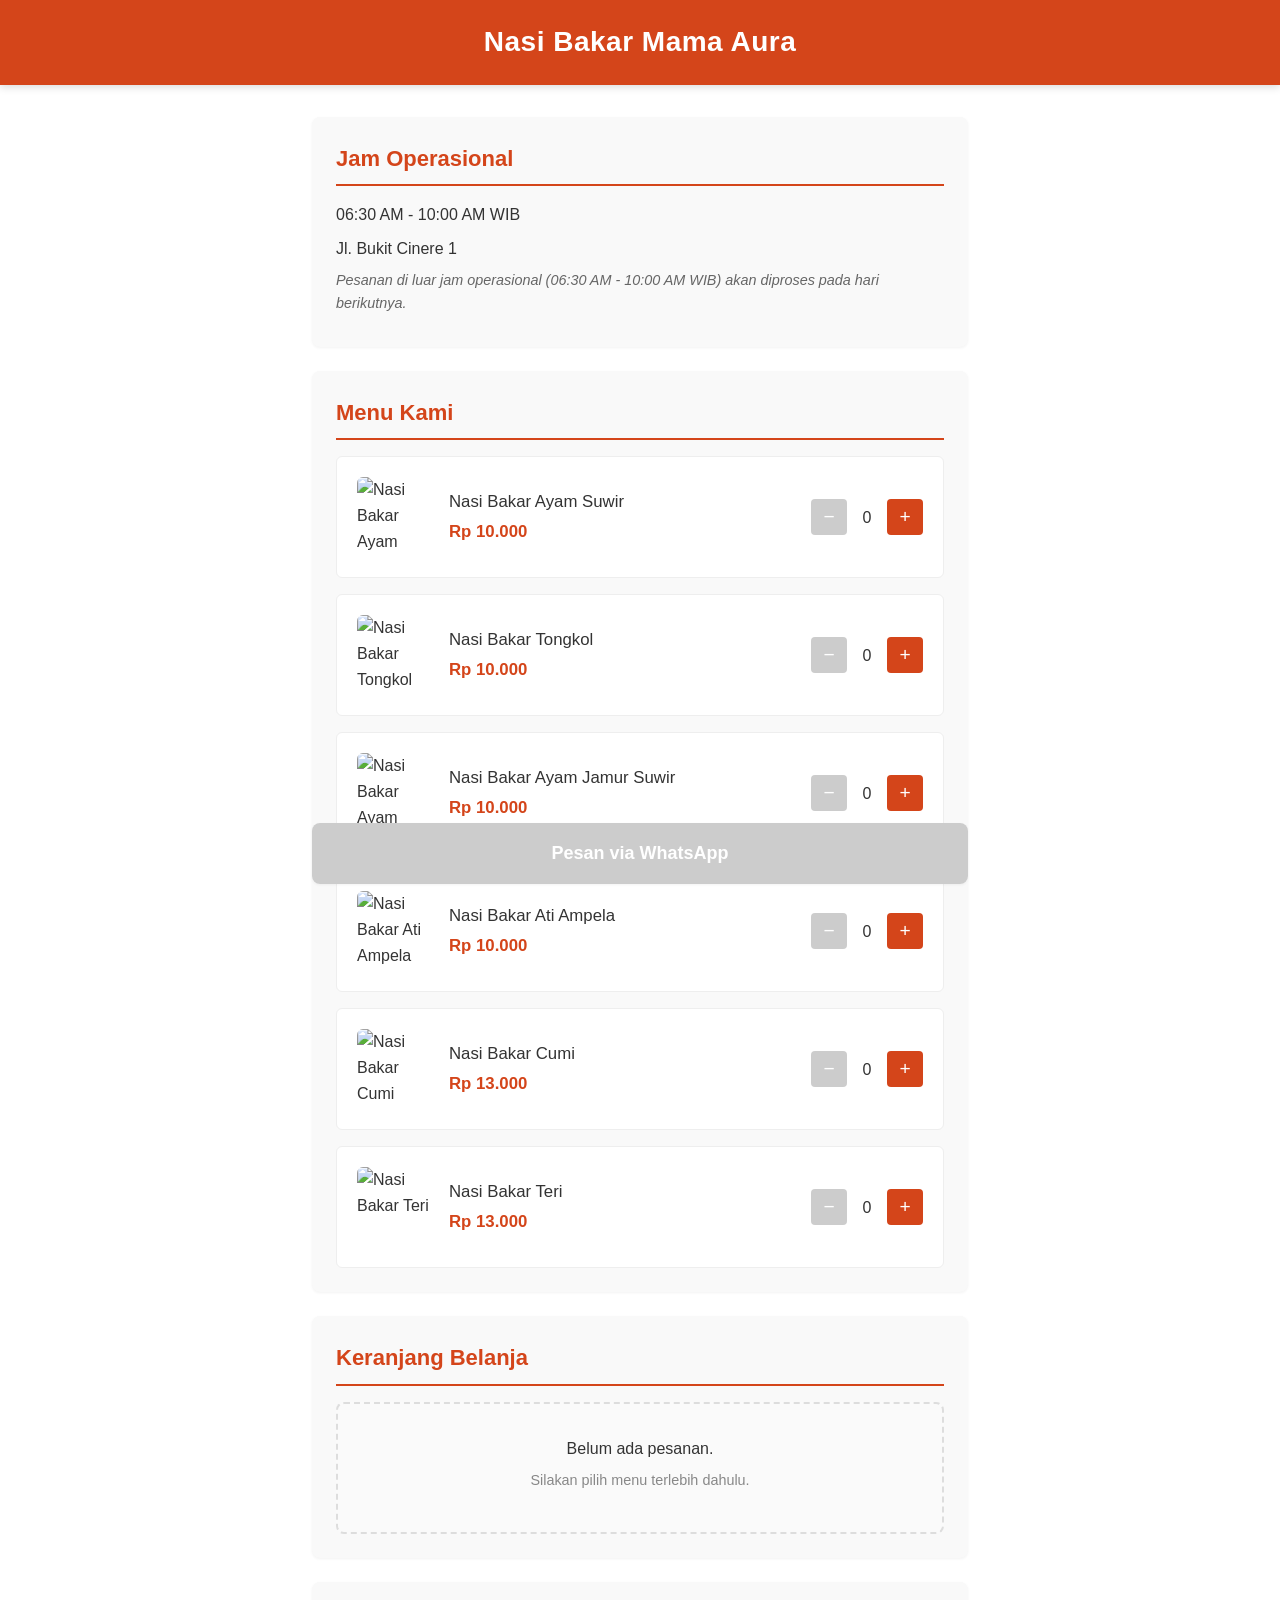
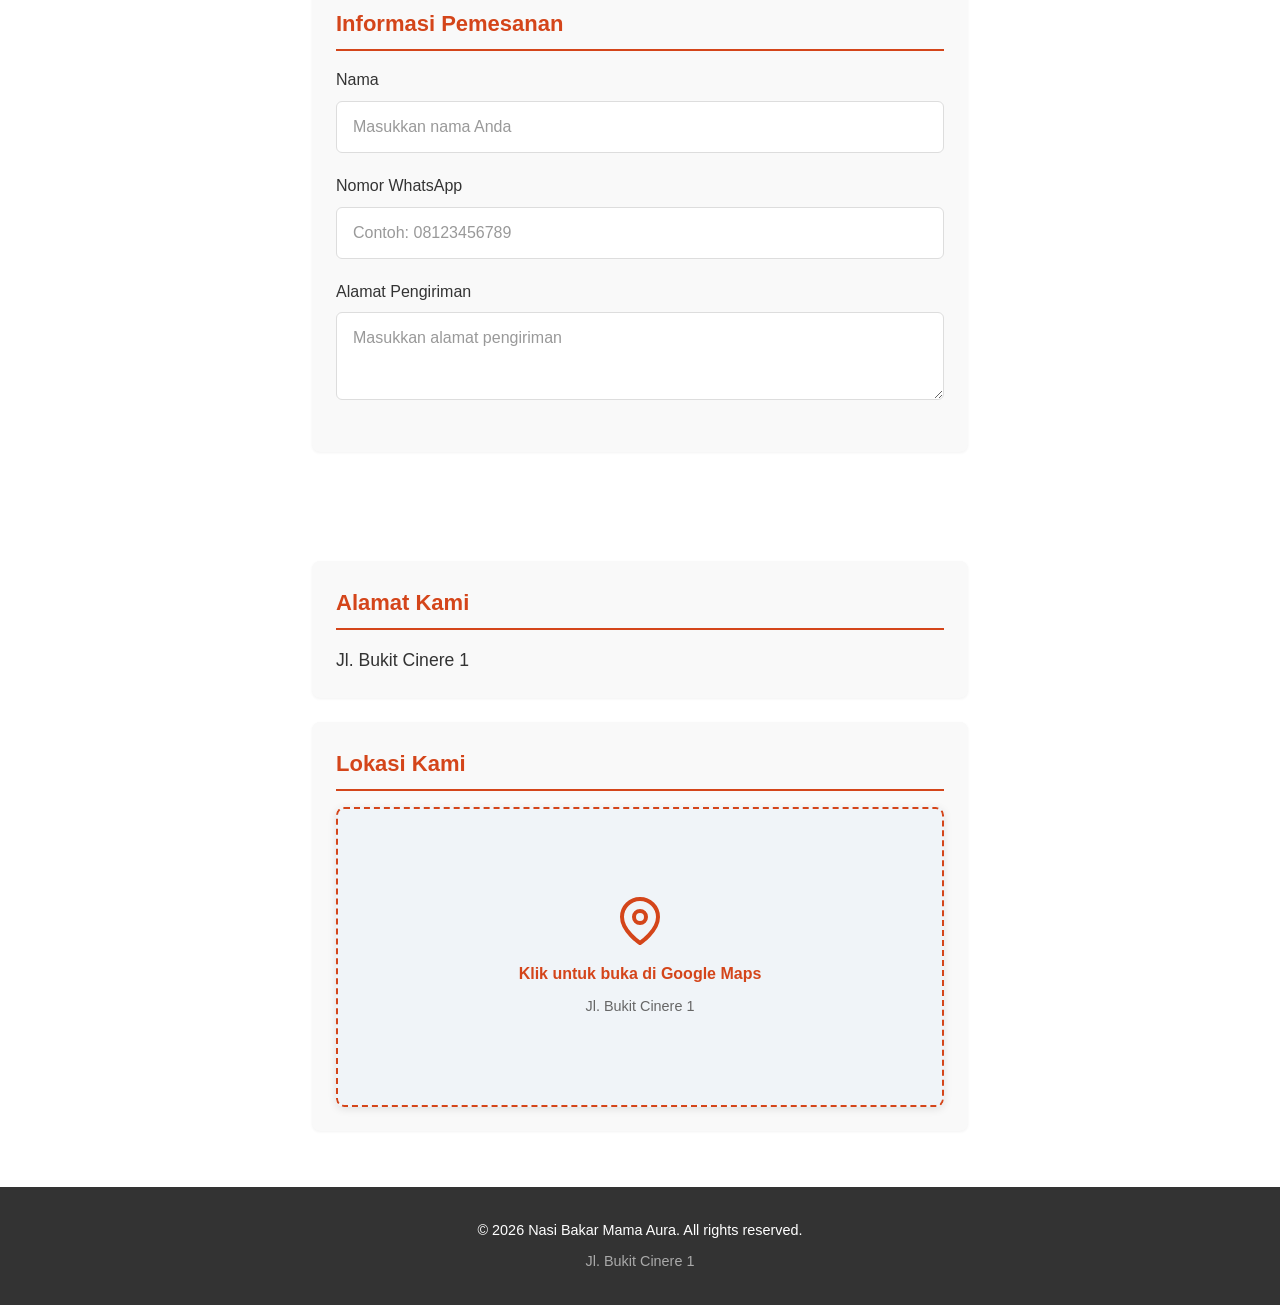
==== index.html @ 1bae57d7 "V1 Final: Update gambar produk, ganti Maps iframe ke link, enhance UX" ====
<!DOCTYPE html>
<html lang="id">
<head>
    <meta charset="UTF-8">
    <meta name="viewport" content="width=device-width, initial-scale=1.0">
    <meta name="description" content="Nasi Bakar Mama Aura - Nasi bakar enak dan lezat">
    <title>Nasi Bakar Mama Aura</title>
    <link rel="stylesheet" href="style.css">
</head>
<body>

    <!-- Navbar / Hero -->
    <header>
        <nav>
            <h1>Nasi Bakar Mama Aura</h1>
        </nav>
    </header>

    <main>

        <!-- Jam Operasional -->
        <section id="jam-operasional">
            <h2>Jam Operasional</h2>
            <p>06:30 AM - 10:00 AM WIB</p>
            <p>Jl. Bukit Cinere 1</p>
            <p>Pesanan di luar jam operasional (06:30 AM - 10:00 AM WIB) akan diproses pada hari berikutnya.</p>
        </section>

        <!-- Menu Produk -->
        <section id="menu">
            <h2>Menu Kami</h2>
            <div id="menu-list">
                <!-- Menu items akan dirender oleh JavaScript -->
            </div>
        </section>

        <!-- Shopping Cart -->
        <section id="keranjang">
            <h2>Keranjang Belanja</h2>
            <div id="cart-list">
                <!-- Cart items akan dirender oleh JavaScript -->
            </div>
            <div id="cart-empty">
                <p>Belum ada pesanan.</p>
                <p>Silakan pilih menu terlebih dahulu.</p>
            </div>
            <div id="cart-total">
                <p>Total: <span id="total-harga">Rp 0</span></p>
            </div>
        </section>

        <!-- Form Checkout -->
        <section id="checkout-form">
            <h2>Informasi Pemesanan</h2>
            <form id="form-pemesanan">
                <div class="form-group">
                    <label for="nama">Nama</label>
                    <input 
                        type="text" 
                        id="nama" 
                        name="nama" 
                        placeholder="Masukkan nama Anda" 
                        required
                        minlength="3"
                    >
                </div>
                <div class="form-group">
                    <label for="whatsapp">Nomor WhatsApp</label>
                    <input 
                        type="tel" 
                        id="whatsapp" 
                        name="whatsapp" 
                        placeholder="Contoh: 08123456789" 
                        required
                        minlength="10"
                        maxlength="15"
                    >
                </div>
                <div class="form-group">
                    <label for="alamat">Alamat Pengiriman</label>
                    <textarea 
                        id="alamat" 
                        name="alamat" 
                        placeholder="Masukkan alamat pengiriman" 
                        required
                        rows="3"
                    ></textarea>
                </div>
            </form>
        </section>

        <!-- Checkout Button -->
        <section id="checkout-button">
            <button type="button" id="btn-checkout" disabled>
                Pesan via WhatsApp
            </button>
        </section>

        <!-- Alamat Tempat Jualan -->
        <section id="alamat-lokasi">
            <h2>Alamat Kami</h2>
            <p>Jl. Bukit Cinere 1</p>
        </section>

        <!-- Google Maps -->
        <section id="google-maps">
            <h2>Lokasi Kami</h2>
            <div class="map-container">
                <a 
                    href="https://www.google.com/maps/search/?api=1&query=Jl.+Bukit+Cinere+1" 
                    target="_blank" 
                    rel="noopener noreferrer"
                    class="map-link"
                    title="Buka di Google Maps">
                    <div class="map-placeholder">
                        <svg xmlns="http://www.w3.org/2000/svg" width="48" height="48" viewBox="0 0 24 24" fill="none" stroke="currentColor" stroke-width="2" stroke-linecap="round" stroke-linejoin="round">
                            <path d="M21 10c0 7-9 13-9 13s-9-6-9-13a9 9 0 0 1 18 0z"></path>
                            <circle cx="12" cy="10" r="3"></circle>
                        </svg>
                        <p>Klik untuk buka di Google Maps</p>
                        <span>Jl. Bukit Cinere 1</span>
                    </div>
                </a>
            </div>
        </section>

    </main>

    <!-- Footer -->
    <footer>
        <p>&copy; 2026 Nasi Bakar Mama Aura. All rights reserved.</p>
        <p>Jl. Bukit Cinere 1</p>
    </footer>

    <script src="data.js"></script>
    <script src="app.js"></script>
</body>
</html>
---- style.css ----
/* ==========================================
   RESET & BASE STYLES
   ========================================== */

*,
*::before,
*::after {
    margin: 0;
    padding: 0;
    box-sizing: border-box;
}

html {
    font-size: 16px;
    scroll-behavior: smooth;
}

body {
    font-family: -apple-system, BlinkMacSystemFont, 'Segoe UI', Roboto, Oxygen, Ubuntu, sans-serif;
    line-height: 1.6;
    color: #333;
    background-color: #fff;
}

/* ==========================================
   MOBILE FIRST - DEFAULT STYLES (320px+)
   ========================================== */

/* Header / Navbar */
header {
    background-color: #d4451a;
    color: #fff;
    padding: 1rem;
    text-align: center;
    position: sticky;
    top: 0;
    z-index: 100;
    box-shadow: 0 2px 8px rgba(0, 0, 0, 0.15);
}

header h1 {
    font-size: 1.25rem;
    font-weight: 600;
    letter-spacing: 0.5px;
}

/* Main Content */
main {
    padding: 1rem;
    max-width: 100%;
}

/* Section Base */
section {
    margin-bottom: 1.5rem;
    padding: 1.25rem;
    background-color: #f9f9f9;
    border-radius: 8px;
    box-shadow: 0 1px 3px rgba(0, 0, 0, 0.05);
}

section h2 {
    font-size: 1.125rem;
    color: #d4451a;
    margin-bottom: 1rem;
    padding-bottom: 0.5rem;
    border-bottom: 2px solid #d4451a;
    font-weight: 600;
}

/* Jam Operasional */
#jam-operasional p {
    margin-bottom: 0.5rem;
    font-size: 0.9rem;
}

#jam-operasional p:last-child {
    font-style: italic;
    color: #666;
    font-size: 0.8rem;
}

/* Menu Section */
#menu-list {
    display: flex;
    flex-direction: column;
    gap: 0.75rem;
}

.menu-item {
    display: flex;
    justify-content: space-between;
    align-items: center;
    padding: 0.75rem;
    background-color: #fff;
    border-radius: 6px;
    border: 1px solid #eee;
    gap: 0.75rem;
}

.menu-item-image {
    width: 64px;
    height: 64px;
    object-fit: cover;
    border-radius: 6px;
    flex-shrink: 0;
}

.menu-item-info {
    flex: 1;
}

.menu-item-name {
    font-weight: 500;
    font-size: 0.95rem;
    margin-bottom: 0.25rem;
}

.menu-item-price {
    color: #d4451a;
    font-weight: 600;
    font-size: 0.9rem;
}

.menu-item-actions {
    display: flex;
    align-items: center;
    gap: 0.5rem;
}

.btn-quantity {
    width: 32px;
    height: 32px;
    border: none;
    border-radius: 4px;
    background-color: #d4451a;
    color: #fff;
    font-size: 1.1rem;
    cursor: pointer;
    display: flex;
    align-items: center;
    justify-content: center;
}

.btn-quantity:hover {
    background-color: #b33a15;
}

.btn-quantity:disabled {
    background-color: #ccc;
    cursor: not-allowed;
}

.quantity-display {
    min-width: 24px;
    text-align: center;
    font-weight: 500;
}

/* Cart Section */
#cart-empty {
    text-align: center;
    padding: 2rem 1.5rem;
    color: #666;
    background-color: #fafafa;
    border: 2px dashed #ddd;
    border-radius: 8px;
}

#cart-empty p {
    margin-bottom: 0.5rem;
}

#cart-empty p:first-child {
    font-size: 1rem;
    font-weight: 500;
    color: #333;
}

#cart-empty p:last-child {
    font-size: 0.9rem;
    color: #888;
}

#cart-list {
    display: flex;
    flex-direction: column;
    gap: 0.5rem;
}

.cart-item {
    display: flex;
    justify-content: space-between;
    align-items: center;
    padding: 0.5rem;
    background-color: #fff;
    border-radius: 4px;
    font-size: 0.9rem;
}

.cart-item-name {
    flex: 1;
}

.cart-item-qty {
    margin: 0 0.5rem;
    color: #666;
}

.cart-item-price {
    font-weight: 500;
}

.btn-remove {
    background: none;
    border: none;
    color: #e74c3c;
    font-size: 1.2rem;
    cursor: pointer;
    padding: 0 0.25rem;
    line-height: 1;
}

.btn-remove:hover {
    color: #c0392b;
}

#cart-total {
    margin-top: 1rem;
    padding-top: 1rem;
    border-top: 2px solid #d4451a;
    text-align: right;
}

#cart-total p {
    font-size: 1.1rem;
    font-weight: 600;
}

#total-harga {
    color: #d4451a;
    font-size: 1.25rem;
}

/* Form Checkout */
.form-group {
    margin-bottom: 1.25rem;
}

.form-group label {
    display: block;
    margin-bottom: 0.5rem;
    font-weight: 500;
    font-size: 0.9rem;
    color: #333;
}

.form-group input,
.form-group textarea {
    width: 100%;
    padding: 0.875rem;
    border: 1px solid #ddd;
    border-radius: 6px;
    font-size: 1rem;
    background-color: #fff;
    transition: border-color 0.2s ease;
}

.form-group textarea {
    resize: vertical;
    min-height: 80px;
    font-family: inherit;
}

.form-group input:focus,
.form-group textarea:focus {
    outline: none;
    border-color: #d4451a;
    box-shadow: 0 0 0 3px rgba(212, 69, 26, 0.15);
}

.form-group input::placeholder,
.form-group textarea::placeholder {
    color: #999;
}

/* Checkout Button */
#checkout-button {
    background-color: transparent;
    padding: 0;
    position: sticky;
    bottom: 1rem;
    z-index: 50;
}

#btn-checkout {
    width: 100%;
    padding: 1rem;
    background-color: #25d366;
    color: #fff;
    border: none;
    border-radius: 8px;
    font-size: 1rem;
    font-weight: 600;
    cursor: pointer;
    box-shadow: 0 4px 12px rgba(37, 211, 102, 0.3);
}

#btn-checkout:hover:not(:disabled) {
    background-color: #1da851;
    box-shadow: 0 6px 16px rgba(37, 211, 102, 0.4);
}

#btn-checkout:disabled {
    background-color: #ccc;
    cursor: not-allowed;
    box-shadow: none;
}

/* Footer */
footer {
    background-color: #333;
    color: #fff;
    text-align: center;
    padding: 1.5rem 1rem;
    font-size: 0.85rem;
}

footer p {
    margin-bottom: 0.5rem;
}

footer p:last-child {
    margin-bottom: 0;
    color: #aaa;
}

/* Alamat Lokasi */
#alamat-lokasi p {
    font-size: 1rem;
    color: #333;
    line-height: 1.6;
}

/* Google Maps */
#google-maps .map-container {
    width: 100%;
    border-radius: 8px;
    overflow: hidden;
    box-shadow: 0 2px 8px rgba(0, 0, 0, 0.1);
}

.map-link {
    display: block;
    text-decoration: none;
    color: inherit;
    transition: transform 0.2s ease, box-shadow 0.2s ease;
}

.map-link:hover {
    transform: translateY(-2px);
    box-shadow: 0 4px 12px rgba(0, 0, 0, 0.15);
}

.map-placeholder {
    display: flex;
    flex-direction: column;
    align-items: center;
    justify-content: center;
    padding: 2rem;
    background-color: #f0f4f8;
    border: 2px dashed #d4451a;
    border-radius: 8px;
    min-height: 200px;
    text-align: center;
    transition: background-color 0.2s ease;
}

.map-link:hover .map-placeholder {
    background-color: #e8f0fe;
}

.map-placeholder svg {
    color: #d4451a;
    margin-bottom: 1rem;
}

.map-placeholder p {
    font-weight: 600;
    font-size: 1rem;
    color: #d4451a;
    margin-bottom: 0.5rem;
}

.map-placeholder span {
    font-size: 0.9rem;
    color: #666;
}

/* UX Enhancements */
.menu-item-image {
    object-fit: cover;
}

.menu-item:hover {
    border-color: #d4451a;
    box-shadow: 0 2px 8px rgba(212, 69, 26, 0.15);
}

.cart-item {
    padding: 0.75rem;
    border-left: 3px solid #d4451a;
}

.form-group input.error,
.form-group textarea.error {
    border-color: #e74c3c;
    box-shadow: 0 0 0 3px rgba(231, 76, 60, 0.15);
}

.form-group input.success,
.form-group textarea.success {
    border-color: #27ae60;
}

/* ==========================================
   RESPONSIVE - TABLET (576px+)
   ========================================== */

@media (min-width: 576px) {
    header h1 {
        font-size: 1.5rem;
    }

    main {
        padding: 1.5rem;
    }

    section {
        padding: 1.25rem;
    }

    section h2 {
        font-size: 1.25rem;
    }

    .menu-item {
        padding: 1rem;
    }

    .menu-item-image {
        width: 72px;
        height: 72px;
    }

    .menu-item-name {
        font-size: 1rem;
    }

    .menu-item-price {
        font-size: 1rem;
    }

    .btn-quantity {
        width: 36px;
        height: 36px;
        font-size: 1.2rem;
    }

    #cart-total p {
        font-size: 1.2rem;
    }

    #total-harga {
        font-size: 1.4rem;
    }

    .form-group input {
        padding: 0.875rem;
    }

    .form-group textarea {
        padding: 0.875rem;
    }

    #btn-checkout {
        font-size: 1.1rem;
        padding: 1.125rem;
    }

    #google-maps .map-placeholder {
        min-height: 250px;
    }
}

/* ==========================================
   RESPONSIVE - DESKTOP (768px+)
   ========================================== */

@media (min-width: 768px) {
    header {
        padding: 1.25rem 2rem;
    }

    header h1 {
        font-size: 1.75rem;
    }

    main {
        padding: 2rem;
        max-width: 720px;
        margin: 0 auto;
    }

    section {
        padding: 1.5rem;
    }

    section h2 {
        font-size: 1.375rem;
    }

    #jam-operasional p {
        font-size: 1rem;
    }

    #jam-operasional p:last-child {
        font-size: 0.9rem;
    }

    #menu-list {
        gap: 1rem;
    }

    .menu-item {
        padding: 1.25rem;
    }

    .menu-item-image {
        width: 80px;
        height: 80px;
    }

    .menu-item-name {
        font-size: 1.05rem;
    }

    .menu-item-price {
        font-size: 1.05rem;
    }

    .cart-item {
        font-size: 1rem;
    }

    #cart-total p {
        font-size: 1.3rem;
    }

    #total-harga {
        font-size: 1.5rem;
    }

    .form-group label {
        font-size: 1rem;
    }

    .form-group input {
        padding: 1rem;
    }

    .form-group textarea {
        padding: 1rem;
    }

    #btn-checkout {
        font-size: 1.125rem;
        padding: 1.25rem;
    }

    #alamat-lokasi p {
        font-size: 1.1rem;
    }

    #google-maps .map-placeholder {
        min-height: 300px;
    }

    footer {
        padding: 2rem 1rem;
        font-size: 0.9rem;
    }
}
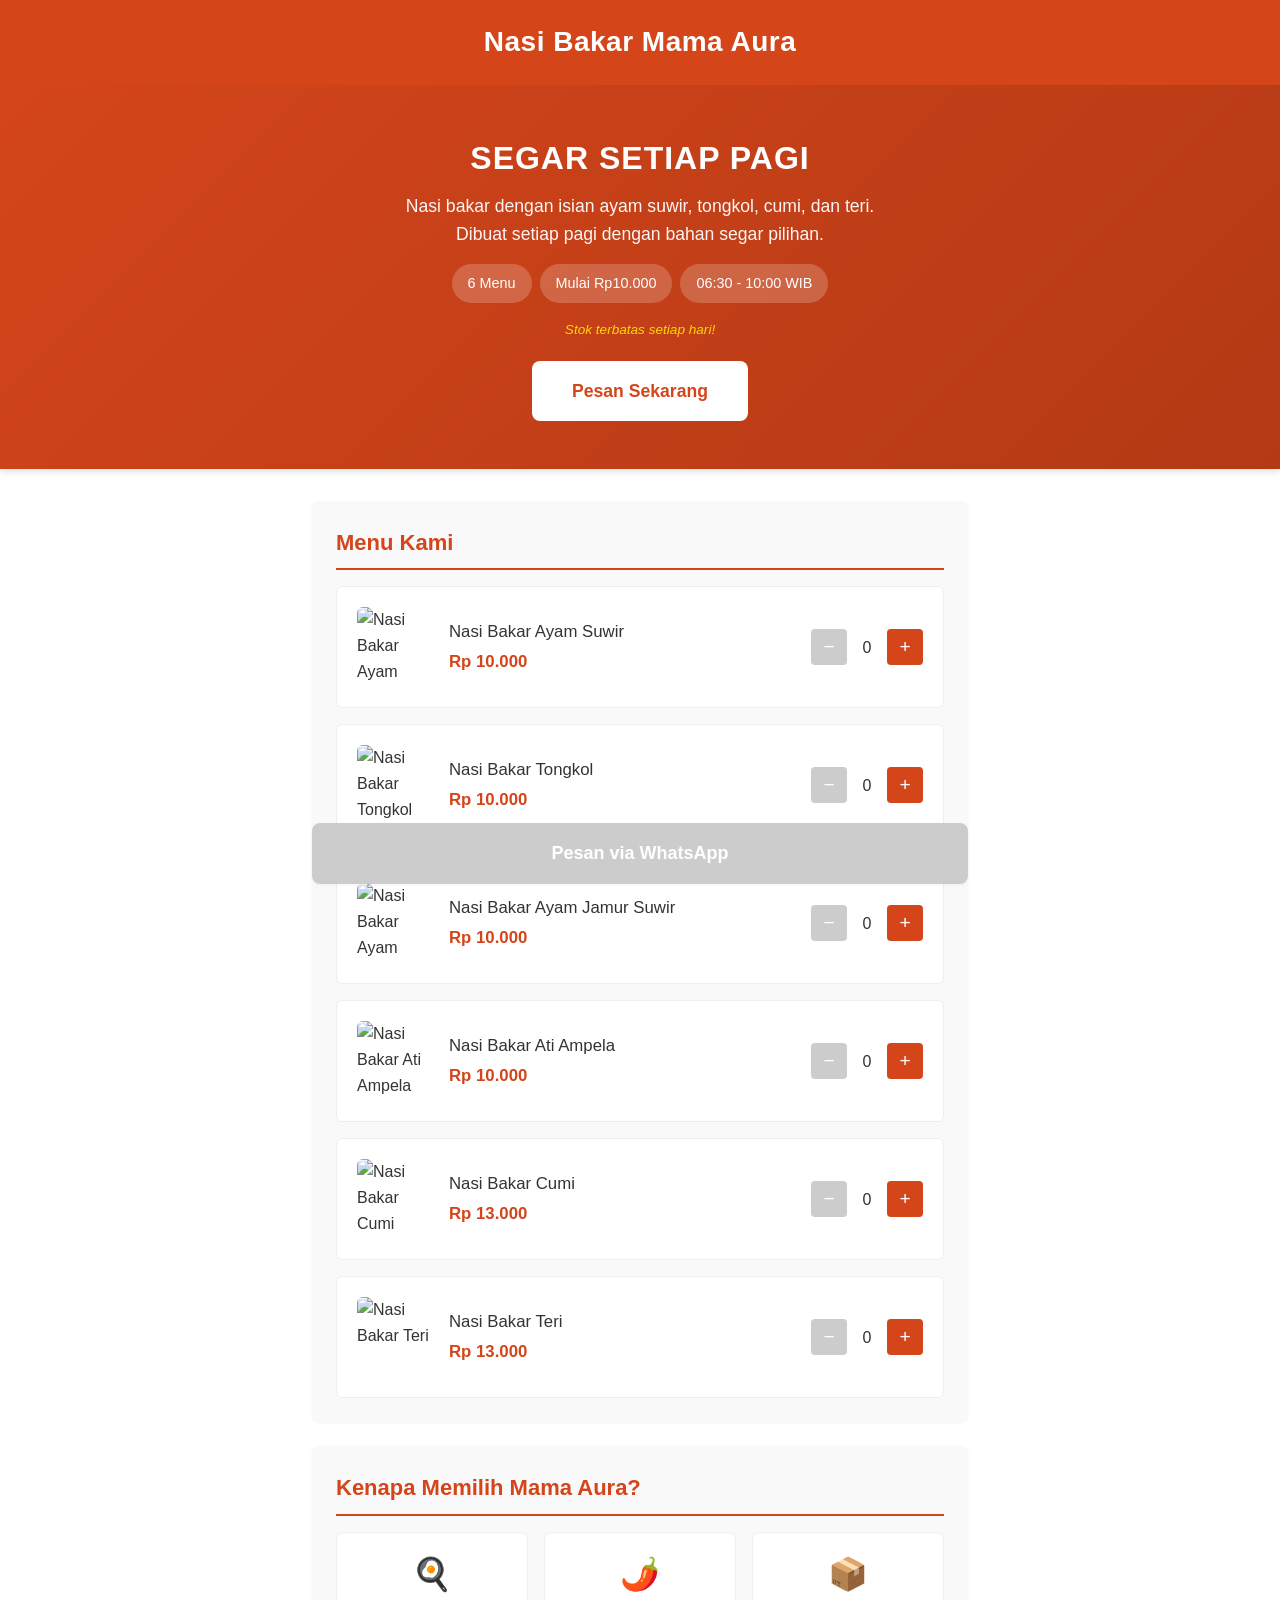
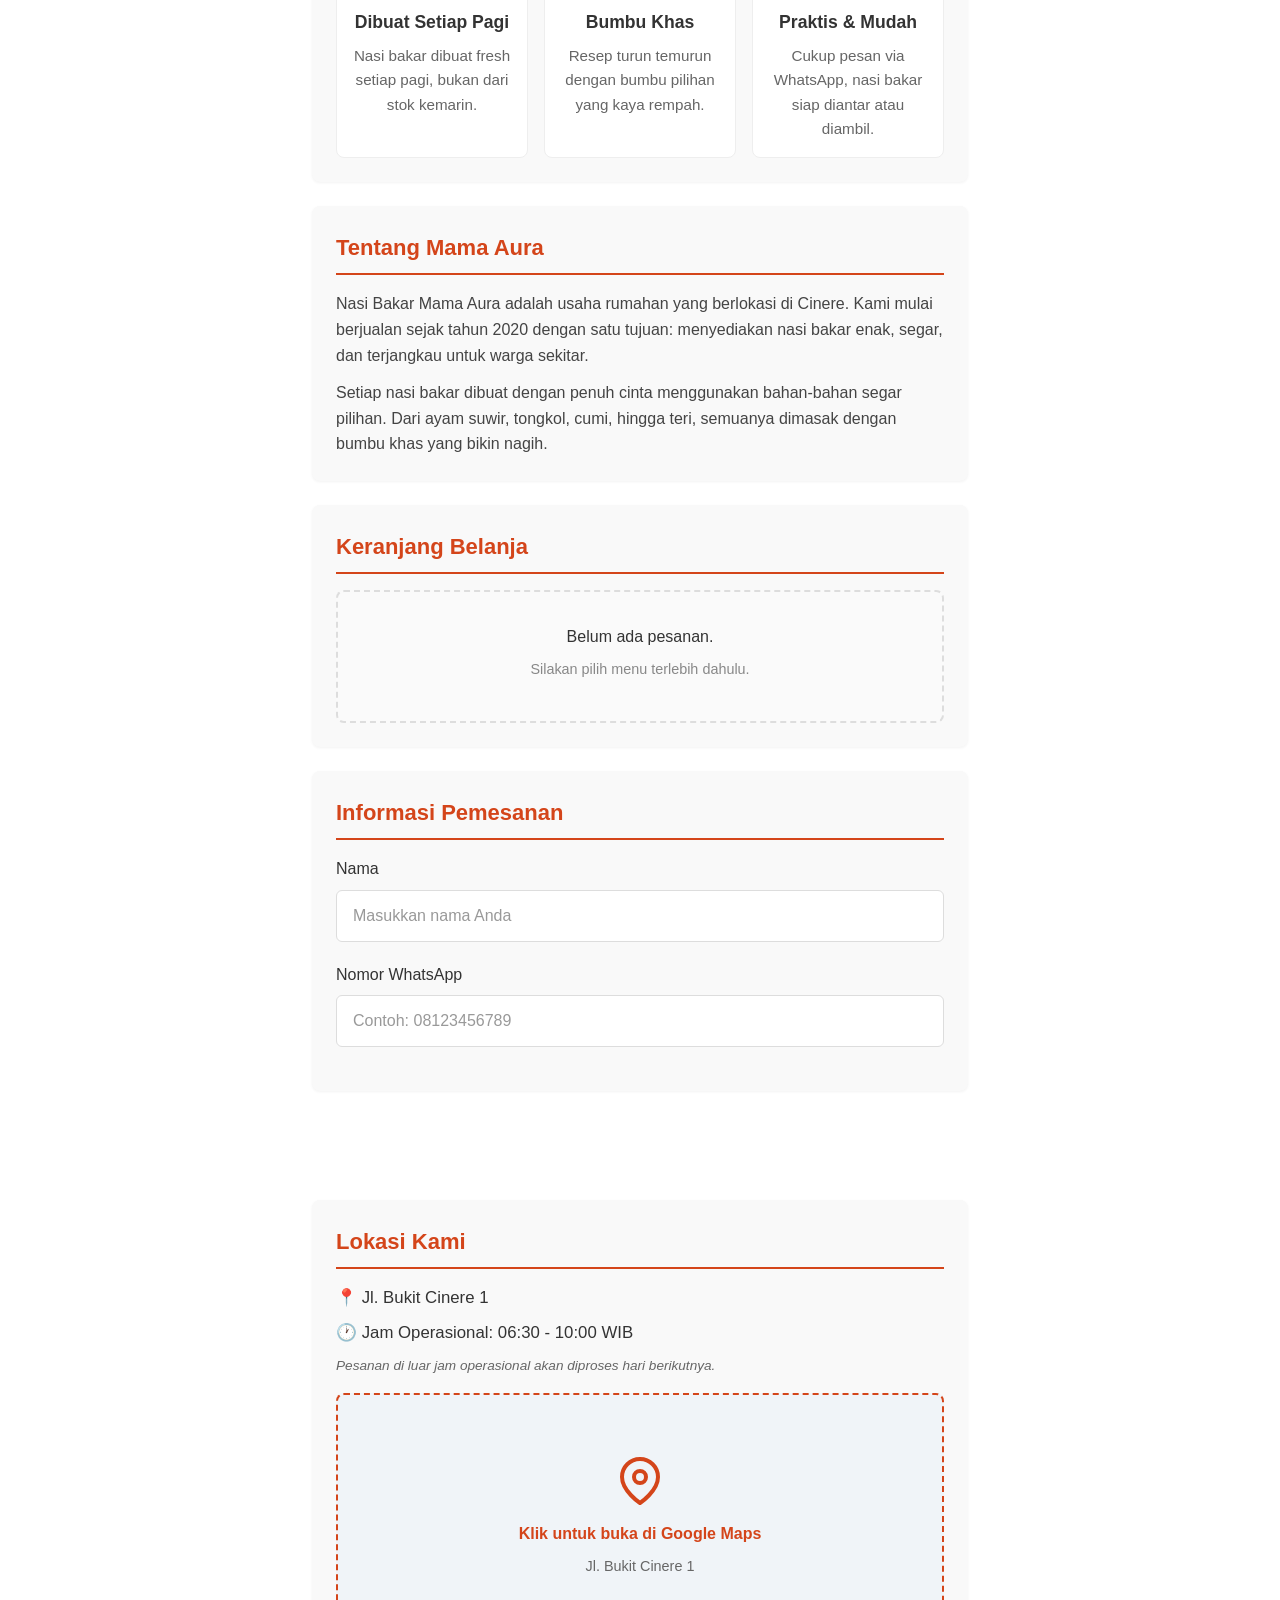
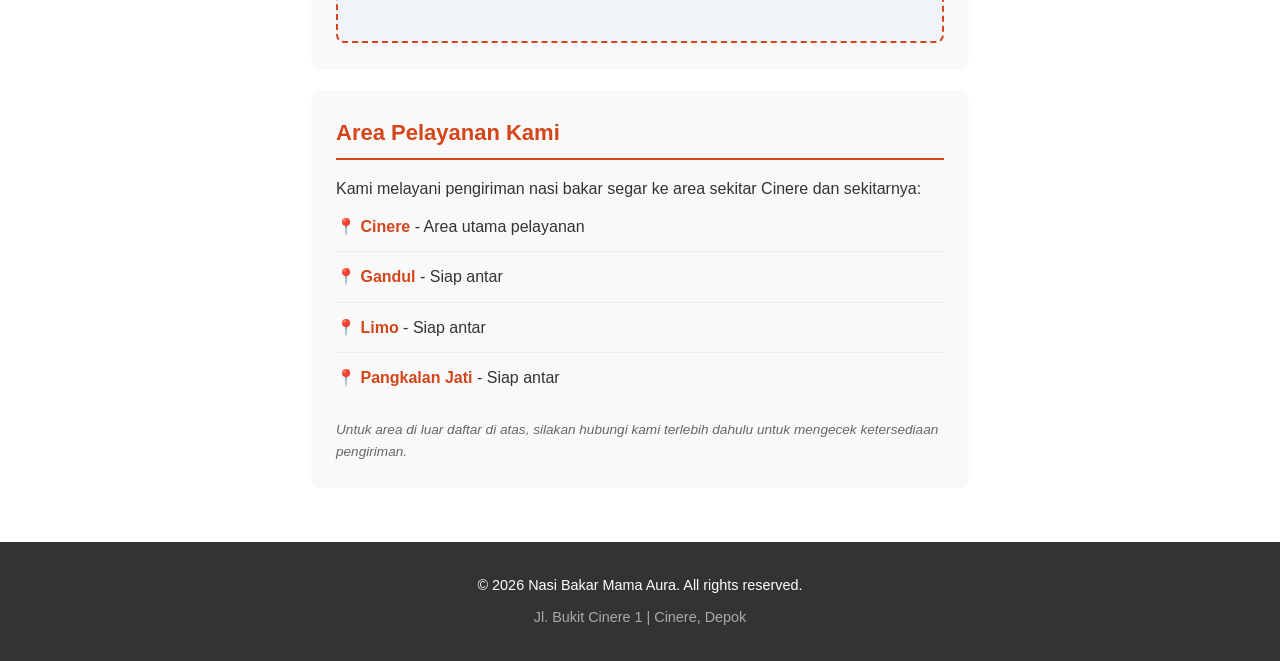
==== commit 10738455: "Refactor V1: Tambah Hero Section, Trust Building, Local SEO sesuai document.md" ====
--- a/index.html
+++ b/index.html
@@ -3,28 +3,36 @@
 <head>
     <meta charset="UTF-8">
     <meta name="viewport" content="width=device-width, initial-scale=1.0">
-    <meta name="description" content="Nasi Bakar Mama Aura - Nasi bakar enak dan lezat">
-    <title>Nasi Bakar Mama Aura</title>
+    <meta name="description" content="Nasi Bakar Mama Aura - Nasi bakar segar setiap pagi di Cinere, Gandul, Limo, dan Pangkalan Jati. Pesan sekarang via WhatsApp!">
+    <meta name="keywords" content="Nasi Bakar Cinere, Nasi Bakar Gandul, Nasi Bakar Limo, Nasi Bakar Pangkalan Jati, Nasi Bakar Mama Aura">
+    <meta name="author" content="Nasi Bakar Mama Aura">
+    <meta property="og:title" content="Nasi Bakar Mama Aura">
+    <meta property="og:description" content="Nasi bakar segar setiap pagi. Pesan sekarang via WhatsApp!">
+    <meta property="og:type" content="website">
+    <title>Nasi Bakar Mama Aura | Nasi Bakar Segar Cinere, Gandul, Limo</title>
     <link rel="stylesheet" href="style.css">
 </head>
 <body>
 
-    <!-- Navbar / Hero -->
-    <header>
+    <!-- Hero Section -->
+    <header id="hero">
         <nav>
             <h1>Nasi Bakar Mama Aura</h1>
         </nav>
+        <div class="hero-content">
+            <p class="hero-tagline">Segar Setiap Pagi</p>
+            <p class="hero-desc">Nasi bakar dengan isian ayam suwir, tongkol, cumi, dan teri. Dibuat setiap pagi dengan bahan segar pilihan.</p>
+            <div class="hero-info">
+                <span class="hero-badge">6 Menu</span>
+                <span class="hero-badge">Mulai Rp10.000</span>
+                <span class="hero-badge">06:30 - 10:00 WIB</span>
+            </div>
+            <p class="hero-stock">Stok terbatas setiap hari!</p>
+            <a href="#menu" class="hero-cta">Pesan Sekarang</a>
+        </div>
     </header>
 
     <main>
-
-        <!-- Jam Operasional -->
-        <section id="jam-operasional">
-            <h2>Jam Operasional</h2>
-            <p>06:30 AM - 10:00 AM WIB</p>
-            <p>Jl. Bukit Cinere 1</p>
-            <p>Pesanan di luar jam operasional (06:30 AM - 10:00 AM WIB) akan diproses pada hari berikutnya.</p>
-        </section>
 
         <!-- Menu Produk -->
         <section id="menu">
@@ -32,6 +40,35 @@
             <div id="menu-list">
                 <!-- Menu items akan dirender oleh JavaScript -->
             </div>
+        </section>
+
+        <!-- Trust Building: Kenapa Memilih Mama Aura -->
+        <section id="kenapa-memilih">
+            <h2>Kenapa Memilih Mama Aura?</h2>
+            <div class="trust-grid">
+                <div class="trust-item">
+                    <span class="trust-icon">🍳</span>
+                    <h3>Dibuat Setiap Pagi</h3>
+                    <p>Nasi bakar dibuat fresh setiap pagi, bukan dari stok kemarin.</p>
+                </div>
+                <div class="trust-item">
+                    <span class="trust-icon">🌶️</span>
+                    <h3>Bumbu Khas</h3>
+                    <p>Resep turun temurun dengan bumbu pilihan yang kaya rempah.</p>
+                </div>
+                <div class="trust-item">
+                    <span class="trust-icon">📦</span>
+                    <h3>Praktis & Mudah</h3>
+                    <p>Cukup pesan via WhatsApp, nasi bakar siap diantar atau diambil.</p>
+                </div>
+            </div>
+        </section>
+
+        <!-- Trust Building: Tentang Mama Aura -->
+        <section id="tentang">
+            <h2>Tentang Mama Aura</h2>
+            <p>Nasi Bakar Mama Aura adalah usaha rumahan yang berlokasi di Cinere. Kami mulai berjualan sejak tahun 2020 dengan satu tujuan: menyediakan nasi bakar enak, segar, dan terjangkau untuk warga sekitar.</p>
+            <p>Setiap nasi bakar dibuat dengan penuh cinta menggunakan bahan-bahan segar pilihan. Dari ayam suwir, tongkol, cumi, hingga teri, semuanya dimasak dengan bumbu khas yang bikin nagih.</p>
         </section>
 
         <!-- Shopping Cart -->
@@ -76,16 +113,6 @@
                         maxlength="15"
                     >
                 </div>
-                <div class="form-group">
-                    <label for="alamat">Alamat Pengiriman</label>
-                    <textarea 
-                        id="alamat" 
-                        name="alamat" 
-                        placeholder="Masukkan alamat pengiriman" 
-                        required
-                        rows="3"
-                    ></textarea>
-                </div>
             </form>
         </section>
 
@@ -96,32 +123,40 @@
             </button>
         </section>
 
-        <!-- Alamat Tempat Jualan -->
-        <section id="alamat-lokasi">
-            <h2>Alamat Kami</h2>
-            <p>Jl. Bukit Cinere 1</p>
+        <!-- Trust Building: Informasi Lokasi -->
+        <section id="lokasi">
+            <h2>Lokasi Kami</h2>
+            <p class="lokasi-alamat">📍 Jl. Bukit Cinere 1</p>
+            <p class="lokasi-jam">🕐 Jam Operasional: 06:30 - 10:00 WIB</p>
+            <p class="lokasi-catatan">Pesanan di luar jam operasional akan diproses hari berikutnya.</p>
+            <a 
+                href="https://www.google.com/maps/search/?api=1&query=Jl.+Bukit+Cinere+1" 
+                target="_blank" 
+                rel="noopener noreferrer"
+                class="map-link"
+                title="Buka di Google Maps">
+                <div class="map-placeholder">
+                    <svg xmlns="http://www.w3.org/2000/svg" width="48" height="48" viewBox="0 0 24 24" fill="none" stroke="currentColor" stroke-width="2" stroke-linecap="round" stroke-linejoin="round">
+                        <path d="M21 10c0 7-9 13-9 13s-9-6-9-13a9 9 0 0 1 18 0z"></path>
+                        <circle cx="12" cy="10" r="3"></circle>
+                    </svg>
+                    <p>Klik untuk buka di Google Maps</p>
+                    <span>Jl. Bukit Cinere 1</span>
+                </div>
+            </a>
         </section>
 
-        <!-- Google Maps -->
-        <section id="google-maps">
-            <h2>Lokasi Kami</h2>
-            <div class="map-container">
-                <a 
-                    href="https://www.google.com/maps/search/?api=1&query=Jl.+Bukit+Cinere+1" 
-                    target="_blank" 
-                    rel="noopener noreferrer"
-                    class="map-link"
-                    title="Buka di Google Maps">
-                    <div class="map-placeholder">
-                        <svg xmlns="http://www.w3.org/2000/svg" width="48" height="48" viewBox="0 0 24 24" fill="none" stroke="currentColor" stroke-width="2" stroke-linecap="round" stroke-linejoin="round">
-                            <path d="M21 10c0 7-9 13-9 13s-9-6-9-13a9 9 0 0 1 18 0z"></path>
-                            <circle cx="12" cy="10" r="3"></circle>
-                        </svg>
-                        <p>Klik untuk buka di Google Maps</p>
-                        <span>Jl. Bukit Cinere 1</span>
-                    </div>
-                </a>
-            </div>
+        <!-- Trust Building: Informasi Area Pelayanan (Local SEO) -->
+        <section id="area-pelayanan">
+            <h2>Area Pelayanan Kami</h2>
+            <p>Kami melayani pengiriman nasi bakar segar ke area sekitar Cinere dan sekitarnya:</p>
+            <ul class="area-list">
+                <li>📍 <strong>Cinere</strong> - Area utama pelayanan</li>
+                <li>📍 <strong>Gandul</strong> - Siap antar</li>
+                <li>📍 <strong>Limo</strong> - Siap antar</li>
+                <li>📍 <strong>Pangkalan Jati</strong> - Siap antar</li>
+            </ul>
+            <p class="area-note">Untuk area di luar daftar di atas, silakan hubungi kami terlebih dahulu untuk mengecek ketersediaan pengiriman.</p>
         </section>
 
     </main>
@@ -129,10 +164,10 @@
     <!-- Footer -->
     <footer>
         <p>&copy; 2026 Nasi Bakar Mama Aura. All rights reserved.</p>
-        <p>Jl. Bukit Cinere 1</p>
+        <p>Jl. Bukit Cinere 1 | Cinere, Depok</p>
     </footer>
 
     <script src="data.js"></script>
     <script src="app.js"></script>
 </body>
-</html>+</html>
--- a/style.css
+++ b/style.css
@@ -26,11 +26,10 @@
    MOBILE FIRST - DEFAULT STYLES (320px+)
    ========================================== */
 
-/* Header / Navbar */
+/* Header / Hero */
 header {
     background-color: #d4451a;
     color: #fff;
-    padding: 1rem;
     text-align: center;
     position: sticky;
     top: 0;
@@ -38,10 +37,77 @@
     box-shadow: 0 2px 8px rgba(0, 0, 0, 0.15);
 }
 
+header nav {
+    padding: 1rem;
+}
+
 header h1 {
     font-size: 1.25rem;
     font-weight: 600;
     letter-spacing: 0.5px;
+}
+
+/* Hero Content */
+.hero-content {
+    padding: 2rem 1rem;
+    background: linear-gradient(135deg, #d4451a 0%, #b33a15 100%);
+}
+
+.hero-tagline {
+    font-size: 1.5rem;
+    font-weight: 700;
+    margin-bottom: 0.5rem;
+    text-transform: uppercase;
+    letter-spacing: 1px;
+}
+
+.hero-desc {
+    font-size: 0.95rem;
+    margin-bottom: 1rem;
+    opacity: 0.95;
+    max-width: 400px;
+    margin-left: auto;
+    margin-right: auto;
+}
+
+.hero-info {
+    display: flex;
+    flex-wrap: wrap;
+    justify-content: center;
+    gap: 0.5rem;
+    margin-bottom: 1rem;
+}
+
+.hero-badge {
+    background-color: rgba(255, 255, 255, 0.2);
+    padding: 0.35rem 0.75rem;
+    border-radius: 20px;
+    font-size: 0.8rem;
+    font-weight: 500;
+}
+
+.hero-stock {
+    font-size: 0.85rem;
+    font-style: italic;
+    margin-bottom: 1.25rem;
+    color: #ffd700;
+}
+
+.hero-cta {
+    display: inline-block;
+    background-color: #fff;
+    color: #d4451a;
+    padding: 0.875rem 2rem;
+    border-radius: 8px;
+    text-decoration: none;
+    font-weight: 600;
+    font-size: 1rem;
+    transition: transform 0.2s ease, box-shadow 0.2s ease;
+}
+
+.hero-cta:hover {
+    transform: translateY(-2px);
+    box-shadow: 0 4px 12px rgba(0, 0, 0, 0.2);
 }
 
 /* Main Content */
@@ -66,18 +132,6 @@
     padding-bottom: 0.5rem;
     border-bottom: 2px solid #d4451a;
     font-weight: 600;
-}
-
-/* Jam Operasional */
-#jam-operasional p {
-    margin-bottom: 0.5rem;
-    font-size: 0.9rem;
-}
-
-#jam-operasional p:last-child {
-    font-style: italic;
-    color: #666;
-    font-size: 0.8rem;
 }
 
 /* Menu Section */
@@ -157,6 +211,49 @@
     font-weight: 500;
 }
 
+/* Trust Building */
+.trust-grid {
+    display: flex;
+    flex-direction: column;
+    gap: 1rem;
+}
+
+.trust-item {
+    text-align: center;
+    padding: 1rem;
+    background-color: #fff;
+    border-radius: 8px;
+    border: 1px solid #eee;
+}
+
+.trust-icon {
+    font-size: 2rem;
+    display: block;
+    margin-bottom: 0.5rem;
+}
+
+.trust-item h3 {
+    font-size: 1rem;
+    color: #333;
+    margin-bottom: 0.5rem;
+}
+
+.trust-item p {
+    font-size: 0.9rem;
+    color: #666;
+}
+
+/* Tentang Section */
+#tentang p {
+    margin-bottom: 0.75rem;
+    font-size: 0.95rem;
+    color: #444;
+}
+
+#tentang p:last-child {
+    margin-bottom: 0;
+}
+
 /* Cart Section */
 #cart-empty {
     text-align: center;
@@ -196,6 +293,7 @@
     background-color: #fff;
     border-radius: 4px;
     font-size: 0.9rem;
+    border-left: 3px solid #d4451a;
 }
 
 .cart-item-name {
@@ -282,6 +380,15 @@
 .form-group input::placeholder,
 .form-group textarea::placeholder {
     color: #999;
+}
+
+.form-group input.error {
+    border-color: #e74c3c;
+    box-shadow: 0 0 0 3px rgba(231, 76, 60, 0.15);
+}
+
+.form-group input.success {
+    border-color: #27ae60;
 }
 
 /* Checkout Button */
@@ -317,6 +424,95 @@
     box-shadow: none;
 }
 
+/* Lokasi Section */
+.lokasi-alamat,
+.lokasi-jam {
+    font-size: 1rem;
+    margin-bottom: 0.5rem;
+    color: #333;
+}
+
+.lokasi-catatan {
+    font-size: 0.85rem;
+    font-style: italic;
+    color: #666;
+    margin-bottom: 1rem;
+}
+
+/* Map Link */
+.map-link {
+    display: block;
+    text-decoration: none;
+    color: inherit;
+    transition: transform 0.2s ease, box-shadow 0.2s ease;
+}
+
+.map-link:hover {
+    transform: translateY(-2px);
+    box-shadow: 0 4px 12px rgba(0, 0, 0, 0.15);
+}
+
+.map-placeholder {
+    display: flex;
+    flex-direction: column;
+    align-items: center;
+    justify-content: center;
+    padding: 2rem;
+    background-color: #f0f4f8;
+    border: 2px dashed #d4451a;
+    border-radius: 8px;
+    min-height: 150px;
+    text-align: center;
+    transition: background-color 0.2s ease;
+}
+
+.map-link:hover .map-placeholder {
+    background-color: #e8f0fe;
+}
+
+.map-placeholder svg {
+    color: #d4451a;
+    margin-bottom: 1rem;
+}
+
+.map-placeholder p {
+    font-weight: 600;
+    font-size: 1rem;
+    color: #d4451a;
+    margin-bottom: 0.5rem;
+}
+
+.map-placeholder span {
+    font-size: 0.9rem;
+    color: #666;
+}
+
+/* Area Pelayanan */
+.area-list {
+    list-style: none;
+    margin-bottom: 1rem;
+}
+
+.area-list li {
+    padding: 0.75rem 0;
+    border-bottom: 1px solid #eee;
+    font-size: 0.95rem;
+}
+
+.area-list li:last-child {
+    border-bottom: none;
+}
+
+.area-list strong {
+    color: #d4451a;
+}
+
+.area-note {
+    font-size: 0.85rem;
+    font-style: italic;
+    color: #666;
+}
+
 /* Footer */
 footer {
     background-color: #333;
@@ -335,101 +531,40 @@
     color: #aaa;
 }
 
-/* Alamat Lokasi */
-#alamat-lokasi p {
-    font-size: 1rem;
-    color: #333;
-    line-height: 1.6;
-}
-
-/* Google Maps */
-#google-maps .map-container {
-    width: 100%;
-    border-radius: 8px;
-    overflow: hidden;
-    box-shadow: 0 2px 8px rgba(0, 0, 0, 0.1);
-}
-
-.map-link {
-    display: block;
-    text-decoration: none;
-    color: inherit;
-    transition: transform 0.2s ease, box-shadow 0.2s ease;
-}
-
-.map-link:hover {
-    transform: translateY(-2px);
-    box-shadow: 0 4px 12px rgba(0, 0, 0, 0.15);
-}
-
-.map-placeholder {
-    display: flex;
-    flex-direction: column;
-    align-items: center;
-    justify-content: center;
-    padding: 2rem;
-    background-color: #f0f4f8;
-    border: 2px dashed #d4451a;
-    border-radius: 8px;
-    min-height: 200px;
-    text-align: center;
-    transition: background-color 0.2s ease;
-}
-
-.map-link:hover .map-placeholder {
-    background-color: #e8f0fe;
-}
-
-.map-placeholder svg {
-    color: #d4451a;
-    margin-bottom: 1rem;
-}
-
-.map-placeholder p {
-    font-weight: 600;
-    font-size: 1rem;
-    color: #d4451a;
-    margin-bottom: 0.5rem;
-}
-
-.map-placeholder span {
-    font-size: 0.9rem;
-    color: #666;
-}
-
-/* UX Enhancements */
-.menu-item-image {
-    object-fit: cover;
-}
-
+/* Menu Item Hover */
 .menu-item:hover {
     border-color: #d4451a;
     box-shadow: 0 2px 8px rgba(212, 69, 26, 0.15);
 }
 
-.cart-item {
-    padding: 0.75rem;
-    border-left: 3px solid #d4451a;
-}
-
-.form-group input.error,
-.form-group textarea.error {
-    border-color: #e74c3c;
-    box-shadow: 0 0 0 3px rgba(231, 76, 60, 0.15);
-}
-
-.form-group input.success,
-.form-group textarea.success {
-    border-color: #27ae60;
-}
-
 /* ==========================================
    RESPONSIVE - TABLET (576px+)
    ========================================== */
 
 @media (min-width: 576px) {
+    header nav {
+        padding: 1.25rem;
+    }
+
     header h1 {
         font-size: 1.5rem;
+    }
+
+    .hero-content {
+        padding: 2.5rem 1.5rem;
+    }
+
+    .hero-tagline {
+        font-size: 1.75rem;
+    }
+
+    .hero-desc {
+        font-size: 1rem;
+    }
+
+    .hero-badge {
+        font-size: 0.85rem;
+        padding: 0.4rem 0.9rem;
     }
 
     main {
@@ -467,6 +602,14 @@
         font-size: 1.2rem;
     }
 
+    .trust-grid {
+        flex-direction: row;
+    }
+
+    .trust-item {
+        flex: 1;
+    }
+
     #cart-total p {
         font-size: 1.2rem;
     }
@@ -476,10 +619,6 @@
     }
 
     .form-group input {
-        padding: 0.875rem;
-    }
-
-    .form-group textarea {
         padding: 0.875rem;
     }
 
@@ -488,8 +627,8 @@
         padding: 1.125rem;
     }
 
-    #google-maps .map-placeholder {
-        min-height: 250px;
+    .map-placeholder {
+        min-height: 200px;
     }
 }
 
@@ -498,12 +637,35 @@
    ========================================== */
 
 @media (min-width: 768px) {
-    header {
+    header nav {
         padding: 1.25rem 2rem;
     }
 
     header h1 {
         font-size: 1.75rem;
+    }
+
+    .hero-content {
+        padding: 3rem 2rem;
+    }
+
+    .hero-tagline {
+        font-size: 2rem;
+    }
+
+    .hero-desc {
+        font-size: 1.1rem;
+        max-width: 500px;
+    }
+
+    .hero-badge {
+        font-size: 0.9rem;
+        padding: 0.5rem 1rem;
+    }
+
+    .hero-cta {
+        font-size: 1.1rem;
+        padding: 1rem 2.5rem;
     }
 
     main {
@@ -520,12 +682,16 @@
         font-size: 1.375rem;
     }
 
-    #jam-operasional p {
+    .trust-item h3 {
+        font-size: 1.1rem;
+    }
+
+    .trust-item p {
+        font-size: 0.95rem;
+    }
+
+    #tentang p {
         font-size: 1rem;
-    }
-
-    #jam-operasional p:last-child {
-        font-size: 0.9rem;
     }
 
     #menu-list {
@@ -569,25 +735,26 @@
         padding: 1rem;
     }
 
-    .form-group textarea {
-        padding: 1rem;
-    }
-
     #btn-checkout {
         font-size: 1.125rem;
         padding: 1.25rem;
     }
 
-    #alamat-lokasi p {
-        font-size: 1.1rem;
-    }
-
-    #google-maps .map-placeholder {
-        min-height: 300px;
+    .lokasi-alamat,
+    .lokasi-jam {
+        font-size: 1.05rem;
+    }
+
+    .area-list li {
+        font-size: 1rem;
+    }
+
+    .map-placeholder {
+        min-height: 250px;
     }
 
     footer {
         padding: 2rem 1rem;
         font-size: 0.9rem;
     }
-}+}
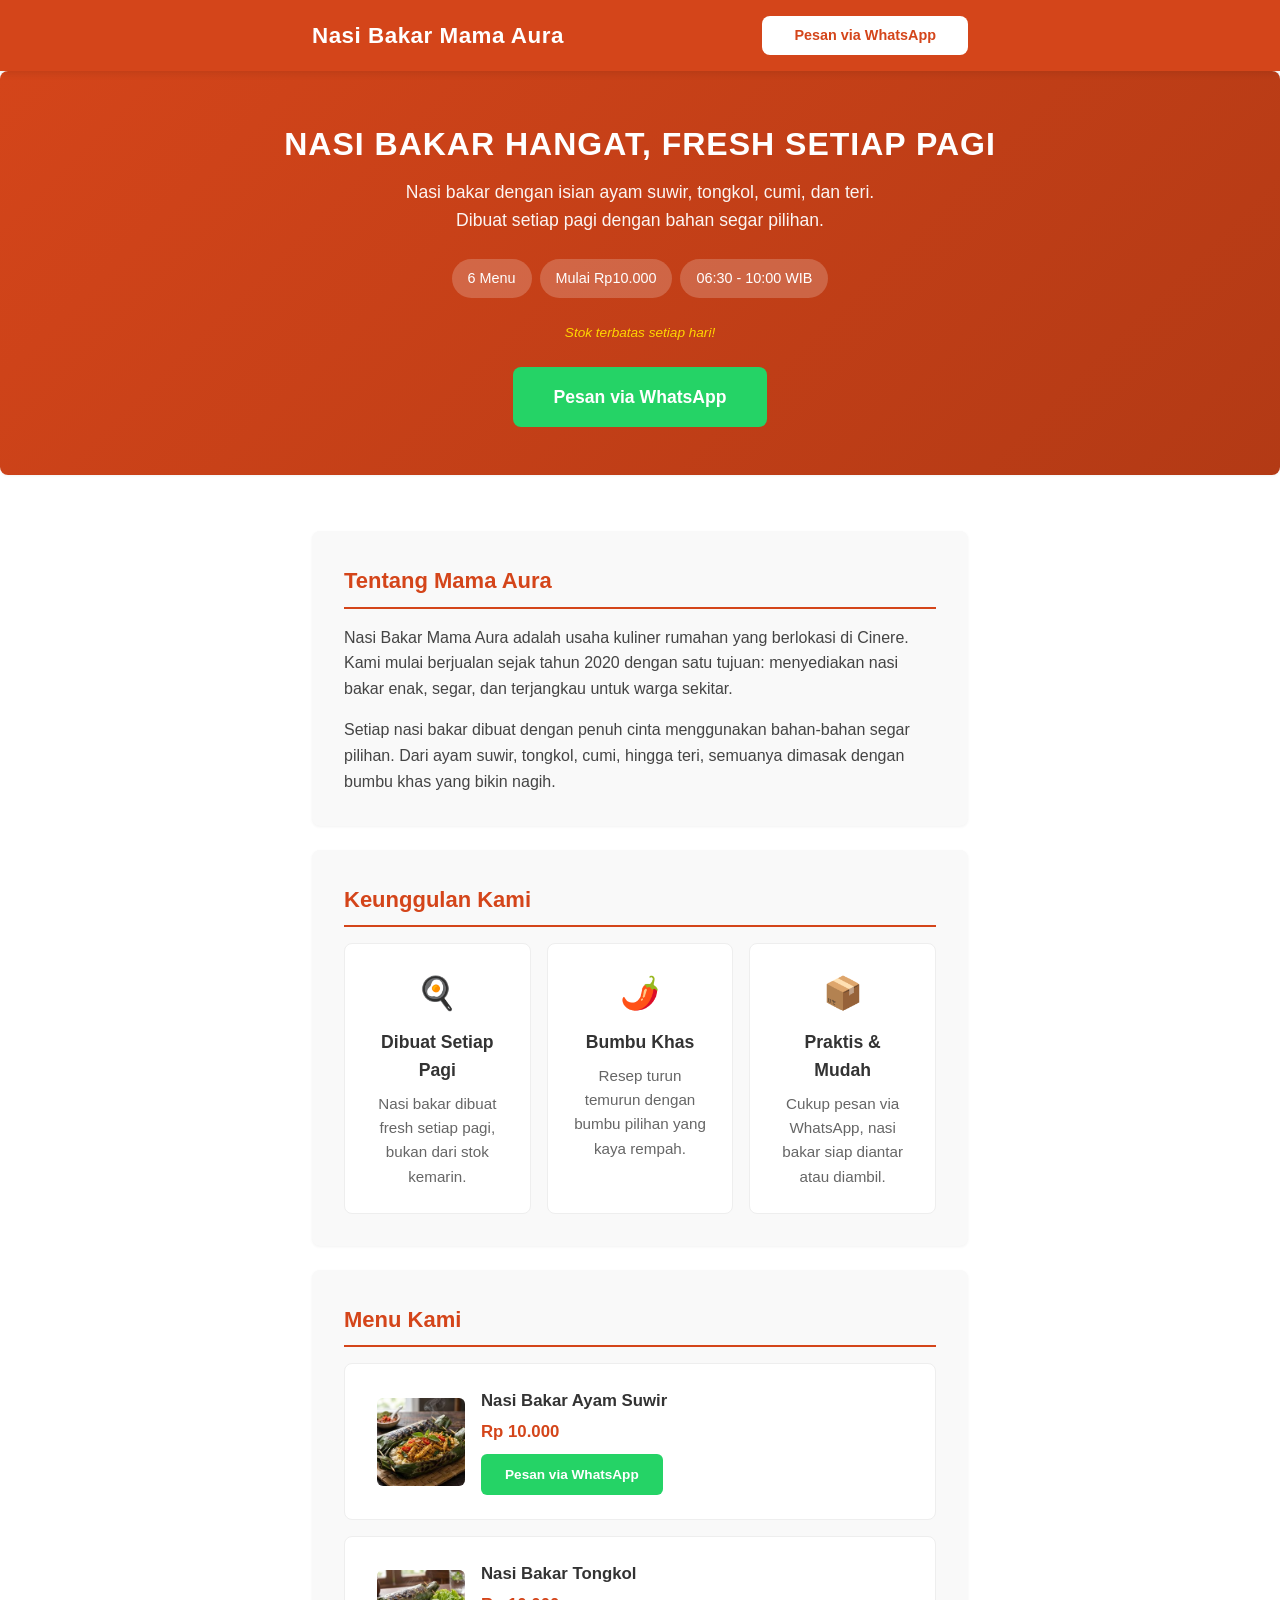
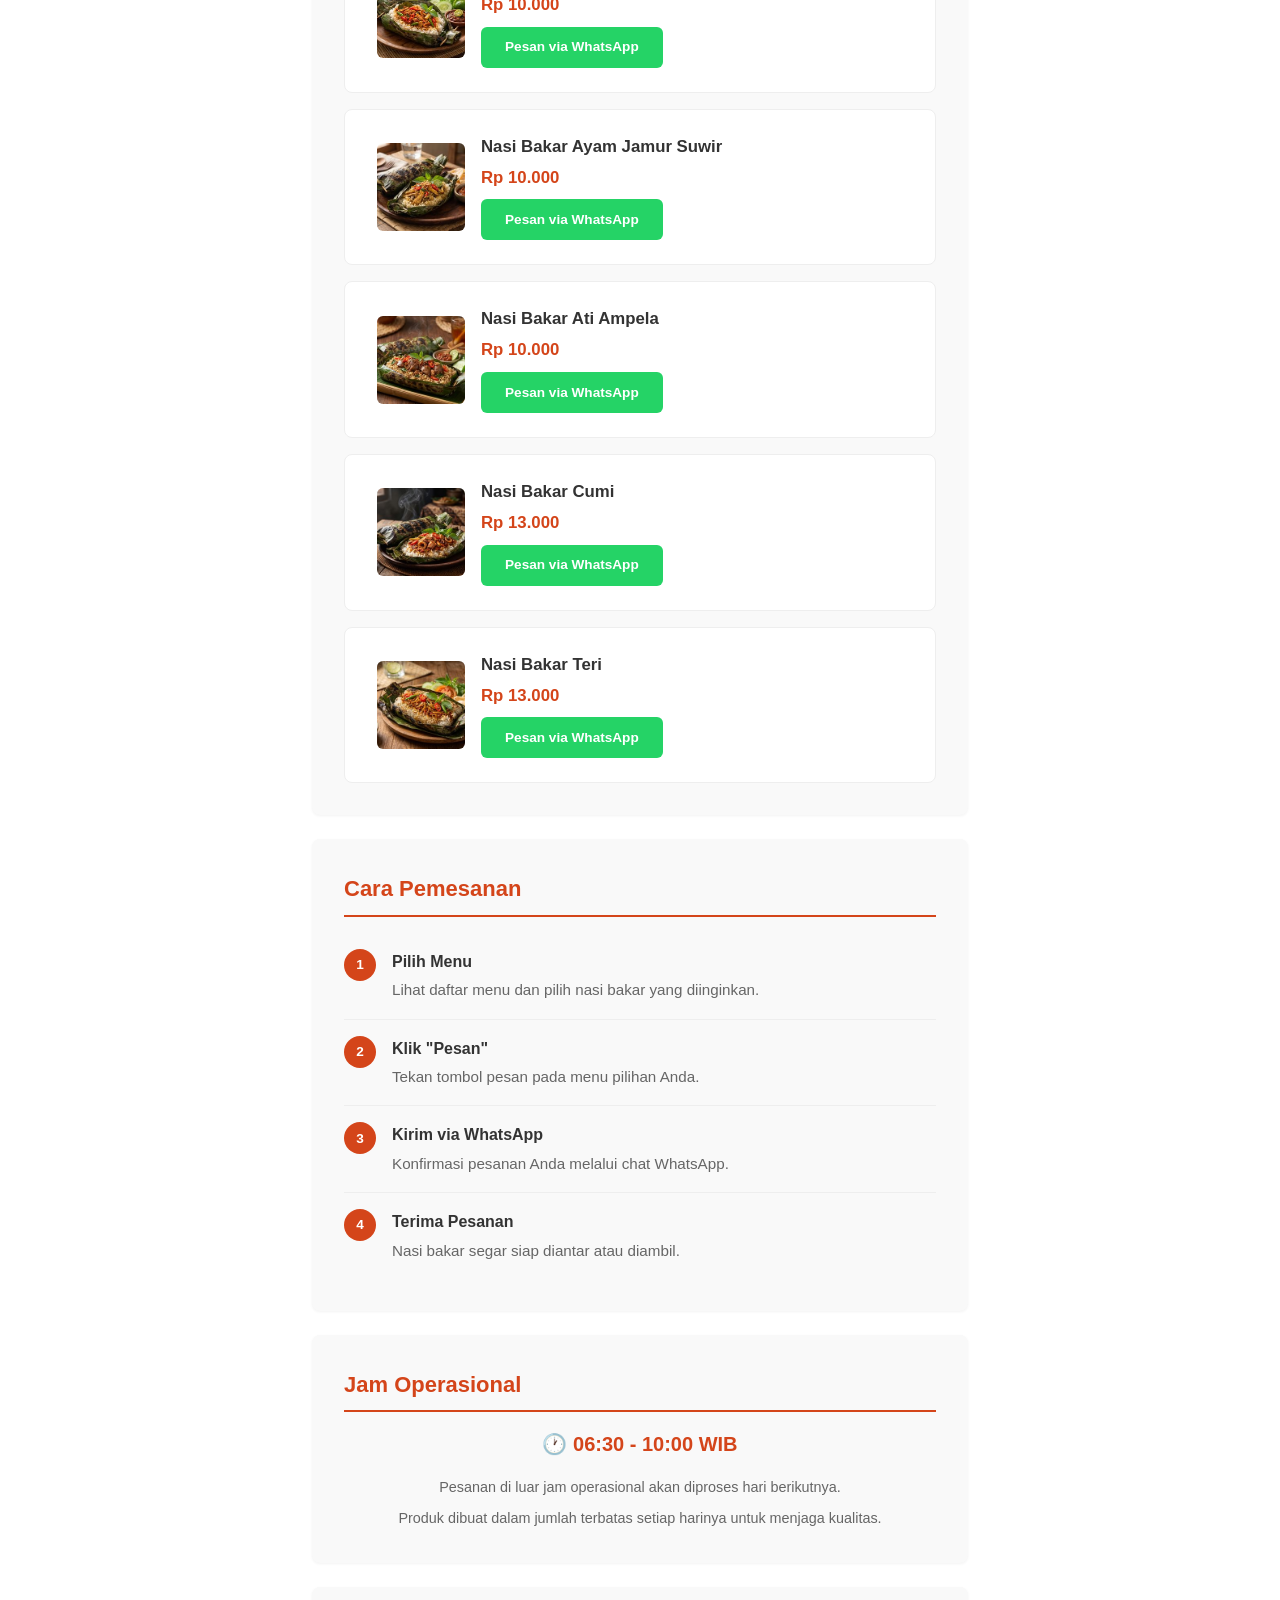
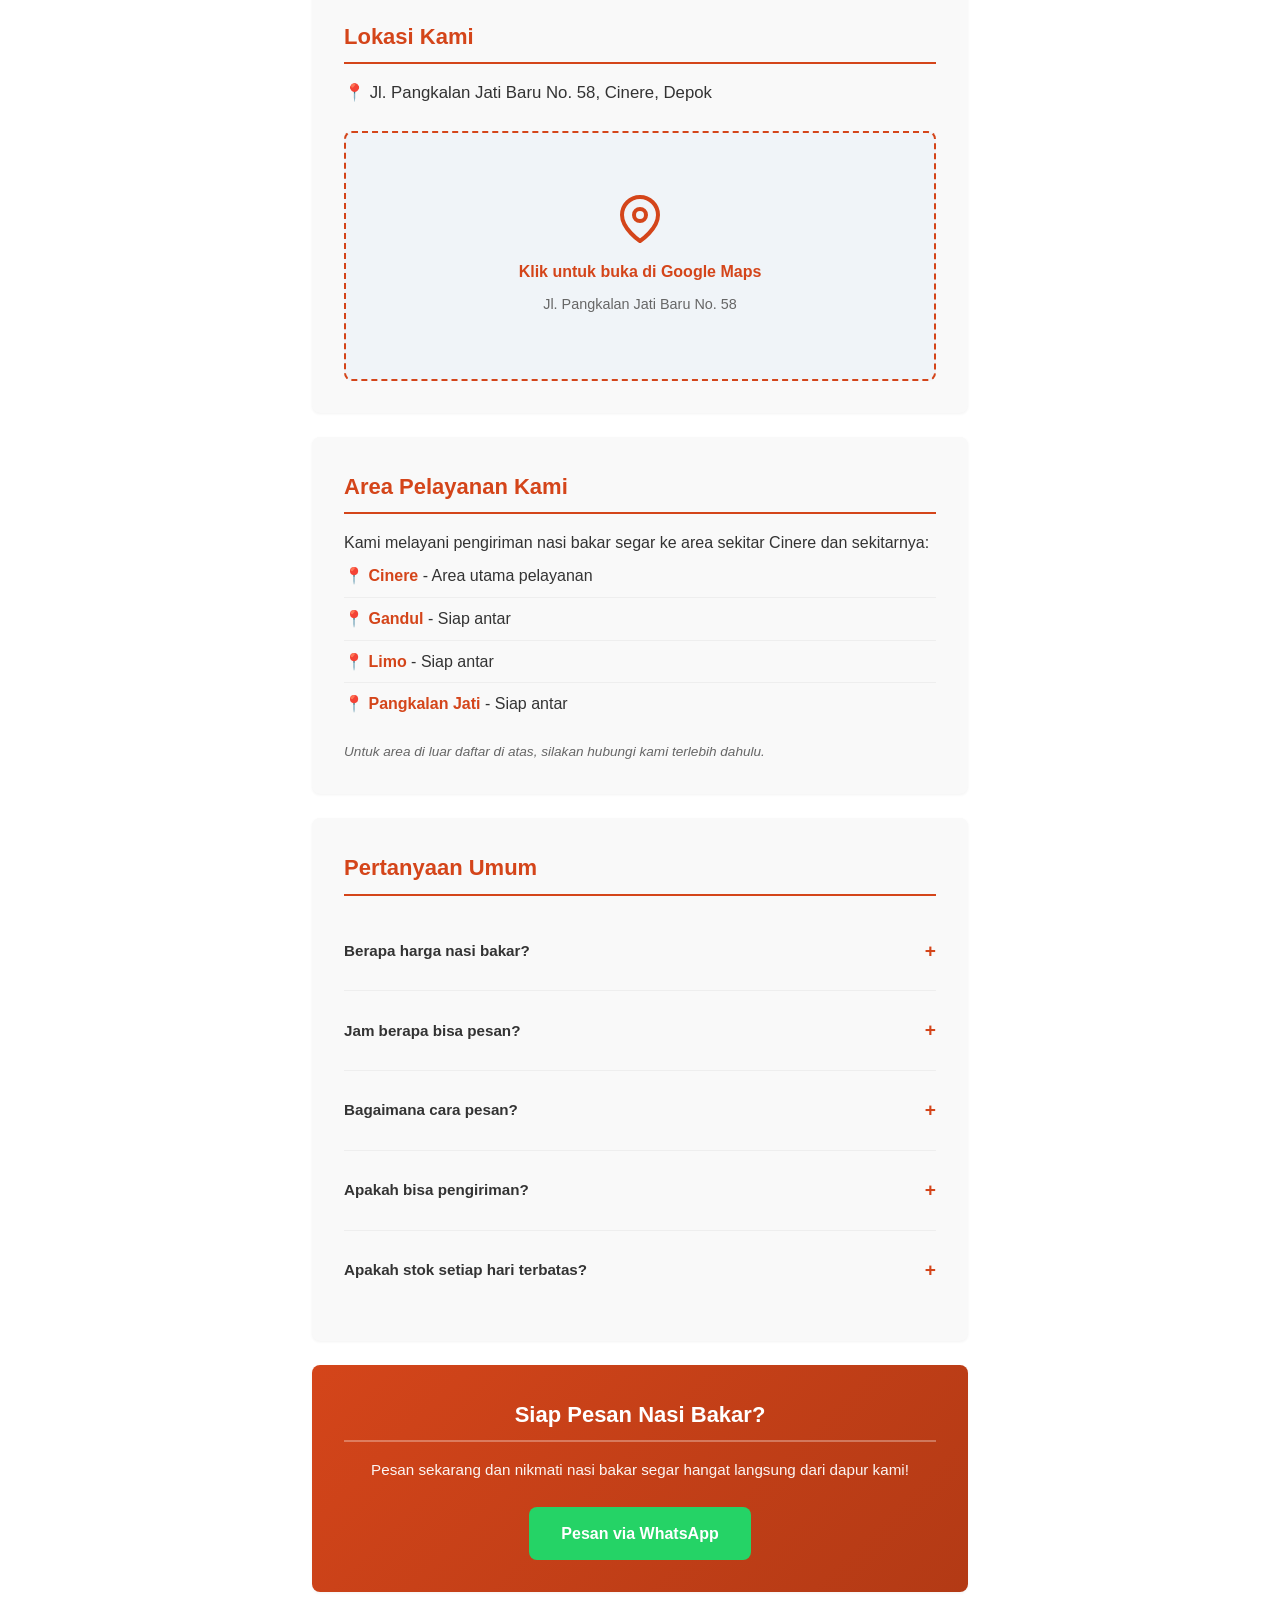
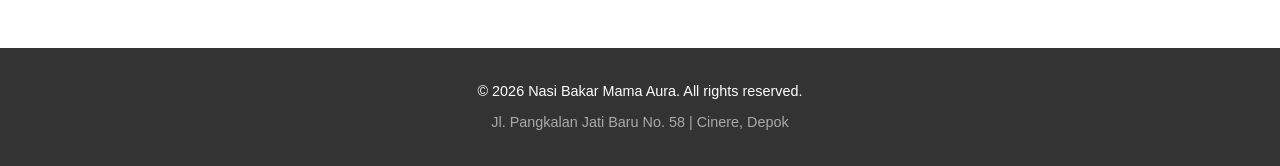
==== commit 1dc83eff: "Redesign: ubah dari e-commerce ke landing page WhatsApp ordering - Hapus cart system, form checkout," ====
--- a/index.html
+++ b/index.html
@@ -9,42 +9,71 @@
     <meta property="og:title" content="Nasi Bakar Mama Aura">
     <meta property="og:description" content="Nasi bakar segar setiap pagi. Pesan sekarang via WhatsApp!">
     <meta property="og:type" content="website">
+    <meta property="og:image" content="assets/images/nasiBakar-ayamSuwir.jpg">
     <title>Nasi Bakar Mama Aura | Nasi Bakar Segar Cinere, Gandul, Limo</title>
     <link rel="stylesheet" href="style.css">
+
+    <script type="application/ld+json">
+    {
+        "@context": "https://schema.org",
+        "@type": "FoodEstablishment",
+        "name": "Nasi Bakar Mama Aura",
+        "description": "Nasi bakar segar setiap pagi dengan berbagai varian isian.",
+        "address": {
+            "@type": "PostalAddress",
+            "streetAddress": "Jl. Pangkalan Jati Baru No. 58",
+            "addressLocality": "Cinere",
+            "addressRegion": "Depok",
+            "addressCountry": "ID"
+        },
+        "areaServed": ["Cinere", "Gandul", "Limo", "Pangkalan Jati"],
+        "openingHours": "Mo-Su 06:30-10:00",
+        "priceRange": "Rp 10.000 - Rp 13.000",
+        "telephone": "+6281310283191"
+    }
+    </script>
 </head>
 <body>
 
+    <a href="#menu" class="skip-link">Langsung ke Menu</a>
+
+    <!-- Header -->
+    <header>
+        <nav class="header-nav">
+            <h1>Nasi Bakar Mama Aura</h1>
+            <a href="https://wa.me/6281310283191?text=Halo%2C%20saya%20ingin%20pesan%20Nasi%20Bakar%20Mama%20Aura" class="header-cta" target="_blank" rel="noopener noreferrer">
+                Pesan via WhatsApp
+            </a>
+        </nav>
+    </header>
+
     <!-- Hero Section -->
-    <header id="hero">
-        <nav>
-            <h1>Nasi Bakar Mama Aura</h1>
-        </nav>
-        <div class="hero-content">
-            <p class="hero-tagline">Segar Setiap Pagi</p>
-            <p class="hero-desc">Nasi bakar dengan isian ayam suwir, tongkol, cumi, dan teri. Dibuat setiap pagi dengan bahan segar pilihan.</p>
-            <div class="hero-info">
-                <span class="hero-badge">6 Menu</span>
-                <span class="hero-badge">Mulai Rp10.000</span>
-                <span class="hero-badge">06:30 - 10:00 WIB</span>
-            </div>
-            <p class="hero-stock">Stok terbatas setiap hari!</p>
-            <a href="#menu" class="hero-cta">Pesan Sekarang</a>
+    <section id="hero" class="hero">
+        <p class="hero-tagline">Nasi Bakar Hangat, Fresh Setiap Pagi</p>
+        <p class="hero-desc">Nasi bakar dengan isian ayam suwir, tongkol, cumi, dan teri. Dibuat setiap pagi dengan bahan segar pilihan.</p>
+        <div class="hero-info">
+            <span class="hero-badge">6 Menu</span>
+            <span class="hero-badge">Mulai Rp10.000</span>
+            <span class="hero-badge">06:30 - 10:00 WIB</span>
         </div>
-    </header>
+        <p class="hero-stock">Stok terbatas setiap hari!</p>
+        <a href="https://wa.me/6281310283191?text=Halo%2C%20saya%20ingin%20pesan%20Nasi%20Bakar%20Mama%20Aura" class="hero-cta" target="_blank" rel="noopener noreferrer">
+            Pesan via WhatsApp
+        </a>
+    </section>
 
     <main>
 
-        <!-- Menu Produk -->
-        <section id="menu">
-            <h2>Menu Kami</h2>
-            <div id="menu-list">
-                <!-- Menu items akan dirender oleh JavaScript -->
-            </div>
-        </section>
-
-        <!-- Trust Building: Kenapa Memilih Mama Aura -->
-        <section id="kenapa-memilih">
-            <h2>Kenapa Memilih Mama Aura?</h2>
+        <!-- Tentang Mama Aura -->
+        <section id="tentang">
+            <h2>Tentang Mama Aura</h2>
+            <p>Nasi Bakar Mama Aura adalah usaha kuliner rumahan yang berlokasi di Cinere. Kami mulai berjualan sejak tahun 2020 dengan satu tujuan: menyediakan nasi bakar enak, segar, dan terjangkau untuk warga sekitar.</p>
+            <p>Setiap nasi bakar dibuat dengan penuh cinta menggunakan bahan-bahan segar pilihan. Dari ayam suwir, tongkol, cumi, hingga teri, semuanya dimasak dengan bumbu khas yang bikin nagih.</p>
+        </section>
+
+        <!-- Keunggulan Kami -->
+        <section id="keunggulan">
+            <h2>Keunggulan Kami</h2>
             <div class="trust-grid">
                 <div class="trust-item">
                     <span class="trust-icon">🍳</span>
@@ -64,89 +93,81 @@
             </div>
         </section>
 
-        <!-- Trust Building: Tentang Mama Aura -->
-        <section id="tentang">
-            <h2>Tentang Mama Aura</h2>
-            <p>Nasi Bakar Mama Aura adalah usaha rumahan yang berlokasi di Cinere. Kami mulai berjualan sejak tahun 2020 dengan satu tujuan: menyediakan nasi bakar enak, segar, dan terjangkau untuk warga sekitar.</p>
-            <p>Setiap nasi bakar dibuat dengan penuh cinta menggunakan bahan-bahan segar pilihan. Dari ayam suwir, tongkol, cumi, hingga teri, semuanya dimasak dengan bumbu khas yang bikin nagih.</p>
-        </section>
-
-        <!-- Shopping Cart -->
-        <section id="keranjang">
-            <h2>Keranjang Belanja</h2>
-            <div id="cart-list">
-                <!-- Cart items akan dirender oleh JavaScript -->
-            </div>
-            <div id="cart-empty">
-                <p>Belum ada pesanan.</p>
-                <p>Silakan pilih menu terlebih dahulu.</p>
-            </div>
-            <div id="cart-total">
-                <p>Total: <span id="total-harga">Rp 0</span></p>
-            </div>
-        </section>
-
-        <!-- Form Checkout -->
-        <section id="checkout-form">
-            <h2>Informasi Pemesanan</h2>
-            <form id="form-pemesanan">
-                <div class="form-group">
-                    <label for="nama">Nama</label>
-                    <input 
-                        type="text" 
-                        id="nama" 
-                        name="nama" 
-                        placeholder="Masukkan nama Anda" 
-                        required
-                        minlength="3"
-                    >
-                </div>
-                <div class="form-group">
-                    <label for="whatsapp">Nomor WhatsApp</label>
-                    <input 
-                        type="tel" 
-                        id="whatsapp" 
-                        name="whatsapp" 
-                        placeholder="Contoh: 08123456789" 
-                        required
-                        minlength="10"
-                        maxlength="15"
-                    >
-                </div>
-            </form>
-        </section>
-
-        <!-- Checkout Button -->
-        <section id="checkout-button">
-            <button type="button" id="btn-checkout" disabled>
-                Pesan via WhatsApp
-            </button>
-        </section>
-
-        <!-- Trust Building: Informasi Lokasi -->
+        <!-- Menu Kami -->
+        <section id="menu">
+            <h2>Menu Kami</h2>
+            <div id="menu-list">
+                <!-- Menu items dirender oleh JavaScript dari data.js -->
+            </div>
+        </section>
+
+        <!-- Cara Pemesanan -->
+        <section id="cara-pesan">
+            <h2>Cara Pemesanan</h2>
+            <ol class="steps-list">
+                <li>
+                    <span class="step-number">1</span>
+                    <div class="step-content">
+                        <strong>Pilih Menu</strong>
+                        <p>Lihat daftar menu dan pilih nasi bakar yang diinginkan.</p>
+                    </div>
+                </li>
+                <li>
+                    <span class="step-number">2</span>
+                    <div class="step-content">
+                        <strong>Klik "Pesan"</strong>
+                        <p>Tekan tombol pesan pada menu pilihan Anda.</p>
+                    </div>
+                </li>
+                <li>
+                    <span class="step-number">3</span>
+                    <div class="step-content">
+                        <strong>Kirim via WhatsApp</strong>
+                        <p>Konfirmasi pesanan Anda melalui chat WhatsApp.</p>
+                    </div>
+                </li>
+                <li>
+                    <span class="step-number">4</span>
+                    <div class="step-content">
+                        <strong>Terima Pesanan</strong>
+                        <p>Nasi bakar segar siap diantar atau diambil.</p>
+                    </div>
+                </li>
+            </ol>
+        </section>
+
+        <!-- Jam Operasional -->
+        <section id="jam-operasional">
+            <h2>Jam Operasional</h2>
+            <div class="hours-info">
+                <p class="hours-time">🕐 06:30 - 10:00 WIB</p>
+                <p class="hours-note">Pesanan di luar jam operasional akan diproses hari berikutnya.</p>
+                <p class="hours-note">Produk dibuat dalam jumlah terbatas setiap harinya untuk menjaga kualitas.</p>
+            </div>
+        </section>
+
+        <!-- Lokasi Kami -->
         <section id="lokasi">
             <h2>Lokasi Kami</h2>
-            <p class="lokasi-alamat">📍 Jl. Bukit Cinere 1</p>
-            <p class="lokasi-jam">🕐 Jam Operasional: 06:30 - 10:00 WIB</p>
-            <p class="lokasi-catatan">Pesanan di luar jam operasional akan diproses hari berikutnya.</p>
-            <a 
-                href="https://www.google.com/maps/search/?api=1&query=Jl.+Bukit+Cinere+1" 
-                target="_blank" 
+            <p class="lokasi-alamat">📍 Jl. Pangkalan Jati Baru No. 58, Cinere, Depok</p>
+            <a
+                href="https://www.google.com/maps/search/?api=1&query=Jl.+Pangkalan+Jati+Baru+No.+58+Cinere+Depok"
+                target="_blank"
                 rel="noopener noreferrer"
                 class="map-link"
                 title="Buka di Google Maps">
                 <div class="map-placeholder">
-                    <svg xmlns="http://www.w3.org/2000/svg" width="48" height="48" viewBox="0 0 24 24" fill="none" stroke="currentColor" stroke-width="2" stroke-linecap="round" stroke-linejoin="round">
+                    <svg xmlns="http://www.w3.org/2000/svg" width="48" height="48" viewBox="0 0 24 24" fill="none" stroke="currentColor" stroke-width="2" stroke-linecap="round" stroke-linejoin="round" aria-hidden="true">
                         <path d="M21 10c0 7-9 13-9 13s-9-6-9-13a9 9 0 0 1 18 0z"></path>
                         <circle cx="12" cy="10" r="3"></circle>
                     </svg>
                     <p>Klik untuk buka di Google Maps</p>
-                    <span>Jl. Bukit Cinere 1</span>
+                    <span>Jl. Pangkalan Jati Baru No. 58</span>
                 </div>
             </a>
         </section>
 
-        <!-- Trust Building: Informasi Area Pelayanan (Local SEO) -->
+        <!-- Area Pelayanan -->
         <section id="area-pelayanan">
             <h2>Area Pelayanan Kami</h2>
             <p>Kami melayani pengiriman nasi bakar segar ke area sekitar Cinere dan sekitarnya:</p>
@@ -156,7 +177,43 @@
                 <li>📍 <strong>Limo</strong> - Siap antar</li>
                 <li>📍 <strong>Pangkalan Jati</strong> - Siap antar</li>
             </ul>
-            <p class="area-note">Untuk area di luar daftar di atas, silakan hubungi kami terlebih dahulu untuk mengecek ketersediaan pengiriman.</p>
+            <p class="area-note">Untuk area di luar daftar di atas, silakan hubungi kami terlebih dahulu.</p>
+        </section>
+
+        <!-- FAQ -->
+        <section id="faq">
+            <h2>Pertanyaan Umum</h2>
+            <div class="faq-list">
+                <details>
+                    <summary>Berapa harga nasi bakar?</summary>
+                    <p>Harga mulai dari Rp 10.000 untuk varian ayam suwir, tongkol, ayam jamur suwir, dan ati ampela. Untuk varian cumi dan teri, harganya Rp 13.000.</p>
+                </details>
+                <details>
+                    <summary>Jam berapa bisa pesan?</summary>
+                    <p>Kami beroperasi setiap hari dari pukul 06:30 hingga 10:00 WIB. Pesanan di luar jam operasional akan diproses hari berikutnya.</p>
+                </details>
+                <details>
+                    <summary>Bagaimana cara pesan?</summary>
+                    <p>Cukup pilih menu yang diinginkan, klik tombol "Pesan via WhatsApp", lalu konfirmasi pesanan Anda melalui chat.</p>
+                </details>
+                <details>
+                    <summary>Apakah bisa pengiriman?</summary>
+                    <p>Ya, kami melayani pengiriman ke area Cinere, Gandul, Limo, dan Pangkalan Jati. Silakan hubungi kami untuk detail pengiriman.</p>
+                </details>
+                <details>
+                    <summary>Apakah stok setiap hari terbatas?</summary>
+                    <p>Ya, nasi bakar dibuat dalam jumlah terbatas setiap harinya untuk menjaga kesegaran dan kualitas rasa.</p>
+                </details>
+            </div>
+        </section>
+
+        <!-- CTA Final -->
+        <section id="cta-final" class="cta-final">
+            <h2>Siap Pesan Nasi Bakar?</h2>
+            <p>Pesan sekarang dan nikmati nasi bakar segar hangat langsung dari dapur kami!</p>
+            <a href="https://wa.me/6281310283191?text=Halo%2C%20saya%20ingin%20pesan%20Nasi%20Bakar%20Mama%20Aura" class="cta-final-btn" target="_blank" rel="noopener noreferrer">
+                Pesan via WhatsApp
+            </a>
         </section>
 
     </main>
@@ -164,10 +221,10 @@
     <!-- Footer -->
     <footer>
         <p>&copy; 2026 Nasi Bakar Mama Aura. All rights reserved.</p>
-        <p>Jl. Bukit Cinere 1 | Cinere, Depok</p>
+        <p>Jl. Pangkalan Jati Baru No. 58 | Cinere, Depok</p>
     </footer>
 
     <script src="data.js"></script>
-    <script src="app.js"></script>
+    <script src="app.js" defer></script>
 </body>
 </html>
--- a/style.css
+++ b/style.css
@@ -1,5 +1,44 @@
 /* ==========================================
-   RESET & BASE STYLES
+   DESIGN TOKENS (CSS Custom Properties)
+   ========================================== */
+
+:root {
+    --color-primary: #d4451a;
+    --color-primary-dark: #b33a15;
+    --color-primary-light: #e8633f;
+    --color-whatsapp: #25d366;
+    --color-whatsapp-dark: #1da851;
+    --color-text: #333;
+    --color-text-secondary: #666;
+    --color-text-muted: #999;
+    --color-bg: #fff;
+    --color-bg-section: #f9f9f9;
+    --color-bg-card: #fff;
+    --color-border-light: #eee;
+    --color-border-medium: #ddd;
+    --color-accent: #ffd700;
+
+    --space-xs: 0.25rem;
+    --space-sm: 0.5rem;
+    --space-md: 1rem;
+    --space-lg: 1.5rem;
+    --space-xl: 2rem;
+    --space-2xl: 3rem;
+
+    --font-family: -apple-system, BlinkMacSystemFont, 'Segoe UI', Roboto, Oxygen, Ubuntu, sans-serif;
+
+    --radius-sm: 4px;
+    --radius-md: 6px;
+    --radius-lg: 8px;
+    --radius-xl: 12px;
+
+    --shadow-sm: 0 1px 3px rgba(0, 0, 0, 0.05);
+    --shadow-md: 0 2px 8px rgba(0, 0, 0, 0.1);
+    --shadow-lg: 0 4px 12px rgba(0, 0, 0, 0.15);
+}
+
+/* ==========================================
+   RESET & BASE
    ========================================== */
 
 *,
@@ -13,59 +52,120 @@
 html {
     font-size: 16px;
     scroll-behavior: smooth;
+    scroll-padding-top: 4rem;
 }
 
 body {
-    font-family: -apple-system, BlinkMacSystemFont, 'Segoe UI', Roboto, Oxygen, Ubuntu, sans-serif;
+    font-family: var(--font-family);
     line-height: 1.6;
-    color: #333;
-    background-color: #fff;
-}
-
-/* ==========================================
-   MOBILE FIRST - DEFAULT STYLES (320px+)
-   ========================================== */
-
-/* Header / Hero */
+    color: var(--color-text);
+    background-color: var(--color-bg);
+}
+
+img {
+    max-width: 100%;
+    height: auto;
+    display: block;
+}
+
+a {
+    color: inherit;
+    text-decoration: none;
+}
+
+ul, ol {
+    list-style: none;
+}
+
+/* ==========================================
+   ACCESSIBILITY
+   ========================================== */
+
+.skip-link {
+    position: absolute;
+    top: -100%;
+    left: var(--space-md);
+    background: var(--color-primary);
+    color: #fff;
+    padding: var(--space-sm) var(--space-md);
+    border-radius: var(--radius-md);
+    z-index: 200;
+    font-weight: 600;
+}
+
+.skip-link:focus {
+    top: var(--space-md);
+}
+
+/* ==========================================
+   HEADER
+   ========================================== */
+
 header {
-    background-color: #d4451a;
-    color: #fff;
-    text-align: center;
     position: sticky;
     top: 0;
     z-index: 100;
-    box-shadow: 0 2px 8px rgba(0, 0, 0, 0.15);
-}
-
-header nav {
-    padding: 1rem;
-}
-
-header h1 {
-    font-size: 1.25rem;
-    font-weight: 600;
+    background-color: var(--color-primary);
+    box-shadow: var(--shadow-md);
+}
+
+.header-nav {
+    display: flex;
+    align-items: center;
+    justify-content: space-between;
+    padding: var(--space-md);
+    max-width: 720px;
+    margin: 0 auto;
+}
+
+.header-nav h1 {
+    font-size: 1.1rem;
+    font-weight: 600;
+    color: #fff;
     letter-spacing: 0.5px;
 }
 
-/* Hero Content */
-.hero-content {
-    padding: 2rem 1rem;
-    background: linear-gradient(135deg, #d4451a 0%, #b33a15 100%);
+.header-cta {
+    display: inline-block;
+    background-color: #fff;
+    color: var(--color-primary);
+    padding: var(--space-sm) var(--space-md);
+    border-radius: var(--radius-lg);
+    font-weight: 600;
+    font-size: 0.8rem;
+    transition: transform 0.2s ease, box-shadow 0.2s ease;
+    white-space: nowrap;
+}
+
+.header-cta:hover {
+    transform: translateY(-1px);
+    box-shadow: var(--shadow-md);
+}
+
+/* ==========================================
+   HERO
+   ========================================== */
+
+.hero {
+    background: linear-gradient(135deg, var(--color-primary) 0%, var(--color-primary-dark) 100%);
+    color: #fff;
+    text-align: center;
+    padding: var(--space-2xl) var(--space-md);
 }
 
 .hero-tagline {
     font-size: 1.5rem;
     font-weight: 700;
-    margin-bottom: 0.5rem;
+    margin-bottom: var(--space-sm);
     text-transform: uppercase;
     letter-spacing: 1px;
 }
 
 .hero-desc {
     font-size: 0.95rem;
-    margin-bottom: 1rem;
+    margin-bottom: var(--space-lg);
     opacity: 0.95;
-    max-width: 400px;
+    max-width: 450px;
     margin-left: auto;
     margin-right: auto;
 }
@@ -74,13 +174,13 @@
     display: flex;
     flex-wrap: wrap;
     justify-content: center;
-    gap: 0.5rem;
-    margin-bottom: 1rem;
+    gap: var(--space-sm);
+    margin-bottom: var(--space-lg);
 }
 
 .hero-badge {
     background-color: rgba(255, 255, 255, 0.2);
-    padding: 0.35rem 0.75rem;
+    padding: var(--space-xs) var(--space-md);
     border-radius: 20px;
     font-size: 0.8rem;
     font-weight: 500;
@@ -89,17 +189,16 @@
 .hero-stock {
     font-size: 0.85rem;
     font-style: italic;
-    margin-bottom: 1.25rem;
-    color: #ffd700;
+    margin-bottom: var(--space-lg);
+    color: var(--color-accent);
 }
 
 .hero-cta {
     display: inline-block;
-    background-color: #fff;
-    color: #d4451a;
+    background-color: var(--color-whatsapp);
+    color: #fff;
     padding: 0.875rem 2rem;
-    border-radius: 8px;
-    text-decoration: none;
+    border-radius: var(--radius-lg);
     font-weight: 600;
     font-size: 1rem;
     transition: transform 0.2s ease, box-shadow 0.2s ease;
@@ -107,339 +206,234 @@
 
 .hero-cta:hover {
     transform: translateY(-2px);
-    box-shadow: 0 4px 12px rgba(0, 0, 0, 0.2);
-}
-
-/* Main Content */
+    box-shadow: 0 4px 16px rgba(37, 211, 102, 0.4);
+}
+
+/* ==========================================
+   MAIN CONTENT
+   ========================================== */
+
 main {
-    padding: 1rem;
+    padding: var(--space-md);
     max-width: 100%;
 }
 
-/* Section Base */
 section {
-    margin-bottom: 1.5rem;
-    padding: 1.25rem;
-    background-color: #f9f9f9;
-    border-radius: 8px;
-    box-shadow: 0 1px 3px rgba(0, 0, 0, 0.05);
+    margin-bottom: var(--space-lg);
+    padding: var(--space-lg);
+    background-color: var(--color-bg-section);
+    border-radius: var(--radius-lg);
+    box-shadow: var(--shadow-sm);
 }
 
 section h2 {
     font-size: 1.125rem;
-    color: #d4451a;
-    margin-bottom: 1rem;
-    padding-bottom: 0.5rem;
-    border-bottom: 2px solid #d4451a;
-    font-weight: 600;
-}
-
-/* Menu Section */
+    color: var(--color-primary);
+    margin-bottom: var(--space-md);
+    padding-bottom: var(--space-sm);
+    border-bottom: 2px solid var(--color-primary);
+    font-weight: 600;
+}
+
+/* ==========================================
+   TENTANG
+   ========================================== */
+
+#tentang p {
+    margin-bottom: var(--space-md);
+    font-size: 0.95rem;
+    color: #444;
+}
+
+#tentang p:last-child {
+    margin-bottom: 0;
+}
+
+/* ==========================================
+   TRUST / KEUNGGULAN
+   ========================================== */
+
+.trust-grid {
+    display: grid;
+    grid-template-columns: 1fr;
+    gap: var(--space-md);
+}
+
+.trust-item {
+    text-align: center;
+    padding: var(--space-lg);
+    background-color: var(--color-bg-card);
+    border-radius: var(--radius-lg);
+    border: 1px solid var(--color-border-light);
+}
+
+.trust-icon {
+    font-size: 2rem;
+    display: block;
+    margin-bottom: var(--space-sm);
+}
+
+.trust-item h3 {
+    font-size: 1rem;
+    color: var(--color-text);
+    margin-bottom: var(--space-sm);
+}
+
+.trust-item p {
+    font-size: 0.9rem;
+    color: var(--color-text-secondary);
+}
+
+/* ==========================================
+   MENU
+   ========================================== */
+
 #menu-list {
     display: flex;
     flex-direction: column;
-    gap: 0.75rem;
-}
-
-.menu-item {
-    display: flex;
-    justify-content: space-between;
-    align-items: center;
-    padding: 0.75rem;
-    background-color: #fff;
-    border-radius: 6px;
-    border: 1px solid #eee;
-    gap: 0.75rem;
-}
-
-.menu-item-image {
-    width: 64px;
-    height: 64px;
-    object-fit: cover;
-    border-radius: 6px;
-    flex-shrink: 0;
-}
-
-.menu-item-info {
-    flex: 1;
-}
-
-.menu-item-name {
-    font-weight: 500;
-    font-size: 0.95rem;
-    margin-bottom: 0.25rem;
-}
-
-.menu-item-price {
-    color: #d4451a;
-    font-weight: 600;
-    font-size: 0.9rem;
-}
-
-.menu-item-actions {
+    gap: var(--space-md);
+}
+
+.menu-card {
     display: flex;
     align-items: center;
-    gap: 0.5rem;
-}
-
-.btn-quantity {
+    gap: var(--space-md);
+    padding: var(--space-md);
+    background-color: var(--color-bg-card);
+    border-radius: var(--radius-lg);
+    border: 1px solid var(--color-border-light);
+    transition: border-color 0.2s ease, box-shadow 0.2s ease;
+}
+
+.menu-card:hover {
+    border-color: var(--color-primary);
+    box-shadow: var(--shadow-md);
+}
+
+.menu-card-image {
+    width: 72px;
+    height: 72px;
+    object-fit: cover;
+    border-radius: var(--radius-md);
+    flex-shrink: 0;
+}
+
+.menu-card-info {
+    flex: 1;
+    min-width: 0;
+}
+
+.menu-card-name {
+    font-weight: 600;
+    font-size: 0.95rem;
+    margin-bottom: var(--space-xs);
+}
+
+.menu-card-price {
+    color: var(--color-primary);
+    font-weight: 700;
+    font-size: 0.95rem;
+    margin-bottom: var(--space-sm);
+}
+
+.btn-pesan {
+    display: inline-block;
+    background-color: var(--color-whatsapp);
+    color: #fff;
+    padding: var(--space-sm) var(--space-md);
+    border-radius: var(--radius-md);
+    font-weight: 600;
+    font-size: 0.8rem;
+    transition: background-color 0.2s ease, transform 0.2s ease;
+    white-space: nowrap;
+}
+
+.btn-pesan:hover {
+    background-color: var(--color-whatsapp-dark);
+    transform: translateY(-1px);
+}
+
+/* ==========================================
+   CARA PEMESANAN
+   ========================================== */
+
+.steps-list {
+    counter-reset: step-counter;
+}
+
+.steps-list li {
+    display: flex;
+    align-items: flex-start;
+    gap: var(--space-md);
+    padding: var(--space-md) 0;
+    border-bottom: 1px solid var(--color-border-light);
+}
+
+.steps-list li:last-child {
+    border-bottom: none;
+}
+
+.step-number {
+    flex-shrink: 0;
     width: 32px;
     height: 32px;
-    border: none;
-    border-radius: 4px;
-    background-color: #d4451a;
-    color: #fff;
-    font-size: 1.1rem;
-    cursor: pointer;
+    background-color: var(--color-primary);
+    color: #fff;
+    border-radius: 50%;
     display: flex;
     align-items: center;
     justify-content: center;
-}
-
-.btn-quantity:hover {
-    background-color: #b33a15;
-}
-
-.btn-quantity:disabled {
-    background-color: #ccc;
-    cursor: not-allowed;
-}
-
-.quantity-display {
-    min-width: 24px;
+    font-weight: 700;
+    font-size: 0.85rem;
+}
+
+.step-content strong {
+    display: block;
+    margin-bottom: var(--space-xs);
+    font-size: 0.95rem;
+}
+
+.step-content p {
+    font-size: 0.9rem;
+    color: var(--color-text-secondary);
+}
+
+/* ==========================================
+   JAM OPERASIONAL
+   ========================================== */
+
+.hours-info {
     text-align: center;
+}
+
+.hours-time {
+    font-size: 1.25rem;
+    font-weight: 700;
+    color: var(--color-primary);
+    margin-bottom: var(--space-md);
+}
+
+.hours-note {
+    font-size: 0.9rem;
+    color: var(--color-text-secondary);
+    margin-bottom: var(--space-sm);
+}
+
+.hours-note:last-child {
+    margin-bottom: 0;
+}
+
+/* ==========================================
+   LOKASI
+   ========================================== */
+
+.lokasi-alamat {
+    font-size: 1rem;
+    margin-bottom: var(--space-lg);
+    color: var(--color-text);
     font-weight: 500;
 }
 
-/* Trust Building */
-.trust-grid {
-    display: flex;
-    flex-direction: column;
-    gap: 1rem;
-}
-
-.trust-item {
-    text-align: center;
-    padding: 1rem;
-    background-color: #fff;
-    border-radius: 8px;
-    border: 1px solid #eee;
-}
-
-.trust-icon {
-    font-size: 2rem;
-    display: block;
-    margin-bottom: 0.5rem;
-}
-
-.trust-item h3 {
-    font-size: 1rem;
-    color: #333;
-    margin-bottom: 0.5rem;
-}
-
-.trust-item p {
-    font-size: 0.9rem;
-    color: #666;
-}
-
-/* Tentang Section */
-#tentang p {
-    margin-bottom: 0.75rem;
-    font-size: 0.95rem;
-    color: #444;
-}
-
-#tentang p:last-child {
-    margin-bottom: 0;
-}
-
-/* Cart Section */
-#cart-empty {
-    text-align: center;
-    padding: 2rem 1.5rem;
-    color: #666;
-    background-color: #fafafa;
-    border: 2px dashed #ddd;
-    border-radius: 8px;
-}
-
-#cart-empty p {
-    margin-bottom: 0.5rem;
-}
-
-#cart-empty p:first-child {
-    font-size: 1rem;
-    font-weight: 500;
-    color: #333;
-}
-
-#cart-empty p:last-child {
-    font-size: 0.9rem;
-    color: #888;
-}
-
-#cart-list {
-    display: flex;
-    flex-direction: column;
-    gap: 0.5rem;
-}
-
-.cart-item {
-    display: flex;
-    justify-content: space-between;
-    align-items: center;
-    padding: 0.5rem;
-    background-color: #fff;
-    border-radius: 4px;
-    font-size: 0.9rem;
-    border-left: 3px solid #d4451a;
-}
-
-.cart-item-name {
-    flex: 1;
-}
-
-.cart-item-qty {
-    margin: 0 0.5rem;
-    color: #666;
-}
-
-.cart-item-price {
-    font-weight: 500;
-}
-
-.btn-remove {
-    background: none;
-    border: none;
-    color: #e74c3c;
-    font-size: 1.2rem;
-    cursor: pointer;
-    padding: 0 0.25rem;
-    line-height: 1;
-}
-
-.btn-remove:hover {
-    color: #c0392b;
-}
-
-#cart-total {
-    margin-top: 1rem;
-    padding-top: 1rem;
-    border-top: 2px solid #d4451a;
-    text-align: right;
-}
-
-#cart-total p {
-    font-size: 1.1rem;
-    font-weight: 600;
-}
-
-#total-harga {
-    color: #d4451a;
-    font-size: 1.25rem;
-}
-
-/* Form Checkout */
-.form-group {
-    margin-bottom: 1.25rem;
-}
-
-.form-group label {
-    display: block;
-    margin-bottom: 0.5rem;
-    font-weight: 500;
-    font-size: 0.9rem;
-    color: #333;
-}
-
-.form-group input,
-.form-group textarea {
-    width: 100%;
-    padding: 0.875rem;
-    border: 1px solid #ddd;
-    border-radius: 6px;
-    font-size: 1rem;
-    background-color: #fff;
-    transition: border-color 0.2s ease;
-}
-
-.form-group textarea {
-    resize: vertical;
-    min-height: 80px;
-    font-family: inherit;
-}
-
-.form-group input:focus,
-.form-group textarea:focus {
-    outline: none;
-    border-color: #d4451a;
-    box-shadow: 0 0 0 3px rgba(212, 69, 26, 0.15);
-}
-
-.form-group input::placeholder,
-.form-group textarea::placeholder {
-    color: #999;
-}
-
-.form-group input.error {
-    border-color: #e74c3c;
-    box-shadow: 0 0 0 3px rgba(231, 76, 60, 0.15);
-}
-
-.form-group input.success {
-    border-color: #27ae60;
-}
-
-/* Checkout Button */
-#checkout-button {
-    background-color: transparent;
-    padding: 0;
-    position: sticky;
-    bottom: 1rem;
-    z-index: 50;
-}
-
-#btn-checkout {
-    width: 100%;
-    padding: 1rem;
-    background-color: #25d366;
-    color: #fff;
-    border: none;
-    border-radius: 8px;
-    font-size: 1rem;
-    font-weight: 600;
-    cursor: pointer;
-    box-shadow: 0 4px 12px rgba(37, 211, 102, 0.3);
-}
-
-#btn-checkout:hover:not(:disabled) {
-    background-color: #1da851;
-    box-shadow: 0 6px 16px rgba(37, 211, 102, 0.4);
-}
-
-#btn-checkout:disabled {
-    background-color: #ccc;
-    cursor: not-allowed;
-    box-shadow: none;
-}
-
-/* Lokasi Section */
-.lokasi-alamat,
-.lokasi-jam {
-    font-size: 1rem;
-    margin-bottom: 0.5rem;
-    color: #333;
-}
-
-.lokasi-catatan {
-    font-size: 0.85rem;
-    font-style: italic;
-    color: #666;
-    margin-bottom: 1rem;
-}
-
-/* Map Link */
 .map-link {
     display: block;
     text-decoration: none;
@@ -449,7 +443,7 @@
 
 .map-link:hover {
     transform: translateY(-2px);
-    box-shadow: 0 4px 12px rgba(0, 0, 0, 0.15);
+    box-shadow: var(--shadow-lg);
 }
 
 .map-placeholder {
@@ -457,10 +451,10 @@
     flex-direction: column;
     align-items: center;
     justify-content: center;
-    padding: 2rem;
+    padding: var(--space-xl);
     background-color: #f0f4f8;
-    border: 2px dashed #d4451a;
-    border-radius: 8px;
+    border: 2px dashed var(--color-primary);
+    border-radius: var(--radius-lg);
     min-height: 150px;
     text-align: center;
     transition: background-color 0.2s ease;
@@ -471,31 +465,33 @@
 }
 
 .map-placeholder svg {
-    color: #d4451a;
-    margin-bottom: 1rem;
+    color: var(--color-primary);
+    margin-bottom: var(--space-md);
 }
 
 .map-placeholder p {
     font-weight: 600;
     font-size: 1rem;
-    color: #d4451a;
-    margin-bottom: 0.5rem;
+    color: var(--color-primary);
+    margin-bottom: var(--space-sm);
 }
 
 .map-placeholder span {
     font-size: 0.9rem;
-    color: #666;
-}
-
-/* Area Pelayanan */
+    color: var(--color-text-secondary);
+}
+
+/* ==========================================
+   AREA PELAYANAN
+   ========================================== */
+
 .area-list {
-    list-style: none;
-    margin-bottom: 1rem;
+    margin-bottom: var(--space-md);
 }
 
 .area-list li {
-    padding: 0.75rem 0;
-    border-bottom: 1px solid #eee;
+    padding: var(--space-sm) 0;
+    border-bottom: 1px solid var(--color-border-light);
     font-size: 0.95rem;
 }
 
@@ -504,26 +500,114 @@
 }
 
 .area-list strong {
-    color: #d4451a;
+    color: var(--color-primary);
 }
 
 .area-note {
     font-size: 0.85rem;
     font-style: italic;
-    color: #666;
-}
-
-/* Footer */
+    color: var(--color-text-secondary);
+}
+
+/* ==========================================
+   FAQ
+   ========================================== */
+
+.faq-list details {
+    border-bottom: 1px solid var(--color-border-light);
+    padding: var(--space-md) 0;
+}
+
+.faq-list details:last-child {
+    border-bottom: none;
+}
+
+.faq-list summary {
+    font-weight: 600;
+    font-size: 0.95rem;
+    cursor: pointer;
+    padding: var(--space-sm) 0;
+    color: var(--color-text);
+    list-style: none;
+    display: flex;
+    align-items: center;
+    justify-content: space-between;
+}
+
+.faq-list summary::-webkit-details-marker {
+    display: none;
+}
+
+.faq-list summary::after {
+    content: '+';
+    font-size: 1.2rem;
+    color: var(--color-primary);
+    font-weight: 700;
+    transition: transform 0.2s ease;
+}
+
+.faq-list details[open] summary::after {
+    content: '−';
+}
+
+.faq-list details p {
+    padding-top: var(--space-sm);
+    font-size: 0.9rem;
+    color: var(--color-text-secondary);
+    line-height: 1.7;
+}
+
+/* ==========================================
+   CTA FINAL
+   ========================================== */
+
+.cta-final {
+    text-align: center;
+    background: linear-gradient(135deg, var(--color-primary) 0%, var(--color-primary-dark) 100%);
+    color: #fff;
+}
+
+.cta-final h2 {
+    color: #fff;
+    border-bottom-color: rgba(255, 255, 255, 0.3);
+}
+
+.cta-final p {
+    margin-bottom: var(--space-lg);
+    font-size: 0.95rem;
+    opacity: 0.95;
+}
+
+.cta-final-btn {
+    display: inline-block;
+    background-color: var(--color-whatsapp);
+    color: #fff;
+    padding: 0.875rem 2rem;
+    border-radius: var(--radius-lg);
+    font-weight: 600;
+    font-size: 1rem;
+    transition: transform 0.2s ease, box-shadow 0.2s ease;
+}
+
+.cta-final-btn:hover {
+    transform: translateY(-2px);
+    box-shadow: 0 4px 16px rgba(37, 211, 102, 0.4);
+}
+
+/* ==========================================
+   FOOTER
+   ========================================== */
+
 footer {
-    background-color: #333;
+    background-color: var(--color-text);
     color: #fff;
     text-align: center;
-    padding: 1.5rem 1rem;
+    padding: var(--space-lg) var(--space-md);
     font-size: 0.85rem;
 }
 
 footer p {
-    margin-bottom: 0.5rem;
+    margin-bottom: var(--space-sm);
 }
 
 footer p:last-child {
@@ -531,27 +615,26 @@
     color: #aaa;
 }
 
-/* Menu Item Hover */
-.menu-item:hover {
-    border-color: #d4451a;
-    box-shadow: 0 2px 8px rgba(212, 69, 26, 0.15);
-}
-
 /* ==========================================
    RESPONSIVE - TABLET (576px+)
    ========================================== */
 
 @media (min-width: 576px) {
-    header nav {
-        padding: 1.25rem;
-    }
-
-    header h1 {
-        font-size: 1.5rem;
-    }
-
-    .hero-content {
-        padding: 2.5rem 1.5rem;
+    .header-nav {
+        padding: var(--space-md) var(--space-lg);
+    }
+
+    .header-nav h1 {
+        font-size: 1.25rem;
+    }
+
+    .header-cta {
+        padding: var(--space-sm) var(--space-lg);
+        font-size: 0.85rem;
+    }
+
+    .hero {
+        padding: var(--space-2xl) var(--space-lg);
     }
 
     .hero-tagline {
@@ -564,67 +647,40 @@
 
     .hero-badge {
         font-size: 0.85rem;
-        padding: 0.4rem 0.9rem;
+        padding: var(--space-sm) var(--space-md);
     }
 
     main {
-        padding: 1.5rem;
+        padding: var(--space-lg);
     }
 
     section {
-        padding: 1.25rem;
+        padding: var(--space-lg);
     }
 
     section h2 {
         font-size: 1.25rem;
     }
 
-    .menu-item {
-        padding: 1rem;
-    }
-
-    .menu-item-image {
-        width: 72px;
-        height: 72px;
-    }
-
-    .menu-item-name {
+    .trust-grid {
+        grid-template-columns: repeat(3, 1fr);
+    }
+
+    .menu-card {
+        padding: var(--space-lg);
+    }
+
+    .menu-card-image {
+        width: 80px;
+        height: 80px;
+    }
+
+    .menu-card-name {
         font-size: 1rem;
     }
 
-    .menu-item-price {
+    .menu-card-price {
         font-size: 1rem;
-    }
-
-    .btn-quantity {
-        width: 36px;
-        height: 36px;
-        font-size: 1.2rem;
-    }
-
-    .trust-grid {
-        flex-direction: row;
-    }
-
-    .trust-item {
-        flex: 1;
-    }
-
-    #cart-total p {
-        font-size: 1.2rem;
-    }
-
-    #total-harga {
-        font-size: 1.4rem;
-    }
-
-    .form-group input {
-        padding: 0.875rem;
-    }
-
-    #btn-checkout {
-        font-size: 1.1rem;
-        padding: 1.125rem;
     }
 
     .map-placeholder {
@@ -637,16 +693,21 @@
    ========================================== */
 
 @media (min-width: 768px) {
-    header nav {
-        padding: 1.25rem 2rem;
-    }
-
-    header h1 {
-        font-size: 1.75rem;
-    }
-
-    .hero-content {
-        padding: 3rem 2rem;
+    .header-nav {
+        padding: var(--space-md) var(--space-xl);
+    }
+
+    .header-nav h1 {
+        font-size: 1.4rem;
+    }
+
+    .header-cta {
+        padding: var(--space-sm) var(--space-xl);
+        font-size: 0.9rem;
+    }
+
+    .hero {
+        padding: var(--space-2xl) var(--space-xl);
     }
 
     .hero-tagline {
@@ -669,19 +730,23 @@
     }
 
     main {
-        padding: 2rem;
+        padding: var(--space-xl);
         max-width: 720px;
         margin: 0 auto;
     }
 
     section {
-        padding: 1.5rem;
+        padding: var(--space-xl);
     }
 
     section h2 {
         font-size: 1.375rem;
     }
 
+    #tentang p {
+        font-size: 1rem;
+    }
+
     .trust-item h3 {
         font-size: 1.1rem;
     }
@@ -690,58 +755,37 @@
         font-size: 0.95rem;
     }
 
-    #tentang p {
+    .menu-card {
+        padding: var(--space-lg) var(--space-xl);
+    }
+
+    .menu-card-image {
+        width: 88px;
+        height: 88px;
+    }
+
+    .menu-card-name {
+        font-size: 1.05rem;
+    }
+
+    .menu-card-price {
+        font-size: 1.05rem;
+    }
+
+    .btn-pesan {
+        padding: 0.6rem var(--space-lg);
+        font-size: 0.85rem;
+    }
+
+    .step-content strong {
         font-size: 1rem;
     }
 
-    #menu-list {
-        gap: 1rem;
-    }
-
-    .menu-item {
-        padding: 1.25rem;
-    }
-
-    .menu-item-image {
-        width: 80px;
-        height: 80px;
-    }
-
-    .menu-item-name {
-        font-size: 1.05rem;
-    }
-
-    .menu-item-price {
-        font-size: 1.05rem;
-    }
-
-    .cart-item {
-        font-size: 1rem;
-    }
-
-    #cart-total p {
-        font-size: 1.3rem;
-    }
-
-    #total-harga {
-        font-size: 1.5rem;
-    }
-
-    .form-group label {
-        font-size: 1rem;
-    }
-
-    .form-group input {
-        padding: 1rem;
-    }
-
-    #btn-checkout {
-        font-size: 1.125rem;
-        padding: 1.25rem;
-    }
-
-    .lokasi-alamat,
-    .lokasi-jam {
+    .step-content p {
+        font-size: 0.95rem;
+    }
+
+    .lokasi-alamat {
         font-size: 1.05rem;
     }
 
@@ -754,7 +798,7 @@
     }
 
     footer {
-        padding: 2rem 1rem;
+        padding: var(--space-xl) var(--space-md);
         font-size: 0.9rem;
     }
 }
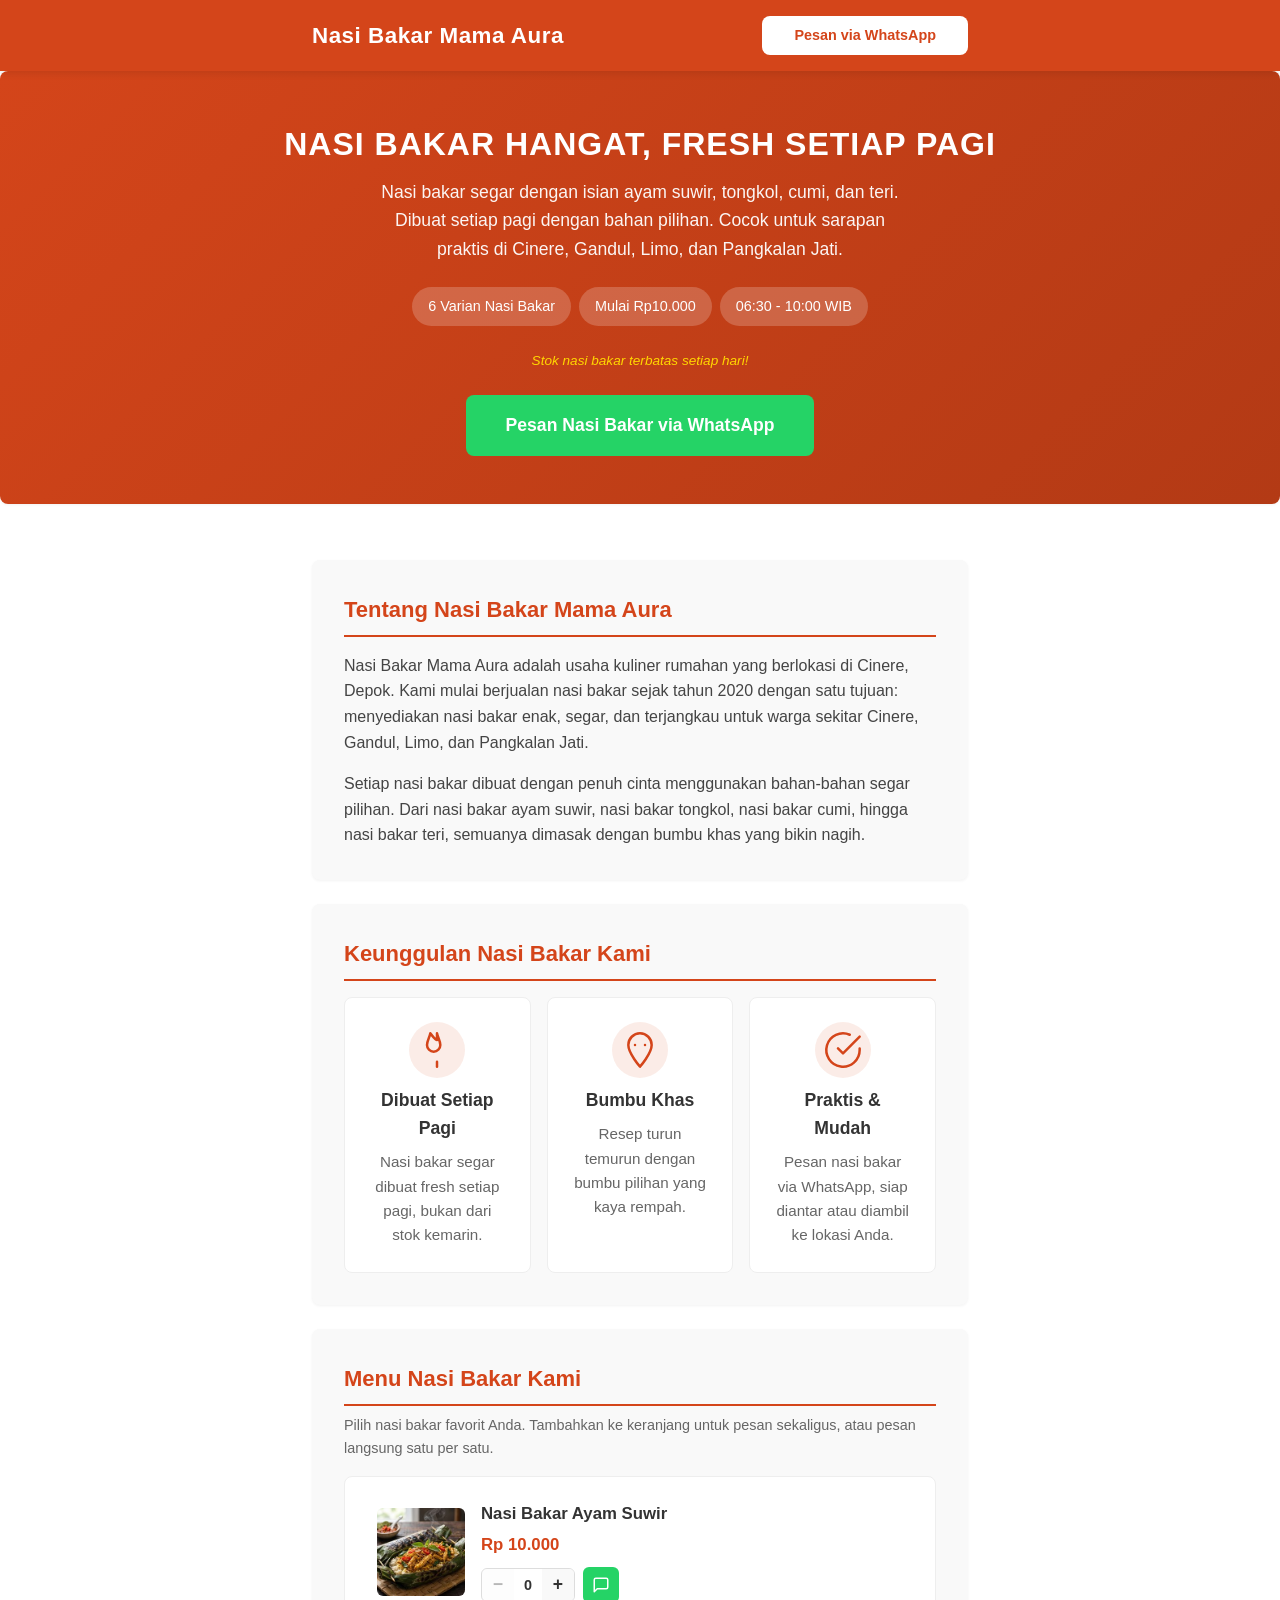
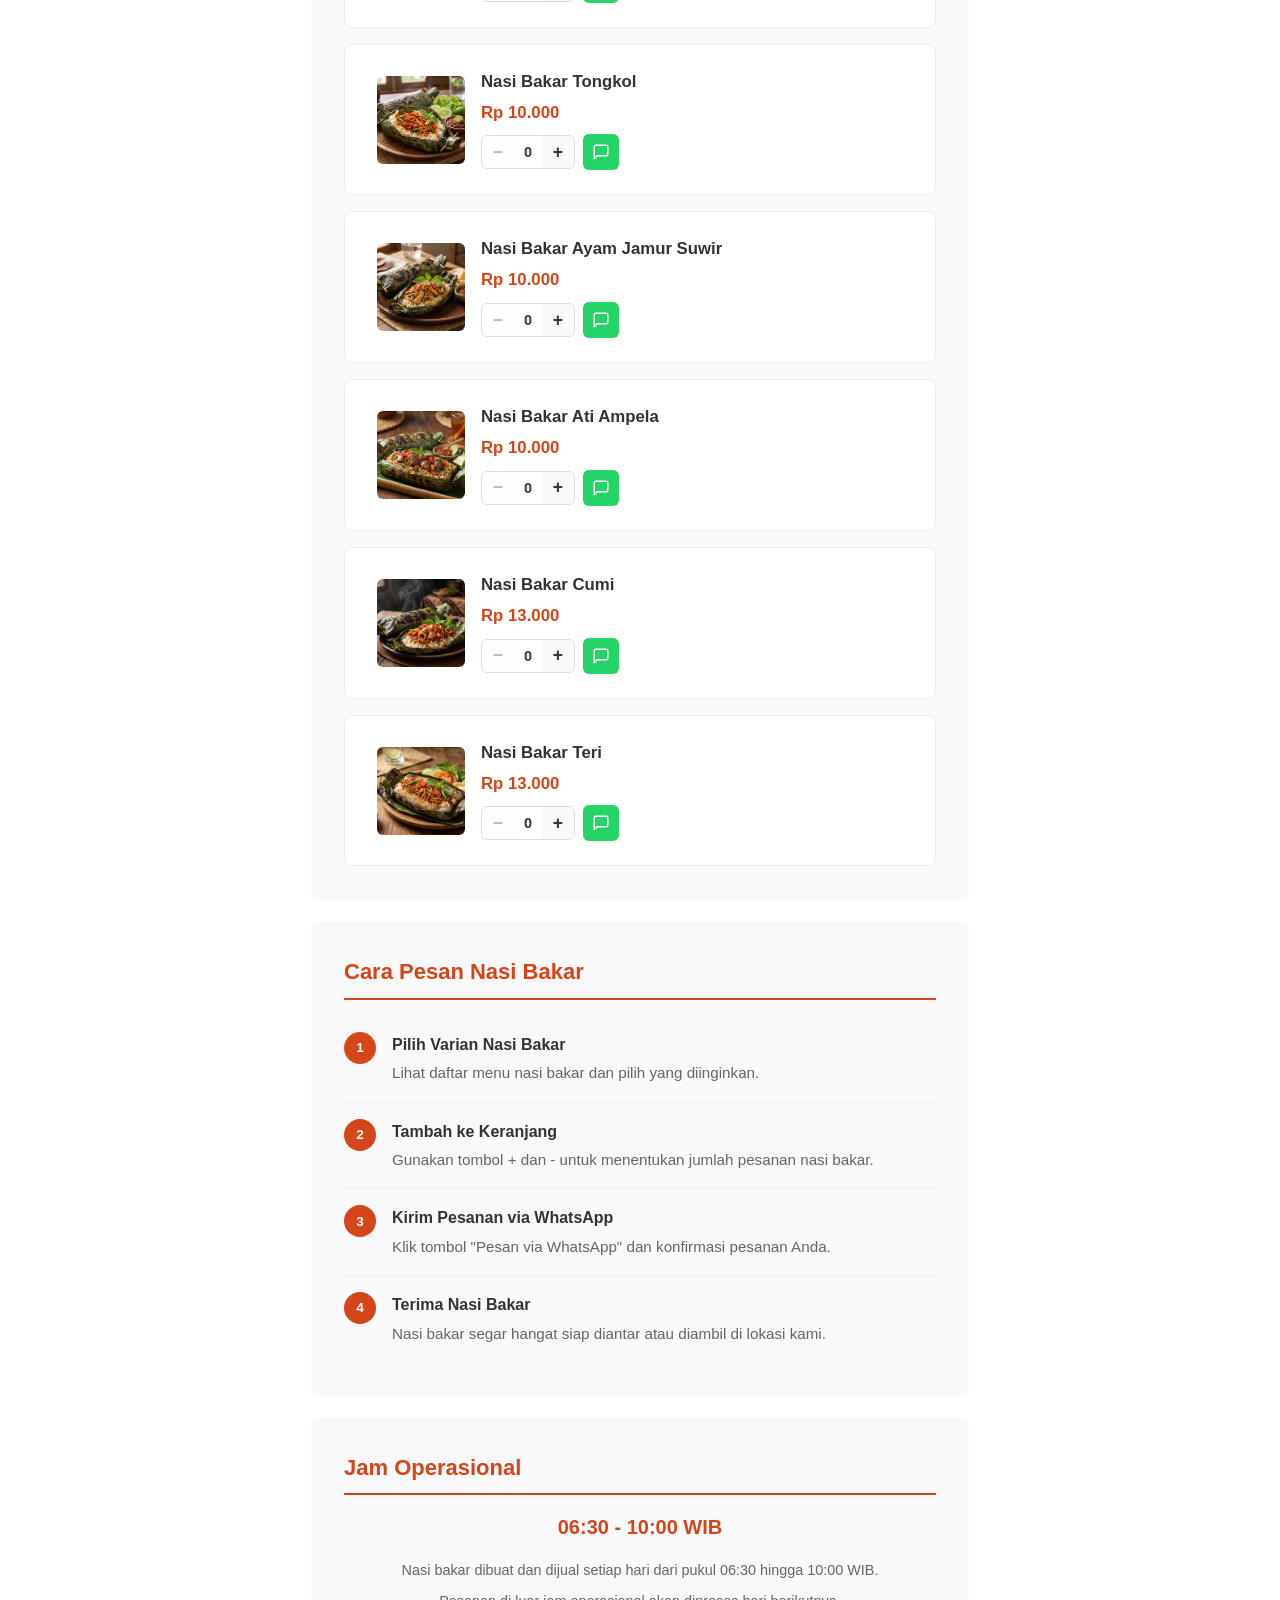
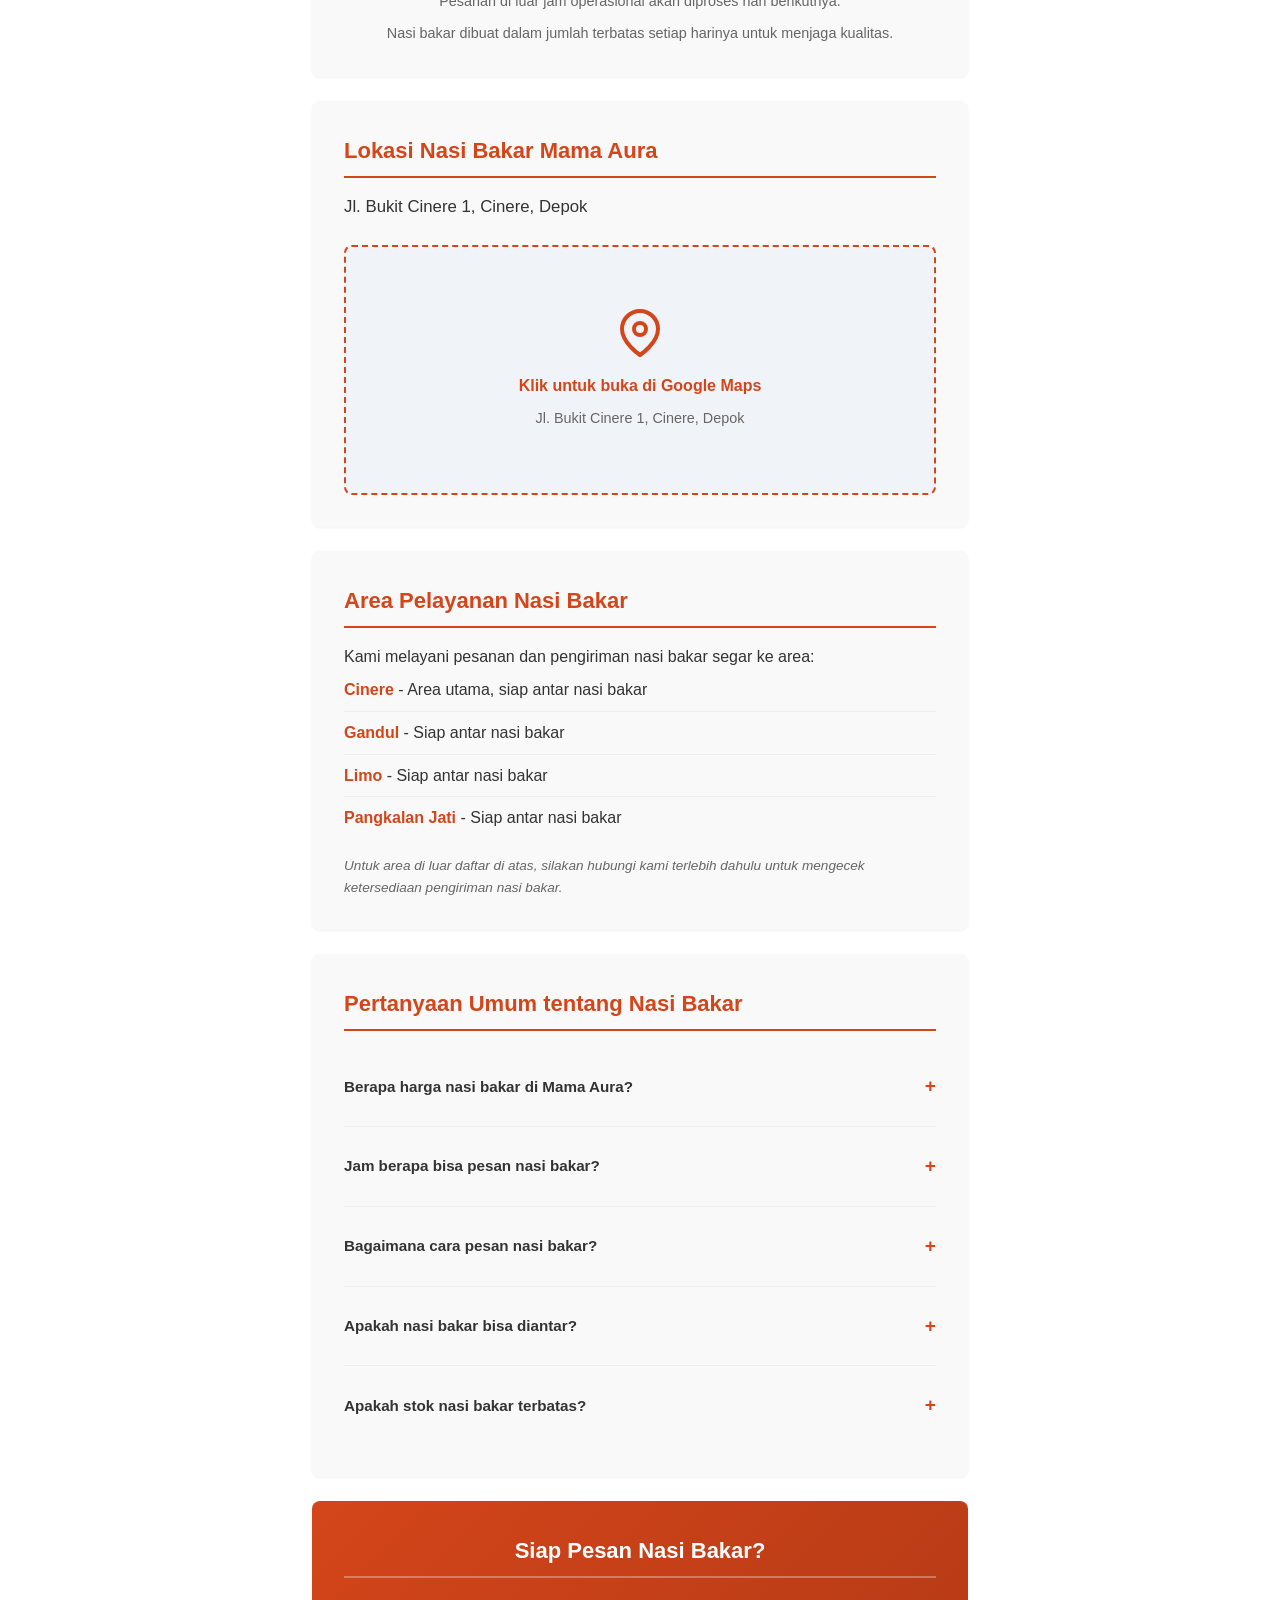
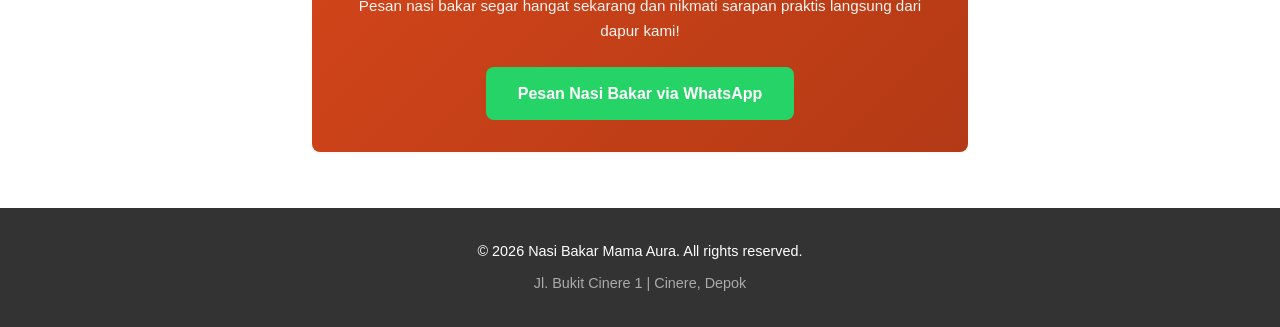
==== commit 98fda315: "Feat: tambah keranjang, perbaiki SEO, ganti alamat, SVG icons - Tambah fitur keranjang (+/-) di Menu" ====
--- a/index.html
+++ b/index.html
@@ -3,14 +3,26 @@
 <head>
     <meta charset="UTF-8">
     <meta name="viewport" content="width=device-width, initial-scale=1.0">
-    <meta name="description" content="Nasi Bakar Mama Aura - Nasi bakar segar setiap pagi di Cinere, Gandul, Limo, dan Pangkalan Jati. Pesan sekarang via WhatsApp!">
-    <meta name="keywords" content="Nasi Bakar Cinere, Nasi Bakar Gandul, Nasi Bakar Limo, Nasi Bakar Pangkalan Jati, Nasi Bakar Mama Aura">
+    <title>Nasi Bakar Mama Aura | Jual Nasi Bakar Segar Cinere, Gandul, Limo, Pangkalan Jati</title>
+    <meta name="description" content="Nasi Bakar Mama Aura - Jual nasi bakar segar setiap pagi di Cinere, Gandul, Limo, dan Pangkalan Jati, Depok. Nasi bakar ayam suwir, tongkol, cumi, teri. Pesan sekarang via WhatsApp!">
+    <meta name="keywords" content="nasi bakar cinere, nasi bakar gandul, nasi bakar limo, nasi bakar pangkalan jati, nasi bakar mama aura, jual nasi bakar depok, nasi bakar segar, nasi bakar hangat, sarapan cinere, nasi bakar enak depok">
     <meta name="author" content="Nasi Bakar Mama Aura">
-    <meta property="og:title" content="Nasi Bakar Mama Aura">
-    <meta property="og:description" content="Nasi bakar segar setiap pagi. Pesan sekarang via WhatsApp!">
+    <meta name="robots" content="index, follow">
+    <link rel="canonical" href="https://bule2365.github.io/nasi-bakar/">
+
+    <meta property="og:title" content="Nasi Bakar Mama Aura | Nasi Bakar Segar Cinere, Gandul, Limo">
+    <meta property="og:description" content="Nasi bakar segar setiap pagi. Pesan sekarang via WhatsApp! Mulai Rp 10.000.">
     <meta property="og:type" content="website">
-    <meta property="og:image" content="assets/images/nasiBakar-ayamSuwir.jpg">
-    <title>Nasi Bakar Mama Aura | Nasi Bakar Segar Cinere, Gandul, Limo</title>
+    <meta property="og:url" content="https://bule2365.github.io/nasi-bakar/">
+    <meta property="og:image" content="https://bule2365.github.io/nasi-bakar/assets/images/nasiBakar-ayamSuwir.jpg">
+    <meta property="og:locale" content="id_ID">
+    <meta property="og:site_name" content="Nasi Bakar Mama Aura">
+
+    <meta name="twitter:card" content="summary_large_image">
+    <meta name="twitter:title" content="Nasi Bakar Mama Aura">
+    <meta name="twitter:description" content="Nasi bakar segar setiap pagi. Pesan sekarang via WhatsApp!">
+    <meta name="twitter:image" content="https://bule2365.github.io/nasi-bakar/assets/images/nasiBakar-ayamSuwir.jpg">
+
     <link rel="stylesheet" href="style.css">
 
     <script type="application/ld+json">
@@ -18,18 +30,32 @@
         "@context": "https://schema.org",
         "@type": "FoodEstablishment",
         "name": "Nasi Bakar Mama Aura",
-        "description": "Nasi bakar segar setiap pagi dengan berbagai varian isian.",
+        "description": "Jual nasi bakar segar setiap pagi dengan berbagai varian isian: ayam suwir, tongkol, cumi, teri. Bumbu khas, harga terjangkau.",
+        "url": "https://bule2365.github.io/nasi-bakar/",
         "address": {
             "@type": "PostalAddress",
-            "streetAddress": "Jl. Pangkalan Jati Baru No. 58",
+            "streetAddress": "Jl. Bukit Cinere 1",
             "addressLocality": "Cinere",
             "addressRegion": "Depok",
             "addressCountry": "ID"
         },
-        "areaServed": ["Cinere", "Gandul", "Limo", "Pangkalan Jati"],
+        "geo": {
+            "@type": "GeoCoordinates",
+            "latitude": -6.334712,
+            "longitude": 106.787392
+        },
+        "hasMap": "https://www.google.com/maps/search/?api=1&query=-6.334712,106.787392",
+        "areaServed": [
+            { "@type": "City", "name": "Cinere, Depok" },
+            { "@type": "City", "name": "Gandul, Depok" },
+            { "@type": "City", "name": "Limo, Depok" },
+            { "@type": "City", "name": "Pangkalan Jati, Depok" }
+        ],
+        "servesCuisine": "Nasi Bakar",
         "openingHours": "Mo-Su 06:30-10:00",
         "priceRange": "Rp 10.000 - Rp 13.000",
-        "telephone": "+6281310283191"
+        "telephone": "+6281310283191",
+        "sameAs": []
     }
     </script>
 </head>
@@ -41,7 +67,7 @@
     <header>
         <nav class="header-nav">
             <h1>Nasi Bakar Mama Aura</h1>
-            <a href="https://wa.me/6281310283191?text=Halo%2C%20saya%20ingin%20pesan%20Nasi%20Bakar%20Mama%20Aura" class="header-cta" target="_blank" rel="noopener noreferrer">
+            <a href="https://wa.me/6281310283191?text=Halo%2C%20saya%20ingin%20pesan%20nasi%20bakar" class="header-cta" target="_blank" rel="noopener noreferrer">
                 Pesan via WhatsApp
             </a>
         </nav>
@@ -50,87 +76,117 @@
     <!-- Hero Section -->
     <section id="hero" class="hero">
         <p class="hero-tagline">Nasi Bakar Hangat, Fresh Setiap Pagi</p>
-        <p class="hero-desc">Nasi bakar dengan isian ayam suwir, tongkol, cumi, dan teri. Dibuat setiap pagi dengan bahan segar pilihan.</p>
+        <p class="hero-desc">Nasi bakar segar dengan isian ayam suwir, tongkol, cumi, dan teri. Dibuat setiap pagi dengan bahan pilihan. Cocok untuk sarapan praktis di Cinere, Gandul, Limo, dan Pangkalan Jati.</p>
         <div class="hero-info">
-            <span class="hero-badge">6 Menu</span>
+            <span class="hero-badge">6 Varian Nasi Bakar</span>
             <span class="hero-badge">Mulai Rp10.000</span>
             <span class="hero-badge">06:30 - 10:00 WIB</span>
         </div>
-        <p class="hero-stock">Stok terbatas setiap hari!</p>
-        <a href="https://wa.me/6281310283191?text=Halo%2C%20saya%20ingin%20pesan%20Nasi%20Bakar%20Mama%20Aura" class="hero-cta" target="_blank" rel="noopener noreferrer">
-            Pesan via WhatsApp
+        <p class="hero-stock">Stok nasi bakar terbatas setiap hari!</p>
+        <a href="https://wa.me/6281310283191?text=Halo%2C%20saya%20ingin%20pesan%20nasi%20bakar" class="hero-cta" target="_blank" rel="noopener noreferrer">
+            Pesan Nasi Bakar via WhatsApp
         </a>
     </section>
 
     <main>
 
-        <!-- Tentang Mama Aura -->
+        <!-- Tentang Nasi Bakar Mama Aura -->
         <section id="tentang">
-            <h2>Tentang Mama Aura</h2>
-            <p>Nasi Bakar Mama Aura adalah usaha kuliner rumahan yang berlokasi di Cinere. Kami mulai berjualan sejak tahun 2020 dengan satu tujuan: menyediakan nasi bakar enak, segar, dan terjangkau untuk warga sekitar.</p>
-            <p>Setiap nasi bakar dibuat dengan penuh cinta menggunakan bahan-bahan segar pilihan. Dari ayam suwir, tongkol, cumi, hingga teri, semuanya dimasak dengan bumbu khas yang bikin nagih.</p>
-        </section>
-
-        <!-- Keunggulan Kami -->
+            <h2>Tentang Nasi Bakar Mama Aura</h2>
+            <p>Nasi Bakar Mama Aura adalah usaha kuliner rumahan yang berlokasi di Cinere, Depok. Kami mulai berjualan nasi bakar sejak tahun 2020 dengan satu tujuan: menyediakan nasi bakar enak, segar, dan terjangkau untuk warga sekitar Cinere, Gandul, Limo, dan Pangkalan Jati.</p>
+            <p>Setiap nasi bakar dibuat dengan penuh cinta menggunakan bahan-bahan segar pilihan. Dari nasi bakar ayam suwir, nasi bakar tongkol, nasi bakar cumi, hingga nasi bakar teri, semuanya dimasak dengan bumbu khas yang bikin nagih.</p>
+        </section>
+
+        <!-- Keunggulan Nasi Bakar Kami -->
         <section id="keunggulan">
-            <h2>Keunggulan Kami</h2>
+            <h2>Keunggulan Nasi Bakar Kami</h2>
             <div class="trust-grid">
                 <div class="trust-item">
-                    <span class="trust-icon">🍳</span>
+                    <div class="trust-icon">
+                        <svg width="40" height="40" viewBox="0 0 24 24" fill="none" stroke="currentColor" stroke-width="1.5" stroke-linecap="round" stroke-linejoin="round" aria-hidden="true">
+                            <path d="M12 2c.5 2.5 2 4.5 2 7a4 4 0 1 1-8 0c0-2.5 1.5-4.5 2-7 2 2.5 3 4 4 4z"></path>
+                            <path d="M12 22v-3"></path>
+                        </svg>
+                    </div>
                     <h3>Dibuat Setiap Pagi</h3>
-                    <p>Nasi bakar dibuat fresh setiap pagi, bukan dari stok kemarin.</p>
+                    <p>Nasi bakar segar dibuat fresh setiap pagi, bukan dari stok kemarin.</p>
                 </div>
                 <div class="trust-item">
-                    <span class="trust-icon">🌶️</span>
+                    <div class="trust-icon">
+                        <svg width="40" height="40" viewBox="0 0 24 24" fill="none" stroke="currentColor" stroke-width="1.5" stroke-linecap="round" stroke-linejoin="round" aria-hidden="true">
+                            <path d="M12 2a7 7 0 0 1 7 7c0 5-7 13-7 13S5 14 5 9a7 7 0 0 1 7-7z"></path>
+                            <path d="M9 9h.01"></path>
+                            <path d="M15 9h.01"></path>
+                        </svg>
+                    </div>
                     <h3>Bumbu Khas</h3>
                     <p>Resep turun temurun dengan bumbu pilihan yang kaya rempah.</p>
                 </div>
                 <div class="trust-item">
-                    <span class="trust-icon">📦</span>
+                    <div class="trust-icon">
+                        <svg width="40" height="40" viewBox="0 0 24 24" fill="none" stroke="currentColor" stroke-width="1.5" stroke-linecap="round" stroke-linejoin="round" aria-hidden="true">
+                            <path d="M22 11.08V12a10 10 0 1 1-5.93-9.14"></path>
+                            <polyline points="22 4 12 14.01 9 11.01"></polyline>
+                        </svg>
+                    </div>
                     <h3>Praktis & Mudah</h3>
-                    <p>Cukup pesan via WhatsApp, nasi bakar siap diantar atau diambil.</p>
-                </div>
-            </div>
-        </section>
-
-        <!-- Menu Kami -->
+                    <p>Pesan nasi bakar via WhatsApp, siap diantar atau diambil ke lokasi Anda.</p>
+                </div>
+            </div>
+        </section>
+
+        <!-- Menu Nasi Bakar Kami -->
         <section id="menu">
-            <h2>Menu Kami</h2>
+            <h2>Menu Nasi Bakar Kami</h2>
+            <p class="section-desc">Pilih nasi bakar favorit Anda. Tambahkan ke keranjang untuk pesan sekaligus, atau pesan langsung satu per satu.</p>
             <div id="menu-list">
-                <!-- Menu items dirender oleh JavaScript dari data.js -->
-            </div>
-        </section>
-
-        <!-- Cara Pemesanan -->
+                <!-- Menu items dirender oleh JavaScript -->
+            </div>
+
+            <!-- Cart Summary -->
+            <div id="cart-summary" class="cart-summary" style="display:none;">
+                <h3>Keranjang Pesanan</h3>
+                <div id="cart-items" class="cart-items"></div>
+                <div class="cart-total">
+                    <span>Total</span>
+                    <span id="cart-total-harga" class="cart-total-price">Rp 0</span>
+                </div>
+                <a id="cart-wa-btn" href="#" class="cart-wa-btn" target="_blank" rel="noopener noreferrer">
+                    Pesan via WhatsApp
+                </a>
+            </div>
+        </section>
+
+        <!-- Cara Pesan Nasi Bakar -->
         <section id="cara-pesan">
-            <h2>Cara Pemesanan</h2>
+            <h2>Cara Pesan Nasi Bakar</h2>
             <ol class="steps-list">
                 <li>
                     <span class="step-number">1</span>
                     <div class="step-content">
-                        <strong>Pilih Menu</strong>
-                        <p>Lihat daftar menu dan pilih nasi bakar yang diinginkan.</p>
+                        <strong>Pilih Varian Nasi Bakar</strong>
+                        <p>Lihat daftar menu nasi bakar dan pilih yang diinginkan.</p>
                     </div>
                 </li>
                 <li>
                     <span class="step-number">2</span>
                     <div class="step-content">
-                        <strong>Klik "Pesan"</strong>
-                        <p>Tekan tombol pesan pada menu pilihan Anda.</p>
+                        <strong>Tambah ke Keranjang</strong>
+                        <p>Gunakan tombol + dan - untuk menentukan jumlah pesanan nasi bakar.</p>
                     </div>
                 </li>
                 <li>
                     <span class="step-number">3</span>
                     <div class="step-content">
-                        <strong>Kirim via WhatsApp</strong>
-                        <p>Konfirmasi pesanan Anda melalui chat WhatsApp.</p>
+                        <strong>Kirim Pesanan via WhatsApp</strong>
+                        <p>Klik tombol "Pesan via WhatsApp" dan konfirmasi pesanan Anda.</p>
                     </div>
                 </li>
                 <li>
                     <span class="step-number">4</span>
                     <div class="step-content">
-                        <strong>Terima Pesanan</strong>
-                        <p>Nasi bakar segar siap diantar atau diambil.</p>
+                        <strong>Terima Nasi Bakar</strong>
+                        <p>Nasi bakar segar hangat siap diantar atau diambil di lokasi kami.</p>
                     </div>
                 </li>
             </ol>
@@ -140,69 +196,70 @@
         <section id="jam-operasional">
             <h2>Jam Operasional</h2>
             <div class="hours-info">
-                <p class="hours-time">🕐 06:30 - 10:00 WIB</p>
+                <p class="hours-time">06:30 - 10:00 WIB</p>
+                <p class="hours-note">Nasi bakar dibuat dan dijual setiap hari dari pukul 06:30 hingga 10:00 WIB.</p>
                 <p class="hours-note">Pesanan di luar jam operasional akan diproses hari berikutnya.</p>
-                <p class="hours-note">Produk dibuat dalam jumlah terbatas setiap harinya untuk menjaga kualitas.</p>
+                <p class="hours-note">Nasi bakar dibuat dalam jumlah terbatas setiap harinya untuk menjaga kualitas.</p>
             </div>
         </section>
 
         <!-- Lokasi Kami -->
         <section id="lokasi">
-            <h2>Lokasi Kami</h2>
-            <p class="lokasi-alamat">📍 Jl. Pangkalan Jati Baru No. 58, Cinere, Depok</p>
+            <h2>Lokasi Nasi Bakar Mama Aura</h2>
+            <p class="lokasi-alamat">Jl. Bukit Cinere 1, Cinere, Depok</p>
             <a
-                href="https://www.google.com/maps/search/?api=1&query=Jl.+Pangkalan+Jati+Baru+No.+58+Cinere+Depok"
+                href="https://www.google.com/maps/search/?api=1&query=-6.334712,106.787392"
                 target="_blank"
                 rel="noopener noreferrer"
                 class="map-link"
-                title="Buka di Google Maps">
+                title="Buka lokasi Nasi Bakar Mama Aura di Google Maps">
                 <div class="map-placeholder">
                     <svg xmlns="http://www.w3.org/2000/svg" width="48" height="48" viewBox="0 0 24 24" fill="none" stroke="currentColor" stroke-width="2" stroke-linecap="round" stroke-linejoin="round" aria-hidden="true">
                         <path d="M21 10c0 7-9 13-9 13s-9-6-9-13a9 9 0 0 1 18 0z"></path>
                         <circle cx="12" cy="10" r="3"></circle>
                     </svg>
                     <p>Klik untuk buka di Google Maps</p>
-                    <span>Jl. Pangkalan Jati Baru No. 58</span>
+                    <span>Jl. Bukit Cinere 1, Cinere, Depok</span>
                 </div>
             </a>
         </section>
 
         <!-- Area Pelayanan -->
         <section id="area-pelayanan">
-            <h2>Area Pelayanan Kami</h2>
-            <p>Kami melayani pengiriman nasi bakar segar ke area sekitar Cinere dan sekitarnya:</p>
+            <h2>Area Pelayanan Nasi Bakar</h2>
+            <p>Kami melayani pesanan dan pengiriman nasi bakar segar ke area:</p>
             <ul class="area-list">
-                <li>📍 <strong>Cinere</strong> - Area utama pelayanan</li>
-                <li>📍 <strong>Gandul</strong> - Siap antar</li>
-                <li>📍 <strong>Limo</strong> - Siap antar</li>
-                <li>📍 <strong>Pangkalan Jati</strong> - Siap antar</li>
+                <li><strong>Cinere</strong> - Area utama, siap antar nasi bakar</li>
+                <li><strong>Gandul</strong> - Siap antar nasi bakar</li>
+                <li><strong>Limo</strong> - Siap antar nasi bakar</li>
+                <li><strong>Pangkalan Jati</strong> - Siap antar nasi bakar</li>
             </ul>
-            <p class="area-note">Untuk area di luar daftar di atas, silakan hubungi kami terlebih dahulu.</p>
+            <p class="area-note">Untuk area di luar daftar di atas, silakan hubungi kami terlebih dahulu untuk mengecek ketersediaan pengiriman nasi bakar.</p>
         </section>
 
         <!-- FAQ -->
         <section id="faq">
-            <h2>Pertanyaan Umum</h2>
+            <h2>Pertanyaan Umum tentang Nasi Bakar</h2>
             <div class="faq-list">
                 <details>
-                    <summary>Berapa harga nasi bakar?</summary>
-                    <p>Harga mulai dari Rp 10.000 untuk varian ayam suwir, tongkol, ayam jamur suwir, dan ati ampela. Untuk varian cumi dan teri, harganya Rp 13.000.</p>
-                </details>
-                <details>
-                    <summary>Jam berapa bisa pesan?</summary>
-                    <p>Kami beroperasi setiap hari dari pukul 06:30 hingga 10:00 WIB. Pesanan di luar jam operasional akan diproses hari berikutnya.</p>
-                </details>
-                <details>
-                    <summary>Bagaimana cara pesan?</summary>
-                    <p>Cukup pilih menu yang diinginkan, klik tombol "Pesan via WhatsApp", lalu konfirmasi pesanan Anda melalui chat.</p>
-                </details>
-                <details>
-                    <summary>Apakah bisa pengiriman?</summary>
-                    <p>Ya, kami melayani pengiriman ke area Cinere, Gandul, Limo, dan Pangkalan Jati. Silakan hubungi kami untuk detail pengiriman.</p>
-                </details>
-                <details>
-                    <summary>Apakah stok setiap hari terbatas?</summary>
-                    <p>Ya, nasi bakar dibuat dalam jumlah terbatas setiap harinya untuk menjaga kesegaran dan kualitas rasa.</p>
+                    <summary>Berapa harga nasi bakar di Mama Aura?</summary>
+                    <p>Harga nasi bakar mulai dari Rp 10.000 untuk varian nasi bakar ayam suwir, nasi bakar tongkol, nasi bakar ayam jamur suwir, dan nasi bakar ati ampela. Untuk varian nasi bakar cumi harganya Rp 13.000.</p>
+                </details>
+                <details>
+                    <summary>Jam berapa bisa pesan nasi bakar?</summary>
+                    <p>Nasi bakar Mama Aura beroperasi setiap hari dari pukul 06:30 hingga 10:00 WIB. Pesanan di luar jam operasional akan diproses hari berikutnya.</p>
+                </details>
+                <details>
+                    <summary>Bagaimana cara pesan nasi bakar?</summary>
+                    <p>Cukup pilih varian nasi bakar yang diinginkan, tambahkan ke keranjang, lalu klik tombol "Pesan via WhatsApp". Konfirmasi pesanan Anda melalui chat WhatsApp.</p>
+                </details>
+                <details>
+                    <summary>Apakah nasi bakar bisa diantar?</summary>
+                    <p>Ya, kami melayani pengiriman nasi bakar ke area Cinere, Gandul, Limo, dan Pangkalan Jati. Silakan hubungi kami untuk detail pengiriman.</p>
+                </details>
+                <details>
+                    <summary>Apakah stok nasi bakar terbatas?</summary>
+                    <p>Ya, nasi bakar dibuat dalam jumlah terbatas setiap harinya untuk menjaga kesegaran dan kualitas rasa nasi bakar.</p>
                 </details>
             </div>
         </section>
@@ -210,9 +267,9 @@
         <!-- CTA Final -->
         <section id="cta-final" class="cta-final">
             <h2>Siap Pesan Nasi Bakar?</h2>
-            <p>Pesan sekarang dan nikmati nasi bakar segar hangat langsung dari dapur kami!</p>
-            <a href="https://wa.me/6281310283191?text=Halo%2C%20saya%20ingin%20pesan%20Nasi%20Bakar%20Mama%20Aura" class="cta-final-btn" target="_blank" rel="noopener noreferrer">
-                Pesan via WhatsApp
+            <p>Pesan nasi bakar segar hangat sekarang dan nikmati sarapan praktis langsung dari dapur kami!</p>
+            <a href="https://wa.me/6281310283191?text=Halo%2C%20saya%20ingin%20pesan%20nasi%20bakar" class="cta-final-btn" target="_blank" rel="noopener noreferrer">
+                Pesan Nasi Bakar via WhatsApp
             </a>
         </section>
 
@@ -221,7 +278,7 @@
     <!-- Footer -->
     <footer>
         <p>&copy; 2026 Nasi Bakar Mama Aura. All rights reserved.</p>
-        <p>Jl. Pangkalan Jati Baru No. 58 | Cinere, Depok</p>
+        <p>Jl. Bukit Cinere 1 | Cinere, Depok</p>
     </footer>
 
     <script src="data.js"></script>
--- a/style.css
+++ b/style.css
@@ -165,7 +165,7 @@
     font-size: 0.95rem;
     margin-bottom: var(--space-lg);
     opacity: 0.95;
-    max-width: 450px;
+    max-width: 480px;
     margin-left: auto;
     margin-right: auto;
 }
@@ -235,6 +235,13 @@
     font-weight: 600;
 }
 
+.section-desc {
+    font-size: 0.9rem;
+    color: var(--color-text-secondary);
+    margin-bottom: var(--space-md);
+    margin-top: calc(-1 * var(--space-sm));
+}
+
 /* ==========================================
    TENTANG
    ========================================== */
@@ -268,9 +275,15 @@
 }
 
 .trust-icon {
-    font-size: 2rem;
-    display: block;
-    margin-bottom: var(--space-sm);
+    display: flex;
+    align-items: center;
+    justify-content: center;
+    width: 56px;
+    height: 56px;
+    margin: 0 auto var(--space-sm);
+    background-color: rgba(212, 69, 26, 0.1);
+    border-radius: 50%;
+    color: var(--color-primary);
 }
 
 .trust-item h3 {
@@ -336,19 +349,154 @@
     margin-bottom: var(--space-sm);
 }
 
-.btn-pesan {
-    display: inline-block;
+.menu-card-actions {
+    display: flex;
+    align-items: center;
+    gap: var(--space-sm);
+}
+
+/* Quantity Controls */
+.qty-controls {
+    display: flex;
+    align-items: center;
+    gap: 0;
+    border: 1px solid var(--color-border-medium);
+    border-radius: var(--radius-md);
+    overflow: hidden;
+}
+
+.btn-qty {
+    width: 32px;
+    height: 32px;
+    border: none;
+    background-color: var(--color-bg-section);
+    color: var(--color-text);
+    font-size: 1.1rem;
+    cursor: pointer;
+    display: flex;
+    align-items: center;
+    justify-content: center;
+    transition: background-color 0.15s ease;
+    font-weight: 600;
+}
+
+.btn-qty:hover:not(:disabled) {
+    background-color: var(--color-primary);
+    color: #fff;
+}
+
+.btn-qty:disabled {
+    opacity: 0.35;
+    cursor: not-allowed;
+}
+
+.qty-display {
+    min-width: 28px;
+    text-align: center;
+    font-weight: 600;
+    font-size: 0.9rem;
+    padding: 0 var(--space-xs);
+    background-color: #fff;
+    height: 32px;
+    line-height: 32px;
+}
+
+/* Single Item WhatsApp Button */
+.btn-pesan-single {
+    display: flex;
+    align-items: center;
+    justify-content: center;
+    width: 36px;
+    height: 36px;
     background-color: var(--color-whatsapp);
     color: #fff;
-    padding: var(--space-sm) var(--space-md);
     border-radius: var(--radius-md);
-    font-weight: 600;
-    font-size: 0.8rem;
     transition: background-color 0.2s ease, transform 0.2s ease;
-    white-space: nowrap;
-}
-
-.btn-pesan:hover {
+    flex-shrink: 0;
+}
+
+.btn-pesan-single:hover {
+    background-color: var(--color-whatsapp-dark);
+    transform: translateY(-1px);
+}
+
+/* ==========================================
+   CART SUMMARY
+   ========================================== */
+
+.cart-summary {
+    margin-top: var(--space-lg);
+    padding: var(--space-lg);
+    background-color: var(--color-bg-card);
+    border: 2px solid var(--color-primary);
+    border-radius: var(--radius-lg);
+}
+
+.cart-summary h3 {
+    font-size: 1rem;
+    color: var(--color-primary);
+    margin-bottom: var(--space-md);
+}
+
+.cart-items {
+    margin-bottom: var(--space-md);
+}
+
+.cart-item {
+    display: flex;
+    align-items: center;
+    padding: var(--space-sm) 0;
+    border-bottom: 1px solid var(--color-border-light);
+    font-size: 0.9rem;
+}
+
+.cart-item:last-child {
+    border-bottom: none;
+}
+
+.cart-item-name {
+    flex: 1;
+}
+
+.cart-item-qty {
+    margin: 0 var(--space-md);
+    color: var(--color-text-secondary);
+    font-weight: 500;
+}
+
+.cart-item-price {
+    font-weight: 600;
+    color: var(--color-text);
+}
+
+.cart-total {
+    display: flex;
+    align-items: center;
+    justify-content: space-between;
+    padding-top: var(--space-md);
+    border-top: 2px solid var(--color-primary);
+    margin-bottom: var(--space-md);
+    font-weight: 600;
+}
+
+.cart-total-price {
+    color: var(--color-primary);
+    font-size: 1.1rem;
+}
+
+.cart-wa-btn {
+    display: block;
+    text-align: center;
+    background-color: var(--color-whatsapp);
+    color: #fff;
+    padding: 0.875rem;
+    border-radius: var(--radius-lg);
+    font-weight: 600;
+    font-size: 1rem;
+    transition: background-color 0.2s ease, transform 0.2s ease;
+}
+
+.cart-wa-btn:hover {
     background-color: var(--color-whatsapp-dark);
     transform: translateY(-1px);
 }
@@ -547,7 +695,7 @@
 }
 
 .faq-list details[open] summary::after {
-    content: '−';
+    content: '\2212';
 }
 
 .faq-list details p {
@@ -716,7 +864,7 @@
 
     .hero-desc {
         font-size: 1.1rem;
-        max-width: 500px;
+        max-width: 520px;
     }
 
     .hero-badge {
@@ -772,11 +920,6 @@
         font-size: 1.05rem;
     }
 
-    .btn-pesan {
-        padding: 0.6rem var(--space-lg);
-        font-size: 0.85rem;
-    }
-
     .step-content strong {
         font-size: 1rem;
     }
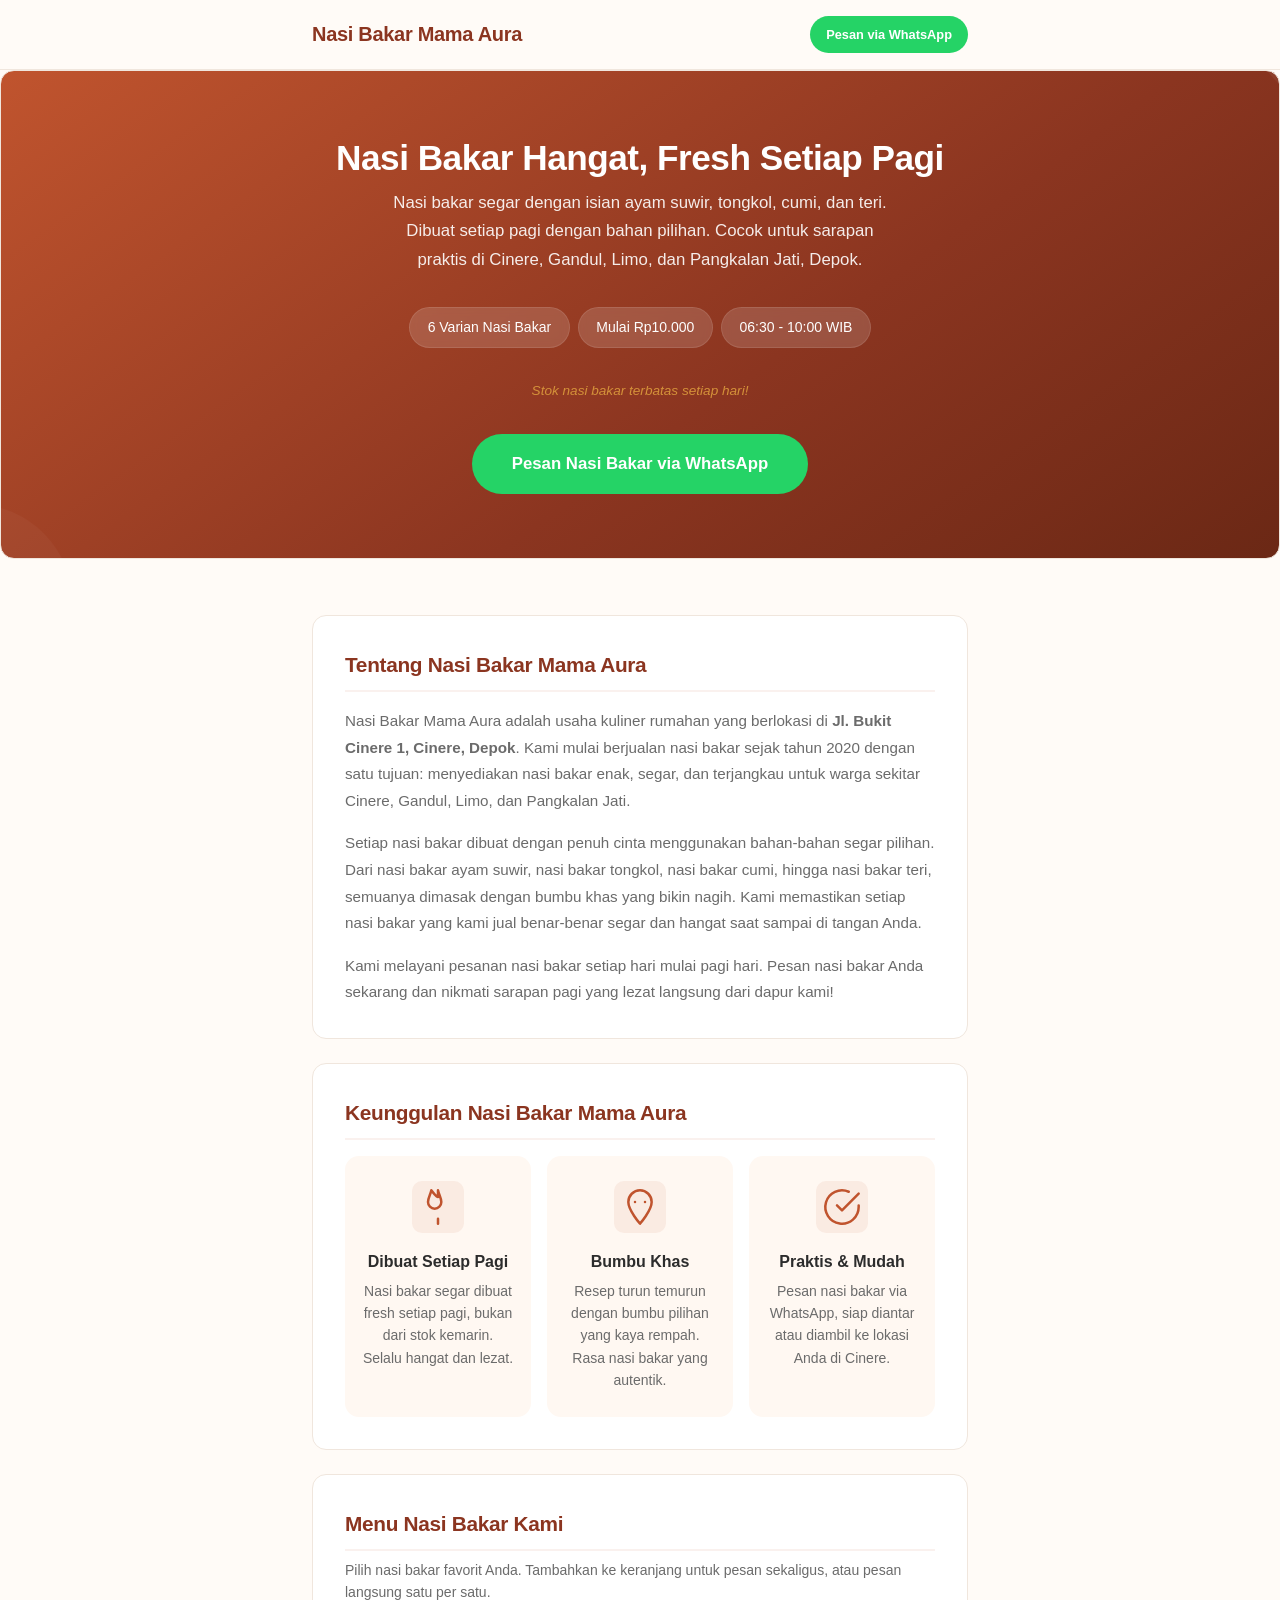
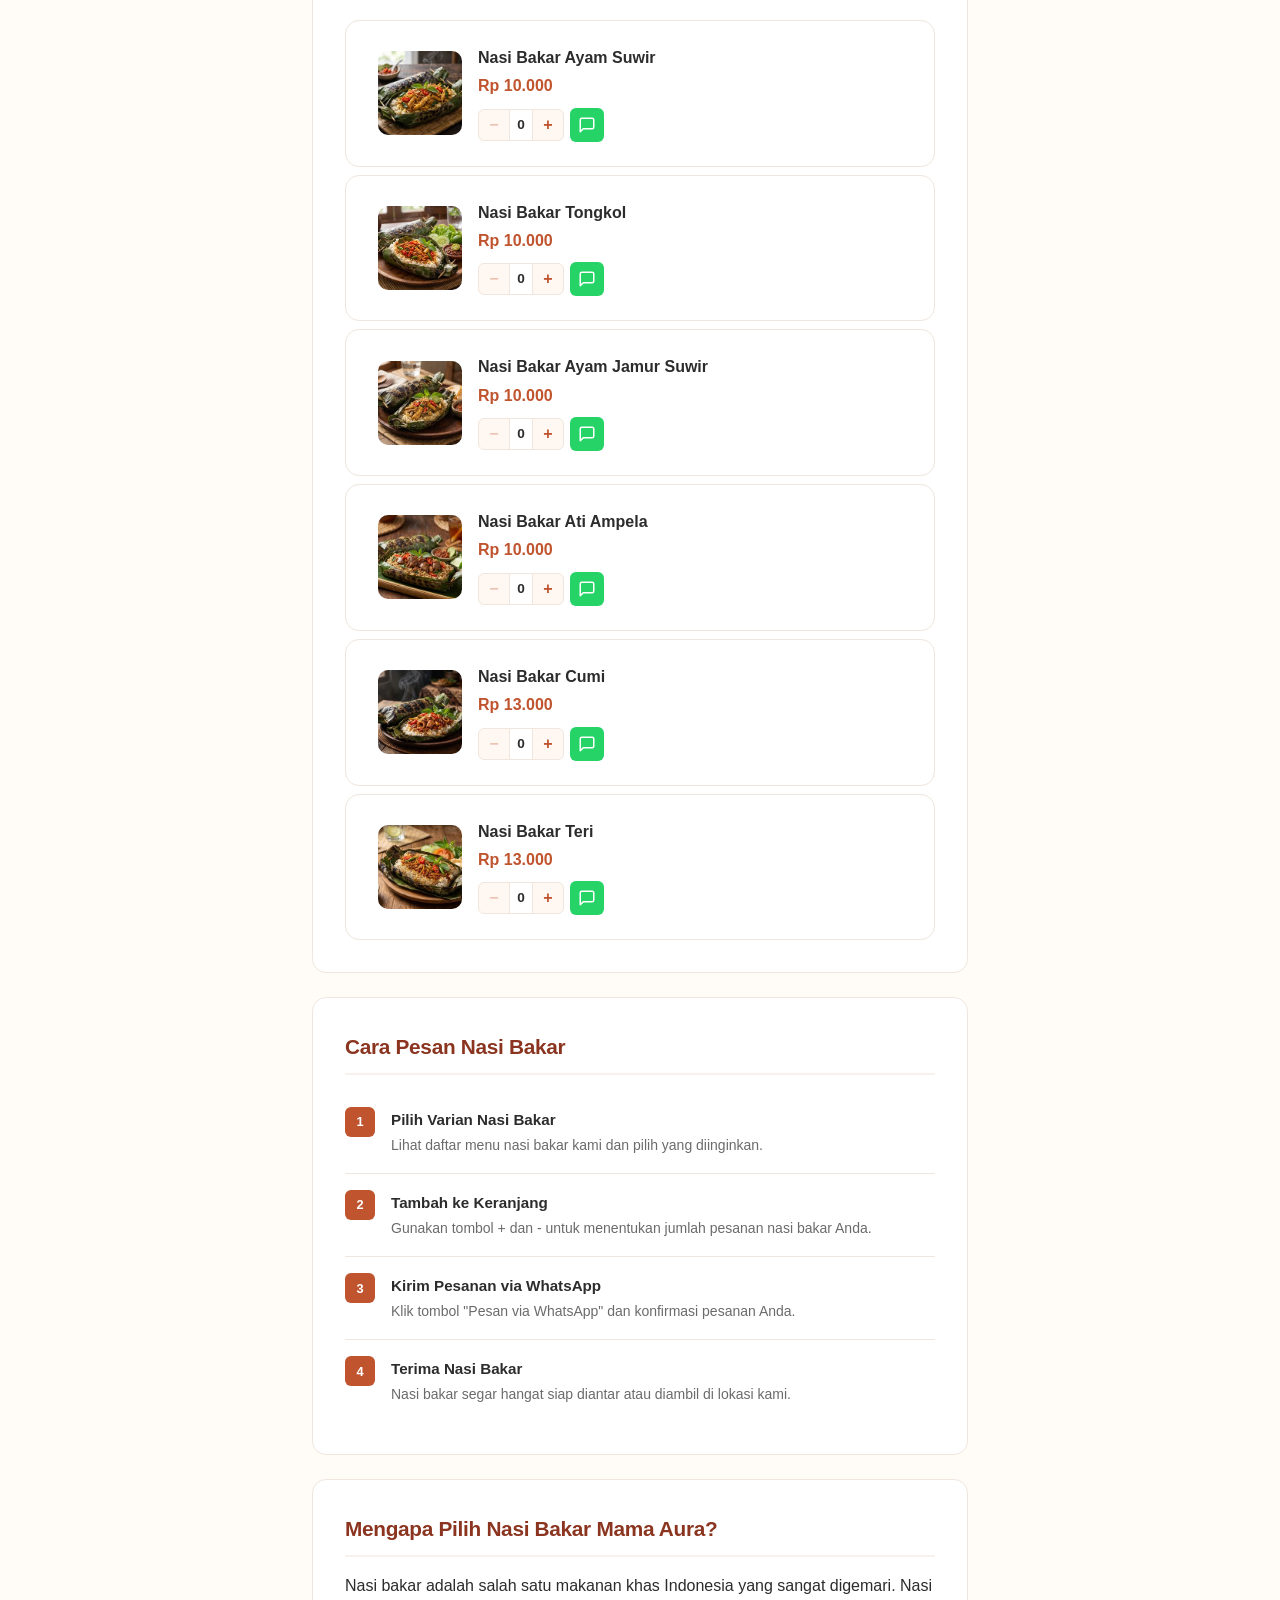
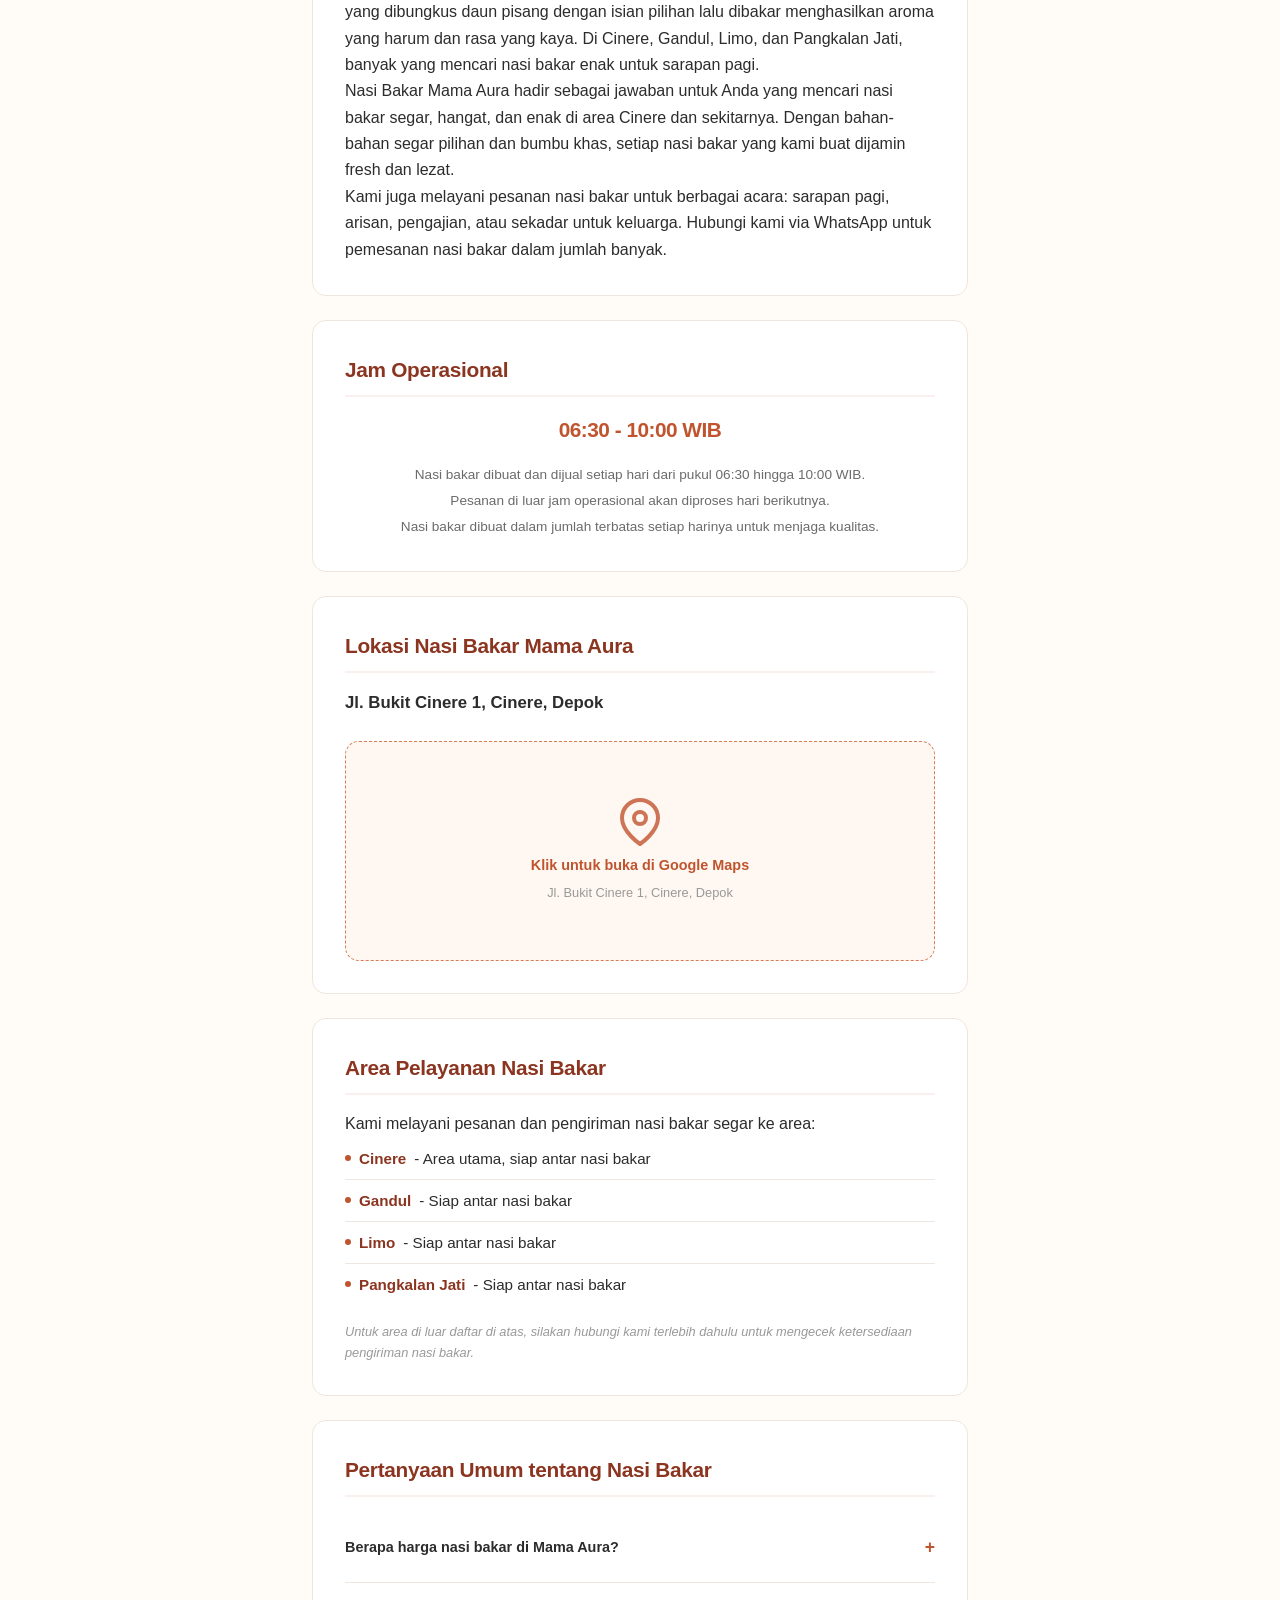
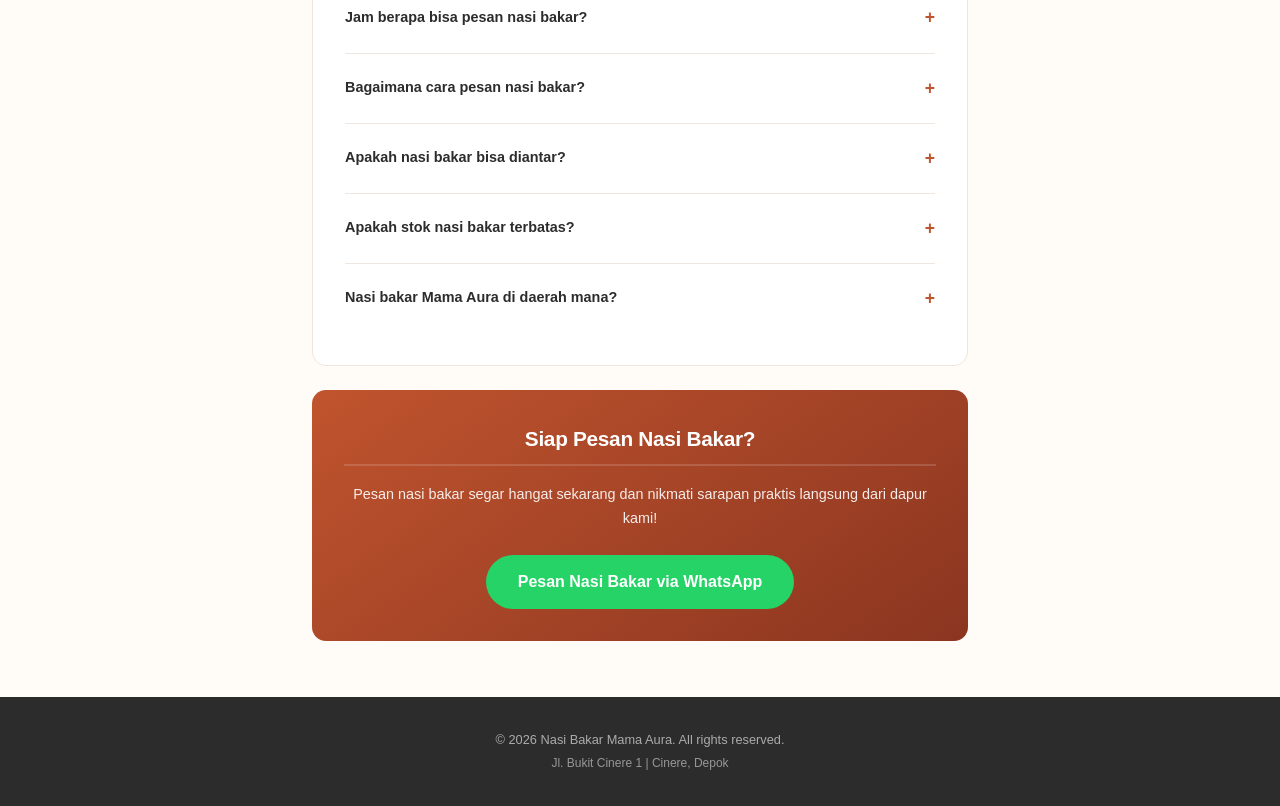
==== commit ee528729: "Redesign UI warm color palette + SEO optimization - New warm terracotta/amber color palette matching" ====
--- a/index.html
+++ b/index.html
@@ -3,28 +3,32 @@
 <head>
     <meta charset="UTF-8">
     <meta name="viewport" content="width=device-width, initial-scale=1.0">
-    <title>Nasi Bakar Mama Aura | Jual Nasi Bakar Segar Cinere, Gandul, Limo, Pangkalan Jati</title>
-    <meta name="description" content="Nasi Bakar Mama Aura - Jual nasi bakar segar setiap pagi di Cinere, Gandul, Limo, dan Pangkalan Jati, Depok. Nasi bakar ayam suwir, tongkol, cumi, teri. Pesan sekarang via WhatsApp!">
-    <meta name="keywords" content="nasi bakar cinere, nasi bakar gandul, nasi bakar limo, nasi bakar pangkalan jati, nasi bakar mama aura, jual nasi bakar depok, nasi bakar segar, nasi bakar hangat, sarapan cinere, nasi bakar enak depok">
+    <title>Nasi Bakar Mama Aura | Jual Nasi Bakar Segar Cinere, Gandul, Limo, Pangkalan Jati - Depok</title>
+    <meta name="description" content="Nasi Bakar Mama Aura - Jual nasi bakar segar setiap pagi di Cinere, Gandul, Limo, dan Pangkalan Jati, Depok. Nasi bakar ayam suwir, tongkol, cumi, teri dengan bumbu khas. Pesan sekarang via WhatsApp! Mulai Rp 10.000.">
+    <meta name="keywords" content="nasi bakar cinere, nasi bakar gandul, nasi bakar limo, nasi bakar pangkalan jati, nasi bakar mama aura, jual nasi bakar depok, nasi bakar segar cinere, nasi bakar hangat, sarapan cinere depok, nasi bakar enak depok, nasi bakar murah depok, sarapan pagi cinere, nasi bakar ayam suwir, nasi bakar tongkol, nasi bakar cumi, nasi bakar teri, jual nasi bakar cinere, pesan nasi bakar online depok">
     <meta name="author" content="Nasi Bakar Mama Aura">
-    <meta name="robots" content="index, follow">
+    <meta name="robots" content="index, follow, max-snippet:-1, max-image-preview:large">
     <link rel="canonical" href="https://bule2365.github.io/nasi-bakar/">
 
-    <meta property="og:title" content="Nasi Bakar Mama Aura | Nasi Bakar Segar Cinere, Gandul, Limo">
-    <meta property="og:description" content="Nasi bakar segar setiap pagi. Pesan sekarang via WhatsApp! Mulai Rp 10.000.">
+    <!-- Open Graph -->
+    <meta property="og:title" content="Nasi Bakar Mama Aura | Nasi Bakar Segar Cinere, Gandul, Limo - Depok">
+    <meta property="og:description" content="Nasi bakar segar setiap pagi di Cinere, Gandul, Limo. Pesan via WhatsApp! Mulai Rp 10.000.">
     <meta property="og:type" content="website">
     <meta property="og:url" content="https://bule2365.github.io/nasi-bakar/">
     <meta property="og:image" content="https://bule2365.github.io/nasi-bakar/assets/images/nasiBakar-ayamSuwir.jpg">
     <meta property="og:locale" content="id_ID">
     <meta property="og:site_name" content="Nasi Bakar Mama Aura">
-
+    <meta property="og:updated_time" content="2026-07-21T07:00:00+07:00">
+
+    <!-- Twitter Card -->
     <meta name="twitter:card" content="summary_large_image">
-    <meta name="twitter:title" content="Nasi Bakar Mama Aura">
-    <meta name="twitter:description" content="Nasi bakar segar setiap pagi. Pesan sekarang via WhatsApp!">
+    <meta name="twitter:title" content="Nasi Bakar Mama Aura - Jual Nasi Bakar Segar Cinere, Depok">
+    <meta name="twitter:description" content="Nasi bakar segar setiap pagi. Pesan via WhatsApp! Mulai Rp 10.000.">
     <meta name="twitter:image" content="https://bule2365.github.io/nasi-bakar/assets/images/nasiBakar-ayamSuwir.jpg">
 
     <link rel="stylesheet" href="style.css">
 
+    <!-- Schema.org: FoodEstablishment -->
     <script type="application/ld+json">
     {
         "@context": "https://schema.org",
@@ -32,6 +36,7 @@
         "name": "Nasi Bakar Mama Aura",
         "description": "Jual nasi bakar segar setiap pagi dengan berbagai varian isian: ayam suwir, tongkol, cumi, teri. Bumbu khas, harga terjangkau.",
         "url": "https://bule2365.github.io/nasi-bakar/",
+        "image": "https://bule2365.github.io/nasi-bakar/assets/images/nasiBakar-ayamSuwir.jpg",
         "address": {
             "@type": "PostalAddress",
             "streetAddress": "Jl. Bukit Cinere 1",
@@ -55,7 +60,87 @@
         "openingHours": "Mo-Su 06:30-10:00",
         "priceRange": "Rp 10.000 - Rp 13.000",
         "telephone": "+6281310283191",
-        "sameAs": []
+        "sameAs": [],
+        "aggregateRating": {
+            "@type": "AggregateRating",
+            "ratingValue": "4.8",
+            "bestRating": "5",
+            "reviewCount": "50"
+        }
+    }
+    </script>
+
+    <!-- Schema.org: BreadcrumbList -->
+    <script type="application/ld+json">
+    {
+        "@context": "https://schema.org",
+        "@type": "BreadcrumbList",
+        "itemListElement": [
+            {
+                "@type": "ListItem",
+                "position": 1,
+                "name": "Beranda",
+                "item": "https://bule2365.github.io/nasi-bakar/"
+            }
+        ]
+    }
+    </script>
+
+    <!-- Schema.org: FAQPage -->
+    <script type="application/ld+json">
+    {
+        "@context": "https://schema.org",
+        "@type": "FAQPage",
+        "mainEntity": [
+            {
+                "@type": "Question",
+                "name": "Berapa harga nasi bakar di Mama Aura?",
+                "acceptedAnswer": {
+                    "@type": "Answer",
+                    "text": "Harga nasi bakar mulai dari Rp 10.000 untuk varian nasi bakar ayam suwir, nasi bakar tongkol, nasi bakar ayam jamur suwir, dan nasi bakar ati ampela. Untuk varian nasi bakar cumi dan teri harganya Rp 13.000."
+                }
+            },
+            {
+                "@type": "Question",
+                "name": "Jam berapa bisa pesan nasi bakar?",
+                "acceptedAnswer": {
+                    "@type": "Answer",
+                    "text": "Nasi bakar Mama Aura beroperasi setiap hari dari pukul 06:30 hingga 10:00 WIB. Pesanan di luar jam operasional akan diproses hari berikutnya."
+                }
+            },
+            {
+                "@type": "Question",
+                "name": "Bagaimana cara pesan nasi bakar?",
+                "acceptedAnswer": {
+                    "@type": "Answer",
+                    "text": "Cukup pilih varian nasi bakar yang diinginkan, tambahkan ke keranjang, lalu klik tombol 'Pesan via WhatsApp'. Konfirmasi pesanan Anda melalui chat WhatsApp."
+                }
+            },
+            {
+                "@type": "Question",
+                "name": "Apakah nasi bakar bisa diantar?",
+                "acceptedAnswer": {
+                    "@type": "Answer",
+                    "text": "Ya, kami melayani pengiriman nasi bakar ke area Cinere, Gandul, Limo, dan Pangkalan Jati, Depok. Silakan hubungi kami untuk detail pengiriman."
+                }
+            },
+            {
+                "@type": "Question",
+                "name": "Apakah stok nasi bakar terbatas?",
+                "acceptedAnswer": {
+                    "@type": "Answer",
+                    "text": "Ya, nasi bakar dibuat dalam jumlah terbatas setiap harinya untuk menjaga kesegaran dan kualitas rasa nasi bakar."
+                }
+            },
+            {
+                "@type": "Question",
+                "name": "Nasi bakar Mama Aura di daerah mana?",
+                "acceptedAnswer": {
+                    "@type": "Answer",
+                    "text": "Nasi Bakar Mama Aura berlokasi di Jl. Bukit Cinere 1, Cinere, Depok. Melayani pesanan nasi bakar untuk area Cinere, Gandul, Limo, dan Pangkalan Jati."
+                }
+            }
+        ]
     }
     </script>
 </head>
@@ -76,7 +161,7 @@
     <!-- Hero Section -->
     <section id="hero" class="hero">
         <p class="hero-tagline">Nasi Bakar Hangat, Fresh Setiap Pagi</p>
-        <p class="hero-desc">Nasi bakar segar dengan isian ayam suwir, tongkol, cumi, dan teri. Dibuat setiap pagi dengan bahan pilihan. Cocok untuk sarapan praktis di Cinere, Gandul, Limo, dan Pangkalan Jati.</p>
+        <p class="hero-desc">Nasi bakar segar dengan isian ayam suwir, tongkol, cumi, dan teri. Dibuat setiap pagi dengan bahan pilihan. Cocok untuk sarapan praktis di Cinere, Gandul, Limo, dan Pangkalan Jati, Depok.</p>
         <div class="hero-info">
             <span class="hero-badge">6 Varian Nasi Bakar</span>
             <span class="hero-badge">Mulai Rp10.000</span>
@@ -93,13 +178,14 @@
         <!-- Tentang Nasi Bakar Mama Aura -->
         <section id="tentang">
             <h2>Tentang Nasi Bakar Mama Aura</h2>
-            <p>Nasi Bakar Mama Aura adalah usaha kuliner rumahan yang berlokasi di Cinere, Depok. Kami mulai berjualan nasi bakar sejak tahun 2020 dengan satu tujuan: menyediakan nasi bakar enak, segar, dan terjangkau untuk warga sekitar Cinere, Gandul, Limo, dan Pangkalan Jati.</p>
-            <p>Setiap nasi bakar dibuat dengan penuh cinta menggunakan bahan-bahan segar pilihan. Dari nasi bakar ayam suwir, nasi bakar tongkol, nasi bakar cumi, hingga nasi bakar teri, semuanya dimasak dengan bumbu khas yang bikin nagih.</p>
+            <p>Nasi Bakar Mama Aura adalah usaha kuliner rumahan yang berlokasi di <strong>Jl. Bukit Cinere 1, Cinere, Depok</strong>. Kami mulai berjualan nasi bakar sejak tahun 2020 dengan satu tujuan: menyediakan nasi bakar enak, segar, dan terjangkau untuk warga sekitar Cinere, Gandul, Limo, dan Pangkalan Jati.</p>
+            <p>Setiap nasi bakar dibuat dengan penuh cinta menggunakan bahan-bahan segar pilihan. Dari nasi bakar ayam suwir, nasi bakar tongkol, nasi bakar cumi, hingga nasi bakar teri, semuanya dimasak dengan bumbu khas yang bikin nagih. Kami memastikan setiap nasi bakar yang kami jual benar-benar segar dan hangat saat sampai di tangan Anda.</p>
+            <p>Kami melayani pesanan nasi bakar setiap hari mulai pagi hari. Pesan nasi bakar Anda sekarang dan nikmati sarapan pagi yang lezat langsung dari dapur kami!</p>
         </section>
 
         <!-- Keunggulan Nasi Bakar Kami -->
         <section id="keunggulan">
-            <h2>Keunggulan Nasi Bakar Kami</h2>
+            <h2>Keunggulan Nasi Bakar Mama Aura</h2>
             <div class="trust-grid">
                 <div class="trust-item">
                     <div class="trust-icon">
@@ -109,7 +195,7 @@
                         </svg>
                     </div>
                     <h3>Dibuat Setiap Pagi</h3>
-                    <p>Nasi bakar segar dibuat fresh setiap pagi, bukan dari stok kemarin.</p>
+                    <p>Nasi bakar segar dibuat fresh setiap pagi, bukan dari stok kemarin. Selalu hangat dan lezat.</p>
                 </div>
                 <div class="trust-item">
                     <div class="trust-icon">
@@ -120,7 +206,7 @@
                         </svg>
                     </div>
                     <h3>Bumbu Khas</h3>
-                    <p>Resep turun temurun dengan bumbu pilihan yang kaya rempah.</p>
+                    <p>Resep turun temurun dengan bumbu pilihan yang kaya rempah. Rasa nasi bakar yang autentik.</p>
                 </div>
                 <div class="trust-item">
                     <div class="trust-icon">
@@ -130,7 +216,7 @@
                         </svg>
                     </div>
                     <h3>Praktis & Mudah</h3>
-                    <p>Pesan nasi bakar via WhatsApp, siap diantar atau diambil ke lokasi Anda.</p>
+                    <p>Pesan nasi bakar via WhatsApp, siap diantar atau diambil ke lokasi Anda di Cinere.</p>
                 </div>
             </div>
         </section>
@@ -165,14 +251,14 @@
                     <span class="step-number">1</span>
                     <div class="step-content">
                         <strong>Pilih Varian Nasi Bakar</strong>
-                        <p>Lihat daftar menu nasi bakar dan pilih yang diinginkan.</p>
+                        <p>Lihat daftar menu nasi bakar kami dan pilih yang diinginkan.</p>
                     </div>
                 </li>
                 <li>
                     <span class="step-number">2</span>
                     <div class="step-content">
                         <strong>Tambah ke Keranjang</strong>
-                        <p>Gunakan tombol + dan - untuk menentukan jumlah pesanan nasi bakar.</p>
+                        <p>Gunakan tombol + dan - untuk menentukan jumlah pesanan nasi bakar Anda.</p>
                     </div>
                 </li>
                 <li>
@@ -190,6 +276,14 @@
                     </div>
                 </li>
             </ol>
+        </section>
+
+        <!-- Mengapa Harus Nasi Bakar? -->
+        <section id="mengapa">
+            <h2>Mengapa Pilih Nasi Bakar Mama Aura?</h2>
+            <p>Nasi bakar adalah salah satu makanan khas Indonesia yang sangat digemari. Nasi yang dibungkus daun pisang dengan isian pilihan lalu dibakar menghasilkan aroma yang harum dan rasa yang kaya. Di Cinere, Gandul, Limo, dan Pangkalan Jati, banyak yang mencari nasi bakar enak untuk sarapan pagi.</p>
+            <p>Nasi Bakar Mama Aura hadir sebagai jawaban untuk Anda yang mencari nasi bakar segar, hangat, dan enak di area Cinere dan sekitarnya. Dengan bahan-bahan segar pilihan dan bumbu khas, setiap nasi bakar yang kami buat dijamin fresh dan lezat.</p>
+            <p>Kami juga melayani pesanan nasi bakar untuk berbagai acara: sarapan pagi, arisan, pengajian, atau sekadar untuk keluarga. Hubungi kami via WhatsApp untuk pemesanan nasi bakar dalam jumlah banyak.</p>
         </section>
 
         <!-- Jam Operasional -->
@@ -243,7 +337,7 @@
             <div class="faq-list">
                 <details>
                     <summary>Berapa harga nasi bakar di Mama Aura?</summary>
-                    <p>Harga nasi bakar mulai dari Rp 10.000 untuk varian nasi bakar ayam suwir, nasi bakar tongkol, nasi bakar ayam jamur suwir, dan nasi bakar ati ampela. Untuk varian nasi bakar cumi harganya Rp 13.000.</p>
+                    <p>Harga nasi bakar mulai dari Rp 10.000 untuk varian nasi bakar ayam suwir, nasi bakar tongkol, nasi bakar ayam jamur suwir, dan nasi bakar ati ampela. Untuk varian nasi bakar cumi dan teri harganya Rp 13.000.</p>
                 </details>
                 <details>
                     <summary>Jam berapa bisa pesan nasi bakar?</summary>
@@ -255,11 +349,15 @@
                 </details>
                 <details>
                     <summary>Apakah nasi bakar bisa diantar?</summary>
-                    <p>Ya, kami melayani pengiriman nasi bakar ke area Cinere, Gandul, Limo, dan Pangkalan Jati. Silakan hubungi kami untuk detail pengiriman.</p>
+                    <p>Ya, kami melayani pengiriman nasi bakar ke area Cinere, Gandul, Limo, dan Pangkalan Jati, Depok. Silakan hubungi kami untuk detail pengiriman.</p>
                 </details>
                 <details>
                     <summary>Apakah stok nasi bakar terbatas?</summary>
                     <p>Ya, nasi bakar dibuat dalam jumlah terbatas setiap harinya untuk menjaga kesegaran dan kualitas rasa nasi bakar.</p>
+                </details>
+                <details>
+                    <summary>Nasi bakar Mama Aura di daerah mana?</summary>
+                    <p>Nasi Bakar Mama Aura berlokasi di Jl. Bukit Cinere 1, Cinere, Depok. Melayani pesanan nasi bakar untuk area Cinere, Gandul, Limo, dan Pangkalan Jati.</p>
                 </details>
             </div>
         </section>
--- a/style.css
+++ b/style.css
@@ -1,22 +1,23 @@
 /* ==========================================
-   DESIGN TOKENS (CSS Custom Properties)
+   DESIGN TOKENS
    ========================================== */
 
 :root {
-    --color-primary: #d4451a;
-    --color-primary-dark: #b33a15;
-    --color-primary-light: #e8633f;
+    --color-primary: #C0542E;
+    --color-primary-dark: #8B3520;
+    --color-primary-light: #D97B56;
+    --color-primary-bg: rgba(192, 84, 46, 0.08);
+    --color-accent: #D4913A;
     --color-whatsapp: #25d366;
     --color-whatsapp-dark: #1da851;
-    --color-text: #333;
-    --color-text-secondary: #666;
+    --color-text: #2C2C2C;
+    --color-text-secondary: #6B6B6B;
     --color-text-muted: #999;
-    --color-bg: #fff;
-    --color-bg-section: #f9f9f9;
-    --color-bg-card: #fff;
-    --color-border-light: #eee;
-    --color-border-medium: #ddd;
-    --color-accent: #ffd700;
+    --color-bg: #FFFBF7;
+    --color-bg-section: #FFF8F2;
+    --color-bg-card: #FFFFFF;
+    --color-border: #F0E6DD;
+    --color-border-focus: var(--color-primary);
 
     --space-xs: 0.25rem;
     --space-sm: 0.5rem;
@@ -24,17 +25,21 @@
     --space-lg: 1.5rem;
     --space-xl: 2rem;
     --space-2xl: 3rem;
-
-    --font-family: -apple-system, BlinkMacSystemFont, 'Segoe UI', Roboto, Oxygen, Ubuntu, sans-serif;
-
-    --radius-sm: 4px;
-    --radius-md: 6px;
-    --radius-lg: 8px;
-    --radius-xl: 12px;
-
-    --shadow-sm: 0 1px 3px rgba(0, 0, 0, 0.05);
-    --shadow-md: 0 2px 8px rgba(0, 0, 0, 0.1);
-    --shadow-lg: 0 4px 12px rgba(0, 0, 0, 0.15);
+    --space-3xl: 4rem;
+
+    --font-family: 'Segoe UI', -apple-system, BlinkMacSystemFont, Roboto, 'Helvetica Neue', sans-serif;
+    --font-heading: 'Segoe UI', -apple-system, BlinkMacSystemFont, Roboto, 'Helvetica Neue', sans-serif;
+
+    --radius-sm: 6px;
+    --radius-md: 10px;
+    --radius-lg: 14px;
+    --radius-xl: 20px;
+    --radius-full: 9999px;
+
+    --shadow-xs: 0 1px 2px rgba(0, 0, 0, 0.04);
+    --shadow-sm: 0 1px 4px rgba(0, 0, 0, 0.06);
+    --shadow-md: 0 4px 12px rgba(0, 0, 0, 0.08);
+    --shadow-lg: 0 8px 24px rgba(0, 0, 0, 0.1);
 }
 
 /* ==========================================
@@ -52,14 +57,16 @@
 html {
     font-size: 16px;
     scroll-behavior: smooth;
-    scroll-padding-top: 4rem;
+    scroll-padding-top: 4.5rem;
 }
 
 body {
     font-family: var(--font-family);
-    line-height: 1.6;
+    line-height: 1.65;
     color: var(--color-text);
     background-color: var(--color-bg);
+    -webkit-font-smoothing: antialiased;
+    -moz-osx-font-smoothing: grayscale;
 }
 
 img {
@@ -91,6 +98,7 @@
     border-radius: var(--radius-md);
     z-index: 200;
     font-weight: 600;
+    font-size: 0.875rem;
 }
 
 .skip-link:focus {
@@ -105,8 +113,10 @@
     position: sticky;
     top: 0;
     z-index: 100;
-    background-color: var(--color-primary);
-    box-shadow: var(--shadow-md);
+    background-color: rgba(255, 251, 247, 0.92);
+    backdrop-filter: blur(12px);
+    -webkit-backdrop-filter: blur(12px);
+    border-bottom: 1px solid var(--color-border);
 }
 
 .header-nav {
@@ -119,27 +129,34 @@
 }
 
 .header-nav h1 {
-    font-size: 1.1rem;
-    font-weight: 600;
-    color: #fff;
-    letter-spacing: 0.5px;
+    font-size: 1.05rem;
+    font-weight: 700;
+    color: var(--color-primary-dark);
+    letter-spacing: -0.3px;
 }
 
 .header-cta {
-    display: inline-block;
-    background-color: #fff;
-    color: var(--color-primary);
-    padding: var(--space-sm) var(--space-md);
-    border-radius: var(--radius-lg);
+    display: inline-flex;
+    align-items: center;
+    gap: var(--space-xs);
+    background-color: var(--color-whatsapp);
+    color: #fff;
+    padding: 0.5rem 1rem;
+    border-radius: var(--radius-full);
     font-weight: 600;
     font-size: 0.8rem;
-    transition: transform 0.2s ease, box-shadow 0.2s ease;
+    transition: all 0.2s ease;
     white-space: nowrap;
 }
 
 .header-cta:hover {
+    background-color: var(--color-whatsapp-dark);
     transform: translateY(-1px);
-    box-shadow: var(--shadow-md);
+    box-shadow: 0 4px 12px rgba(37, 211, 102, 0.3);
+}
+
+.header-cta svg {
+    flex-shrink: 0;
 }
 
 /* ==========================================
@@ -147,27 +164,56 @@
    ========================================== */
 
 .hero {
-    background: linear-gradient(135deg, var(--color-primary) 0%, var(--color-primary-dark) 100%);
+    background: linear-gradient(145deg, var(--color-primary) 0%, var(--color-primary-dark) 60%, #6B2815 100%);
     color: #fff;
     text-align: center;
-    padding: var(--space-2xl) var(--space-md);
+    padding: var(--space-3xl) var(--space-md);
+    position: relative;
+    overflow: hidden;
+}
+
+.hero::before {
+    content: '';
+    position: absolute;
+    top: -50%;
+    right: -20%;
+    width: 300px;
+    height: 300px;
+    background: rgba(255, 255, 255, 0.05);
+    border-radius: 50%;
+}
+
+.hero::after {
+    content: '';
+    position: absolute;
+    bottom: -30%;
+    left: -10%;
+    width: 200px;
+    height: 200px;
+    background: rgba(255, 255, 255, 0.03);
+    border-radius: 50%;
 }
 
 .hero-tagline {
-    font-size: 1.5rem;
-    font-weight: 700;
+    font-size: 1.6rem;
+    font-weight: 800;
     margin-bottom: var(--space-sm);
-    text-transform: uppercase;
-    letter-spacing: 1px;
+    letter-spacing: -0.5px;
+    line-height: 1.3;
+    position: relative;
+    z-index: 1;
 }
 
 .hero-desc {
     font-size: 0.95rem;
-    margin-bottom: var(--space-lg);
-    opacity: 0.95;
-    max-width: 480px;
+    margin-bottom: var(--space-xl);
+    opacity: 0.9;
+    max-width: 460px;
     margin-left: auto;
     margin-right: auto;
+    line-height: 1.7;
+    position: relative;
+    z-index: 1;
 }
 
 .hero-info {
@@ -175,38 +221,52 @@
     flex-wrap: wrap;
     justify-content: center;
     gap: var(--space-sm);
-    margin-bottom: var(--space-lg);
+    margin-bottom: var(--space-xl);
+    position: relative;
+    z-index: 1;
 }
 
 .hero-badge {
-    background-color: rgba(255, 255, 255, 0.2);
-    padding: var(--space-xs) var(--space-md);
-    border-radius: 20px;
+    background-color: rgba(255, 255, 255, 0.15);
+    backdrop-filter: blur(4px);
+    padding: 0.4rem 0.9rem;
+    border-radius: var(--radius-full);
     font-size: 0.8rem;
     font-weight: 500;
+    border: 1px solid rgba(255, 255, 255, 0.1);
 }
 
 .hero-stock {
     font-size: 0.85rem;
     font-style: italic;
-    margin-bottom: var(--space-lg);
+    margin-bottom: var(--space-xl);
     color: var(--color-accent);
+    position: relative;
+    z-index: 1;
 }
 
 .hero-cta {
-    display: inline-block;
+    display: inline-flex;
+    align-items: center;
+    gap: var(--space-sm);
     background-color: var(--color-whatsapp);
     color: #fff;
-    padding: 0.875rem 2rem;
-    border-radius: var(--radius-lg);
-    font-weight: 600;
+    padding: 0.9rem 2rem;
+    border-radius: var(--radius-full);
+    font-weight: 700;
     font-size: 1rem;
-    transition: transform 0.2s ease, box-shadow 0.2s ease;
+    transition: all 0.25s ease;
+    position: relative;
+    z-index: 1;
 }
 
 .hero-cta:hover {
     transform: translateY(-2px);
-    box-shadow: 0 4px 16px rgba(37, 211, 102, 0.4);
+    box-shadow: 0 8px 24px rgba(37, 211, 102, 0.35);
+}
+
+.hero-cta svg {
+    flex-shrink: 0;
 }
 
 /* ==========================================
@@ -221,25 +281,28 @@
 section {
     margin-bottom: var(--space-lg);
     padding: var(--space-lg);
-    background-color: var(--color-bg-section);
+    background-color: var(--color-bg-card);
     border-radius: var(--radius-lg);
-    box-shadow: var(--shadow-sm);
+    border: 1px solid var(--color-border);
 }
 
 section h2 {
-    font-size: 1.125rem;
-    color: var(--color-primary);
+    font-family: var(--font-heading);
+    font-size: 1.1rem;
+    color: var(--color-primary-dark);
     margin-bottom: var(--space-md);
     padding-bottom: var(--space-sm);
-    border-bottom: 2px solid var(--color-primary);
-    font-weight: 600;
+    border-bottom: 2px solid var(--color-primary-bg);
+    font-weight: 700;
+    letter-spacing: -0.3px;
 }
 
 .section-desc {
-    font-size: 0.9rem;
+    font-size: 0.875rem;
     color: var(--color-text-secondary);
     margin-bottom: var(--space-md);
     margin-top: calc(-1 * var(--space-sm));
+    line-height: 1.6;
 }
 
 /* ==========================================
@@ -249,7 +312,8 @@
 #tentang p {
     margin-bottom: var(--space-md);
     font-size: 0.95rem;
-    color: #444;
+    color: var(--color-text-secondary);
+    line-height: 1.75;
 }
 
 #tentang p:last-child {
@@ -268,33 +332,42 @@
 
 .trust-item {
     text-align: center;
-    padding: var(--space-lg);
-    background-color: var(--color-bg-card);
+    padding: var(--space-lg) var(--space-md);
+    background-color: var(--color-bg-section);
     border-radius: var(--radius-lg);
-    border: 1px solid var(--color-border-light);
+    border: 1px solid transparent;
+    transition: all 0.25s ease;
+}
+
+.trust-item:hover {
+    border-color: var(--color-border);
+    transform: translateY(-2px);
+    box-shadow: var(--shadow-sm);
 }
 
 .trust-icon {
     display: flex;
     align-items: center;
     justify-content: center;
-    width: 56px;
-    height: 56px;
-    margin: 0 auto var(--space-sm);
-    background-color: rgba(212, 69, 26, 0.1);
-    border-radius: 50%;
+    width: 52px;
+    height: 52px;
+    margin: 0 auto var(--space-md);
+    background-color: var(--color-primary-bg);
+    border-radius: var(--radius-md);
     color: var(--color-primary);
 }
 
 .trust-item h3 {
-    font-size: 1rem;
+    font-size: 0.95rem;
     color: var(--color-text);
-    margin-bottom: var(--space-sm);
+    margin-bottom: var(--space-xs);
+    font-weight: 700;
 }
 
 .trust-item p {
-    font-size: 0.9rem;
+    font-size: 0.85rem;
     color: var(--color-text-secondary);
+    line-height: 1.6;
 }
 
 /* ==========================================
@@ -304,7 +377,7 @@
 #menu-list {
     display: flex;
     flex-direction: column;
-    gap: var(--space-md);
+    gap: var(--space-sm);
 }
 
 .menu-card {
@@ -314,18 +387,18 @@
     padding: var(--space-md);
     background-color: var(--color-bg-card);
     border-radius: var(--radius-lg);
-    border: 1px solid var(--color-border-light);
-    transition: border-color 0.2s ease, box-shadow 0.2s ease;
+    border: 1px solid var(--color-border);
+    transition: all 0.2s ease;
 }
 
 .menu-card:hover {
-    border-color: var(--color-primary);
-    box-shadow: var(--shadow-md);
+    border-color: var(--color-primary-light);
+    box-shadow: var(--shadow-sm);
 }
 
 .menu-card-image {
-    width: 72px;
-    height: 72px;
+    width: 68px;
+    height: 68px;
     object-fit: cover;
     border-radius: var(--radius-md);
     flex-shrink: 0;
@@ -338,46 +411,47 @@
 
 .menu-card-name {
     font-weight: 600;
-    font-size: 0.95rem;
-    margin-bottom: var(--space-xs);
+    font-size: 0.9rem;
+    margin-bottom: 2px;
+    color: var(--color-text);
 }
 
 .menu-card-price {
     color: var(--color-primary);
     font-weight: 700;
-    font-size: 0.95rem;
+    font-size: 0.9rem;
     margin-bottom: var(--space-sm);
 }
 
 .menu-card-actions {
     display: flex;
     align-items: center;
-    gap: var(--space-sm);
+    gap: 6px;
 }
 
 /* Quantity Controls */
 .qty-controls {
     display: flex;
     align-items: center;
-    gap: 0;
-    border: 1px solid var(--color-border-medium);
-    border-radius: var(--radius-md);
+    border: 1px solid var(--color-border);
+    border-radius: var(--radius-sm);
     overflow: hidden;
+    background: var(--color-bg-section);
 }
 
 .btn-qty {
-    width: 32px;
-    height: 32px;
+    width: 30px;
+    height: 30px;
     border: none;
-    background-color: var(--color-bg-section);
-    color: var(--color-text);
-    font-size: 1.1rem;
+    background: transparent;
+    color: var(--color-primary);
+    font-size: 1rem;
     cursor: pointer;
     display: flex;
     align-items: center;
     justify-content: center;
-    transition: background-color 0.15s ease;
-    font-weight: 600;
+    transition: all 0.15s ease;
+    font-weight: 700;
 }
 
 .btn-qty:hover:not(:disabled) {
@@ -386,19 +460,21 @@
 }
 
 .btn-qty:disabled {
-    opacity: 0.35;
+    opacity: 0.3;
     cursor: not-allowed;
 }
 
 .qty-display {
-    min-width: 28px;
+    min-width: 24px;
     text-align: center;
-    font-weight: 600;
-    font-size: 0.9rem;
-    padding: 0 var(--space-xs);
+    font-weight: 700;
+    font-size: 0.85rem;
+    color: var(--color-text);
     background-color: #fff;
-    height: 32px;
-    line-height: 32px;
+    height: 30px;
+    line-height: 30px;
+    border-left: 1px solid var(--color-border);
+    border-right: 1px solid var(--color-border);
 }
 
 /* Single Item WhatsApp Button */
@@ -406,12 +482,12 @@
     display: flex;
     align-items: center;
     justify-content: center;
-    width: 36px;
-    height: 36px;
+    width: 34px;
+    height: 34px;
     background-color: var(--color-whatsapp);
     color: #fff;
-    border-radius: var(--radius-md);
-    transition: background-color 0.2s ease, transform 0.2s ease;
+    border-radius: var(--radius-sm);
+    transition: all 0.2s ease;
     flex-shrink: 0;
 }
 
@@ -427,15 +503,16 @@
 .cart-summary {
     margin-top: var(--space-lg);
     padding: var(--space-lg);
-    background-color: var(--color-bg-card);
-    border: 2px solid var(--color-primary);
+    background-color: var(--color-bg-section);
+    border: 1px solid var(--color-border);
     border-radius: var(--radius-lg);
 }
 
 .cart-summary h3 {
-    font-size: 1rem;
-    color: var(--color-primary);
+    font-size: 0.95rem;
+    color: var(--color-primary-dark);
     margin-bottom: var(--space-md);
+    font-weight: 700;
 }
 
 .cart-items {
@@ -446,8 +523,8 @@
     display: flex;
     align-items: center;
     padding: var(--space-sm) 0;
-    border-bottom: 1px solid var(--color-border-light);
-    font-size: 0.9rem;
+    border-bottom: 1px solid var(--color-border);
+    font-size: 0.875rem;
 }
 
 .cart-item:last-child {
@@ -456,17 +533,20 @@
 
 .cart-item-name {
     flex: 1;
+    color: var(--color-text);
 }
 
 .cart-item-qty {
     margin: 0 var(--space-md);
-    color: var(--color-text-secondary);
+    color: var(--color-text-muted);
     font-weight: 500;
+    font-size: 0.8rem;
 }
 
 .cart-item-price {
     font-weight: 600;
     color: var(--color-text);
+    font-size: 0.875rem;
 }
 
 .cart-total {
@@ -474,7 +554,7 @@
     align-items: center;
     justify-content: space-between;
     padding-top: var(--space-md);
-    border-top: 2px solid var(--color-primary);
+    border-top: 2px solid var(--color-primary-bg);
     margin-bottom: var(--space-md);
     font-weight: 600;
 }
@@ -482,18 +562,22 @@
 .cart-total-price {
     color: var(--color-primary);
     font-size: 1.1rem;
+    font-weight: 800;
 }
 
 .cart-wa-btn {
-    display: block;
+    display: flex;
+    align-items: center;
+    justify-content: center;
+    gap: var(--space-sm);
     text-align: center;
     background-color: var(--color-whatsapp);
     color: #fff;
-    padding: 0.875rem;
-    border-radius: var(--radius-lg);
+    padding: 0.8rem;
+    border-radius: var(--radius-full);
     font-weight: 600;
-    font-size: 1rem;
-    transition: background-color 0.2s ease, transform 0.2s ease;
+    font-size: 0.95rem;
+    transition: all 0.2s ease;
 }
 
 .cart-wa-btn:hover {
@@ -514,7 +598,7 @@
     align-items: flex-start;
     gap: var(--space-md);
     padding: var(--space-md) 0;
-    border-bottom: 1px solid var(--color-border-light);
+    border-bottom: 1px solid var(--color-border);
 }
 
 .steps-list li:last-child {
@@ -523,26 +607,27 @@
 
 .step-number {
     flex-shrink: 0;
-    width: 32px;
-    height: 32px;
+    width: 30px;
+    height: 30px;
     background-color: var(--color-primary);
     color: #fff;
-    border-radius: 50%;
+    border-radius: var(--radius-sm);
     display: flex;
     align-items: center;
     justify-content: center;
     font-weight: 700;
-    font-size: 0.85rem;
+    font-size: 0.8rem;
 }
 
 .step-content strong {
     display: block;
-    margin-bottom: var(--space-xs);
-    font-size: 0.95rem;
+    margin-bottom: 2px;
+    font-size: 0.9rem;
+    color: var(--color-text);
 }
 
 .step-content p {
-    font-size: 0.9rem;
+    font-size: 0.85rem;
     color: var(--color-text-secondary);
 }
 
@@ -555,16 +640,17 @@
 }
 
 .hours-time {
-    font-size: 1.25rem;
-    font-weight: 700;
+    font-size: 1.3rem;
+    font-weight: 800;
     color: var(--color-primary);
     margin-bottom: var(--space-md);
+    letter-spacing: -0.5px;
 }
 
 .hours-note {
-    font-size: 0.9rem;
+    font-size: 0.85rem;
     color: var(--color-text-secondary);
-    margin-bottom: var(--space-sm);
+    margin-bottom: var(--space-xs);
 }
 
 .hours-note:last-child {
@@ -579,19 +665,19 @@
     font-size: 1rem;
     margin-bottom: var(--space-lg);
     color: var(--color-text);
-    font-weight: 500;
+    font-weight: 600;
 }
 
 .map-link {
     display: block;
     text-decoration: none;
     color: inherit;
-    transition: transform 0.2s ease, box-shadow 0.2s ease;
+    transition: all 0.2s ease;
 }
 
 .map-link:hover {
     transform: translateY(-2px);
-    box-shadow: var(--shadow-lg);
+    box-shadow: var(--shadow-md);
 }
 
 .map-placeholder {
@@ -600,33 +686,35 @@
     align-items: center;
     justify-content: center;
     padding: var(--space-xl);
-    background-color: #f0f4f8;
-    border: 2px dashed var(--color-primary);
+    background-color: var(--color-bg-section);
+    border: 1px dashed var(--color-primary-light);
     border-radius: var(--radius-lg);
-    min-height: 150px;
+    min-height: 140px;
     text-align: center;
-    transition: background-color 0.2s ease;
+    transition: all 0.2s ease;
 }
 
 .map-link:hover .map-placeholder {
-    background-color: #e8f0fe;
+    background-color: var(--color-primary-bg);
+    border-color: var(--color-primary);
 }
 
 .map-placeholder svg {
     color: var(--color-primary);
-    margin-bottom: var(--space-md);
+    margin-bottom: var(--space-sm);
+    opacity: 0.8;
 }
 
 .map-placeholder p {
     font-weight: 600;
-    font-size: 1rem;
+    font-size: 0.9rem;
     color: var(--color-primary);
-    margin-bottom: var(--space-sm);
+    margin-bottom: var(--space-xs);
 }
 
 .map-placeholder span {
-    font-size: 0.9rem;
-    color: var(--color-text-secondary);
+    font-size: 0.8rem;
+    color: var(--color-text-muted);
 }
 
 /* ==========================================
@@ -639,22 +727,35 @@
 
 .area-list li {
     padding: var(--space-sm) 0;
-    border-bottom: 1px solid var(--color-border-light);
-    font-size: 0.95rem;
+    border-bottom: 1px solid var(--color-border);
+    font-size: 0.9rem;
+    display: flex;
+    align-items: center;
+    gap: var(--space-sm);
 }
 
 .area-list li:last-child {
     border-bottom: none;
 }
 
+.area-list li::before {
+    content: '';
+    width: 6px;
+    height: 6px;
+    background-color: var(--color-primary);
+    border-radius: 50%;
+    flex-shrink: 0;
+}
+
 .area-list strong {
-    color: var(--color-primary);
+    color: var(--color-primary-dark);
+    font-weight: 600;
 }
 
 .area-note {
-    font-size: 0.85rem;
+    font-size: 0.8rem;
     font-style: italic;
-    color: var(--color-text-secondary);
+    color: var(--color-text-muted);
 }
 
 /* ==========================================
@@ -662,7 +763,7 @@
    ========================================== */
 
 .faq-list details {
-    border-bottom: 1px solid var(--color-border-light);
+    border-bottom: 1px solid var(--color-border);
     padding: var(--space-md) 0;
 }
 
@@ -672,14 +773,15 @@
 
 .faq-list summary {
     font-weight: 600;
-    font-size: 0.95rem;
+    font-size: 0.9rem;
     cursor: pointer;
-    padding: var(--space-sm) 0;
+    padding: var(--space-xs) 0;
     color: var(--color-text);
     list-style: none;
     display: flex;
     align-items: center;
     justify-content: space-between;
+    gap: var(--space-sm);
 }
 
 .faq-list summary::-webkit-details-marker {
@@ -688,10 +790,11 @@
 
 .faq-list summary::after {
     content: '+';
-    font-size: 1.2rem;
+    font-size: 1.1rem;
     color: var(--color-primary);
     font-weight: 700;
     transition: transform 0.2s ease;
+    flex-shrink: 0;
 }
 
 .faq-list details[open] summary::after {
@@ -700,7 +803,7 @@
 
 .faq-list details p {
     padding-top: var(--space-sm);
-    font-size: 0.9rem;
+    font-size: 0.85rem;
     color: var(--color-text-secondary);
     line-height: 1.7;
 }
@@ -711,35 +814,39 @@
 
 .cta-final {
     text-align: center;
-    background: linear-gradient(135deg, var(--color-primary) 0%, var(--color-primary-dark) 100%);
-    color: #fff;
+    background: linear-gradient(145deg, var(--color-primary) 0%, var(--color-primary-dark) 100%);
+    color: #fff;
+    border: none;
 }
 
 .cta-final h2 {
     color: #fff;
-    border-bottom-color: rgba(255, 255, 255, 0.3);
+    border-bottom-color: rgba(255, 255, 255, 0.15);
 }
 
 .cta-final p {
     margin-bottom: var(--space-lg);
-    font-size: 0.95rem;
-    opacity: 0.95;
+    font-size: 0.9rem;
+    opacity: 0.9;
+    line-height: 1.7;
 }
 
 .cta-final-btn {
-    display: inline-block;
+    display: inline-flex;
+    align-items: center;
+    gap: var(--space-sm);
     background-color: var(--color-whatsapp);
     color: #fff;
     padding: 0.875rem 2rem;
-    border-radius: var(--radius-lg);
-    font-weight: 600;
+    border-radius: var(--radius-full);
+    font-weight: 700;
     font-size: 1rem;
-    transition: transform 0.2s ease, box-shadow 0.2s ease;
+    transition: all 0.25s ease;
 }
 
 .cta-final-btn:hover {
     transform: translateY(-2px);
-    box-shadow: 0 4px 16px rgba(37, 211, 102, 0.4);
+    box-shadow: 0 8px 24px rgba(37, 211, 102, 0.35);
 }
 
 /* ==========================================
@@ -751,16 +858,22 @@
     color: #fff;
     text-align: center;
     padding: var(--space-lg) var(--space-md);
-    font-size: 0.85rem;
+    font-size: 0.8rem;
 }
 
 footer p {
-    margin-bottom: var(--space-sm);
+    margin-bottom: var(--space-xs);
+    opacity: 0.8;
+}
+
+footer p:first-child {
+    opacity: 0.6;
 }
 
 footer p:last-child {
     margin-bottom: 0;
-    color: #aaa;
+    opacity: 0.5;
+    font-size: 0.75rem;
 }
 
 /* ==========================================
@@ -773,20 +886,15 @@
     }
 
     .header-nav h1 {
-        font-size: 1.25rem;
-    }
-
-    .header-cta {
-        padding: var(--space-sm) var(--space-lg);
-        font-size: 0.85rem;
+        font-size: 1.15rem;
     }
 
     .hero {
-        padding: var(--space-2xl) var(--space-lg);
+        padding: var(--space-3xl) var(--space-lg);
     }
 
     .hero-tagline {
-        font-size: 1.75rem;
+        font-size: 1.85rem;
     }
 
     .hero-desc {
@@ -795,7 +903,7 @@
 
     .hero-badge {
         font-size: 0.85rem;
-        padding: var(--space-sm) var(--space-md);
+        padding: 0.45rem 1rem;
     }
 
     main {
@@ -807,7 +915,7 @@
     }
 
     section h2 {
-        font-size: 1.25rem;
+        font-size: 1.2rem;
     }
 
     .trust-grid {
@@ -815,24 +923,24 @@
     }
 
     .menu-card {
-        padding: var(--space-lg);
+        padding: var(--space-md) var(--space-lg);
     }
 
     .menu-card-image {
-        width: 80px;
-        height: 80px;
+        width: 76px;
+        height: 76px;
     }
 
     .menu-card-name {
-        font-size: 1rem;
+        font-size: 0.95rem;
     }
 
     .menu-card-price {
-        font-size: 1rem;
+        font-size: 0.95rem;
     }
 
     .map-placeholder {
-        min-height: 200px;
+        min-height: 180px;
     }
 }
 
@@ -846,34 +954,29 @@
     }
 
     .header-nav h1 {
-        font-size: 1.4rem;
-    }
-
-    .header-cta {
-        padding: var(--space-sm) var(--space-xl);
-        font-size: 0.9rem;
+        font-size: 1.25rem;
     }
 
     .hero {
-        padding: var(--space-2xl) var(--space-xl);
+        padding: var(--space-3xl) var(--space-xl);
     }
 
     .hero-tagline {
-        font-size: 2rem;
+        font-size: 2.2rem;
     }
 
     .hero-desc {
-        font-size: 1.1rem;
+        font-size: 1.05rem;
         max-width: 520px;
     }
 
     .hero-badge {
-        font-size: 0.9rem;
-        padding: 0.5rem 1rem;
+        font-size: 0.875rem;
+        padding: 0.5rem 1.1rem;
     }
 
     .hero-cta {
-        font-size: 1.1rem;
+        font-size: 1.05rem;
         padding: 1rem 2.5rem;
     }
 
@@ -888,19 +991,19 @@
     }
 
     section h2 {
-        font-size: 1.375rem;
+        font-size: 1.3rem;
     }
 
     #tentang p {
+        font-size: 0.95rem;
+    }
+
+    .trust-item h3 {
         font-size: 1rem;
     }
 
-    .trust-item h3 {
-        font-size: 1.1rem;
-    }
-
     .trust-item p {
-        font-size: 0.95rem;
+        font-size: 0.875rem;
     }
 
     .menu-card {
@@ -908,24 +1011,24 @@
     }
 
     .menu-card-image {
-        width: 88px;
-        height: 88px;
+        width: 84px;
+        height: 84px;
     }
 
     .menu-card-name {
-        font-size: 1.05rem;
+        font-size: 1rem;
     }
 
     .menu-card-price {
-        font-size: 1.05rem;
+        font-size: 1rem;
     }
 
     .step-content strong {
-        font-size: 1rem;
+        font-size: 0.95rem;
     }
 
     .step-content p {
-        font-size: 0.95rem;
+        font-size: 0.875rem;
     }
 
     .lokasi-alamat {
@@ -933,15 +1036,14 @@
     }
 
     .area-list li {
-        font-size: 1rem;
+        font-size: 0.95rem;
     }
 
     .map-placeholder {
-        min-height: 250px;
+        min-height: 220px;
     }
 
     footer {
         padding: var(--space-xl) var(--space-md);
-        font-size: 0.9rem;
-    }
-}
+    }
+}
